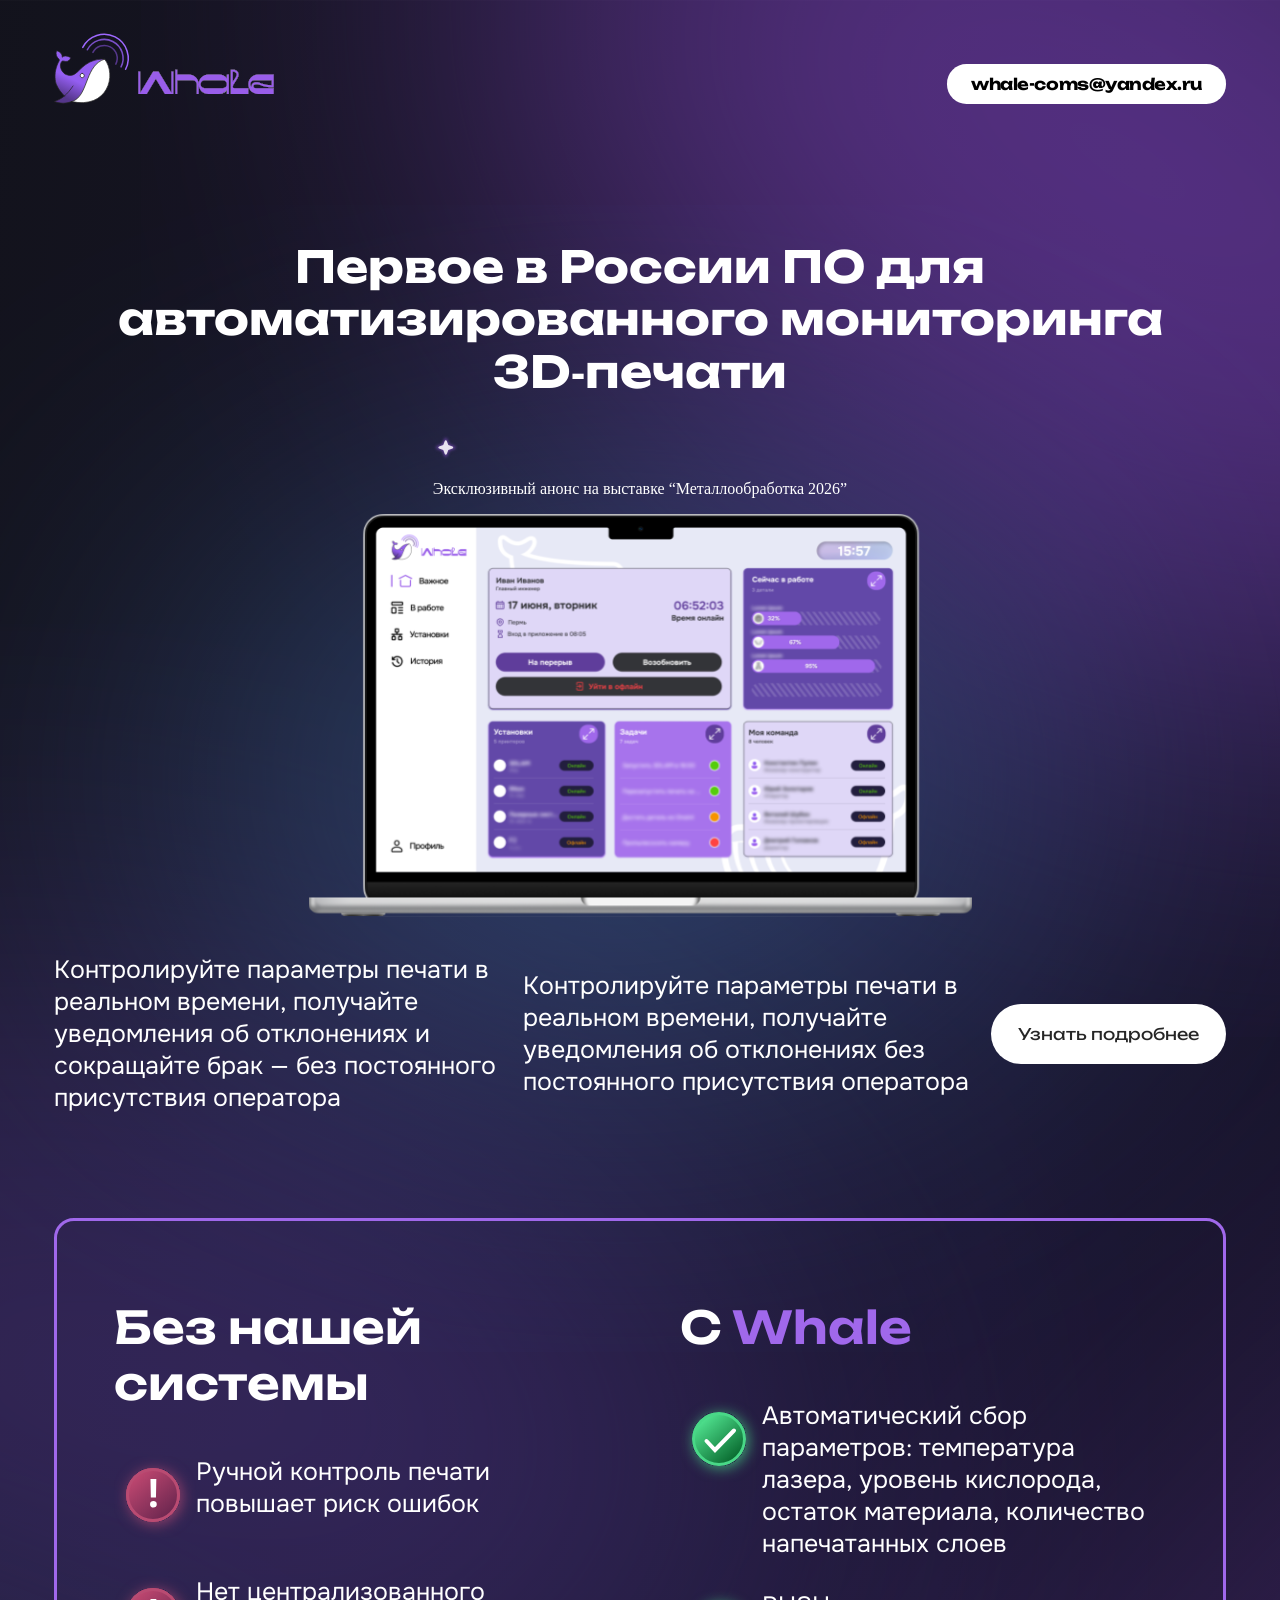
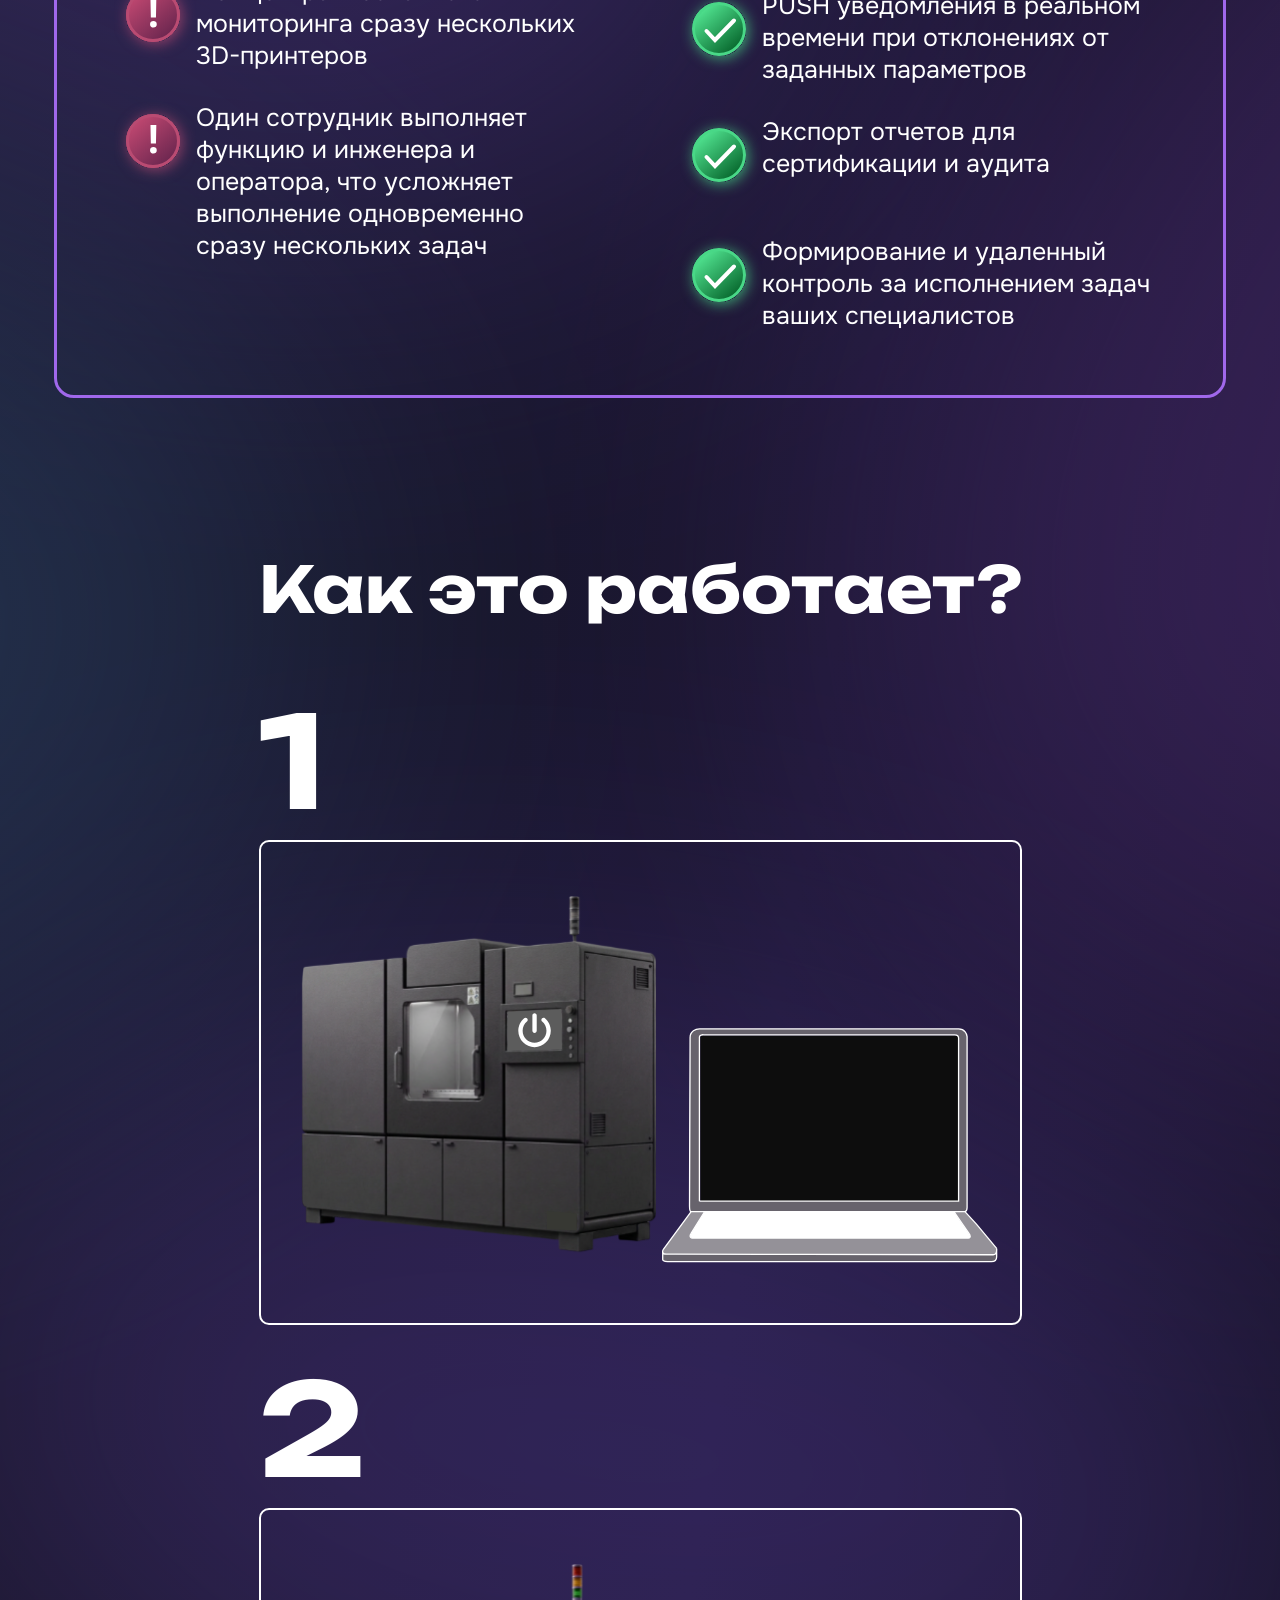
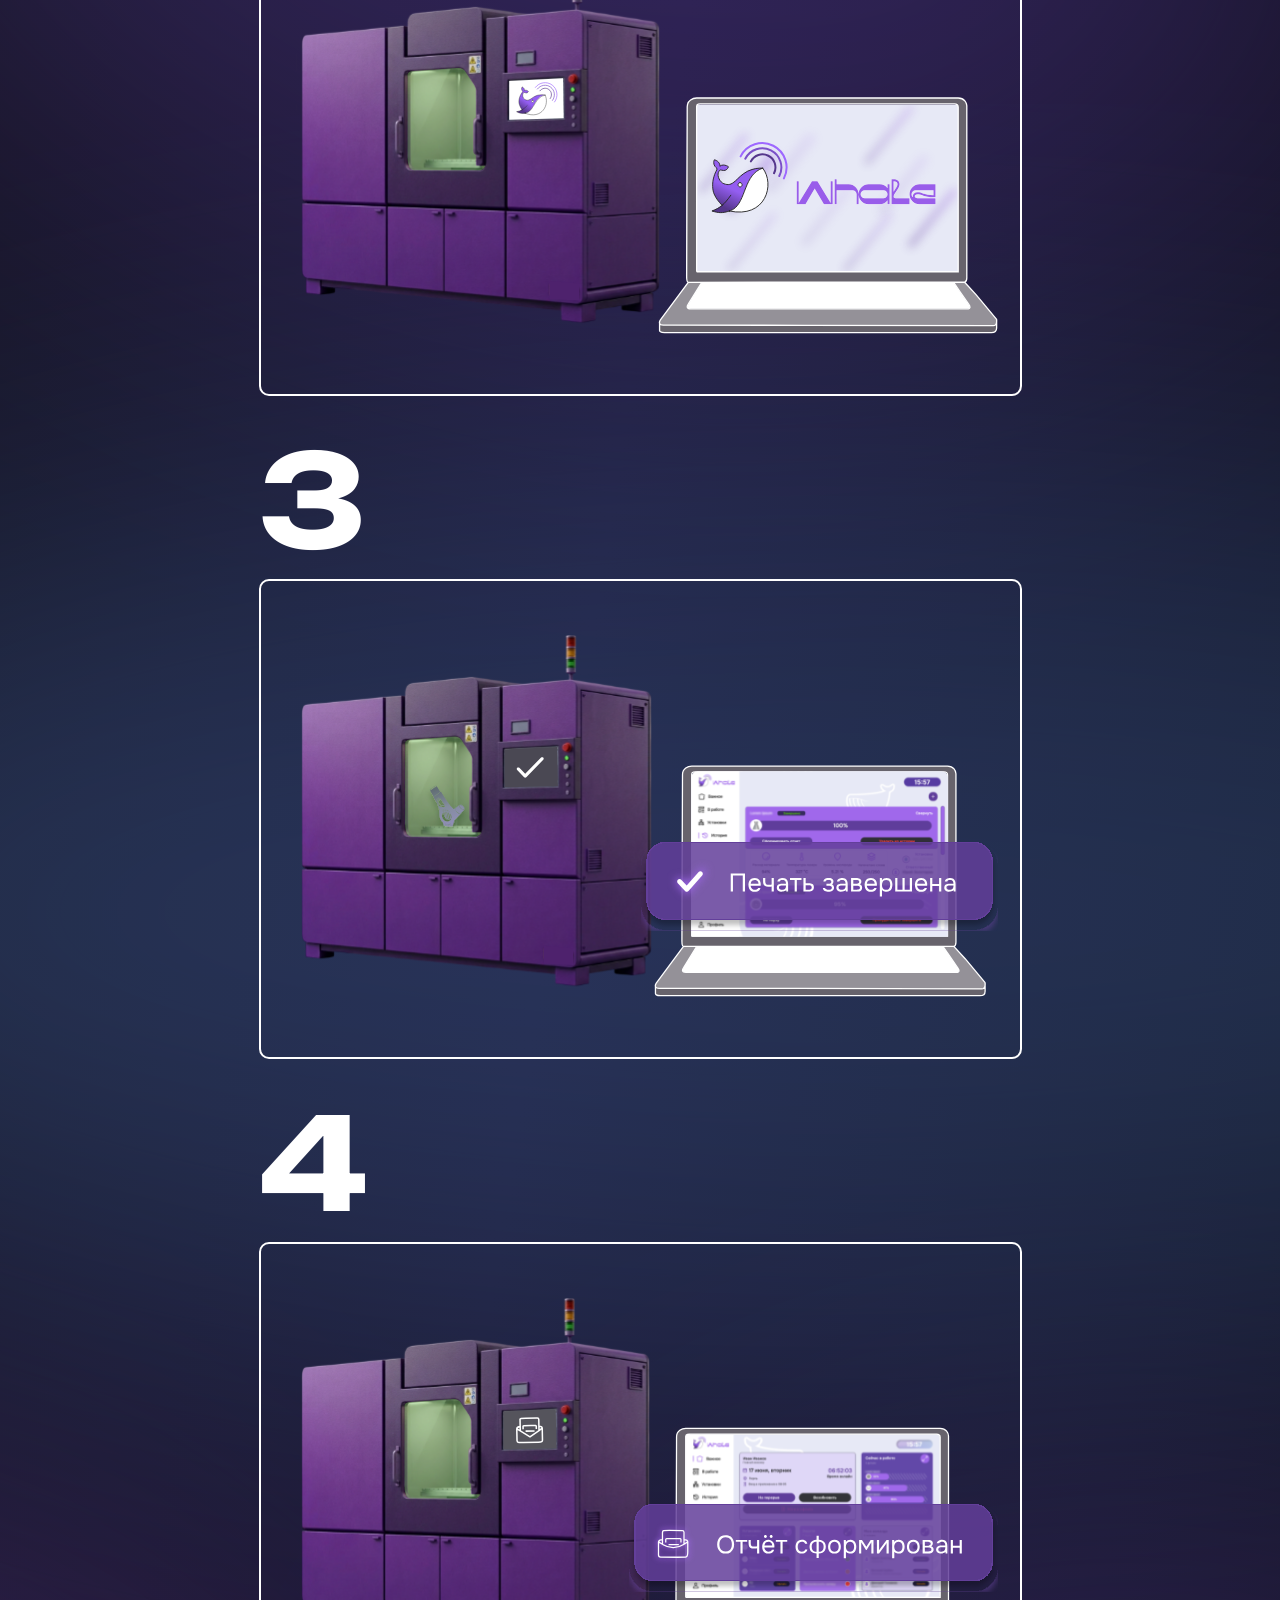
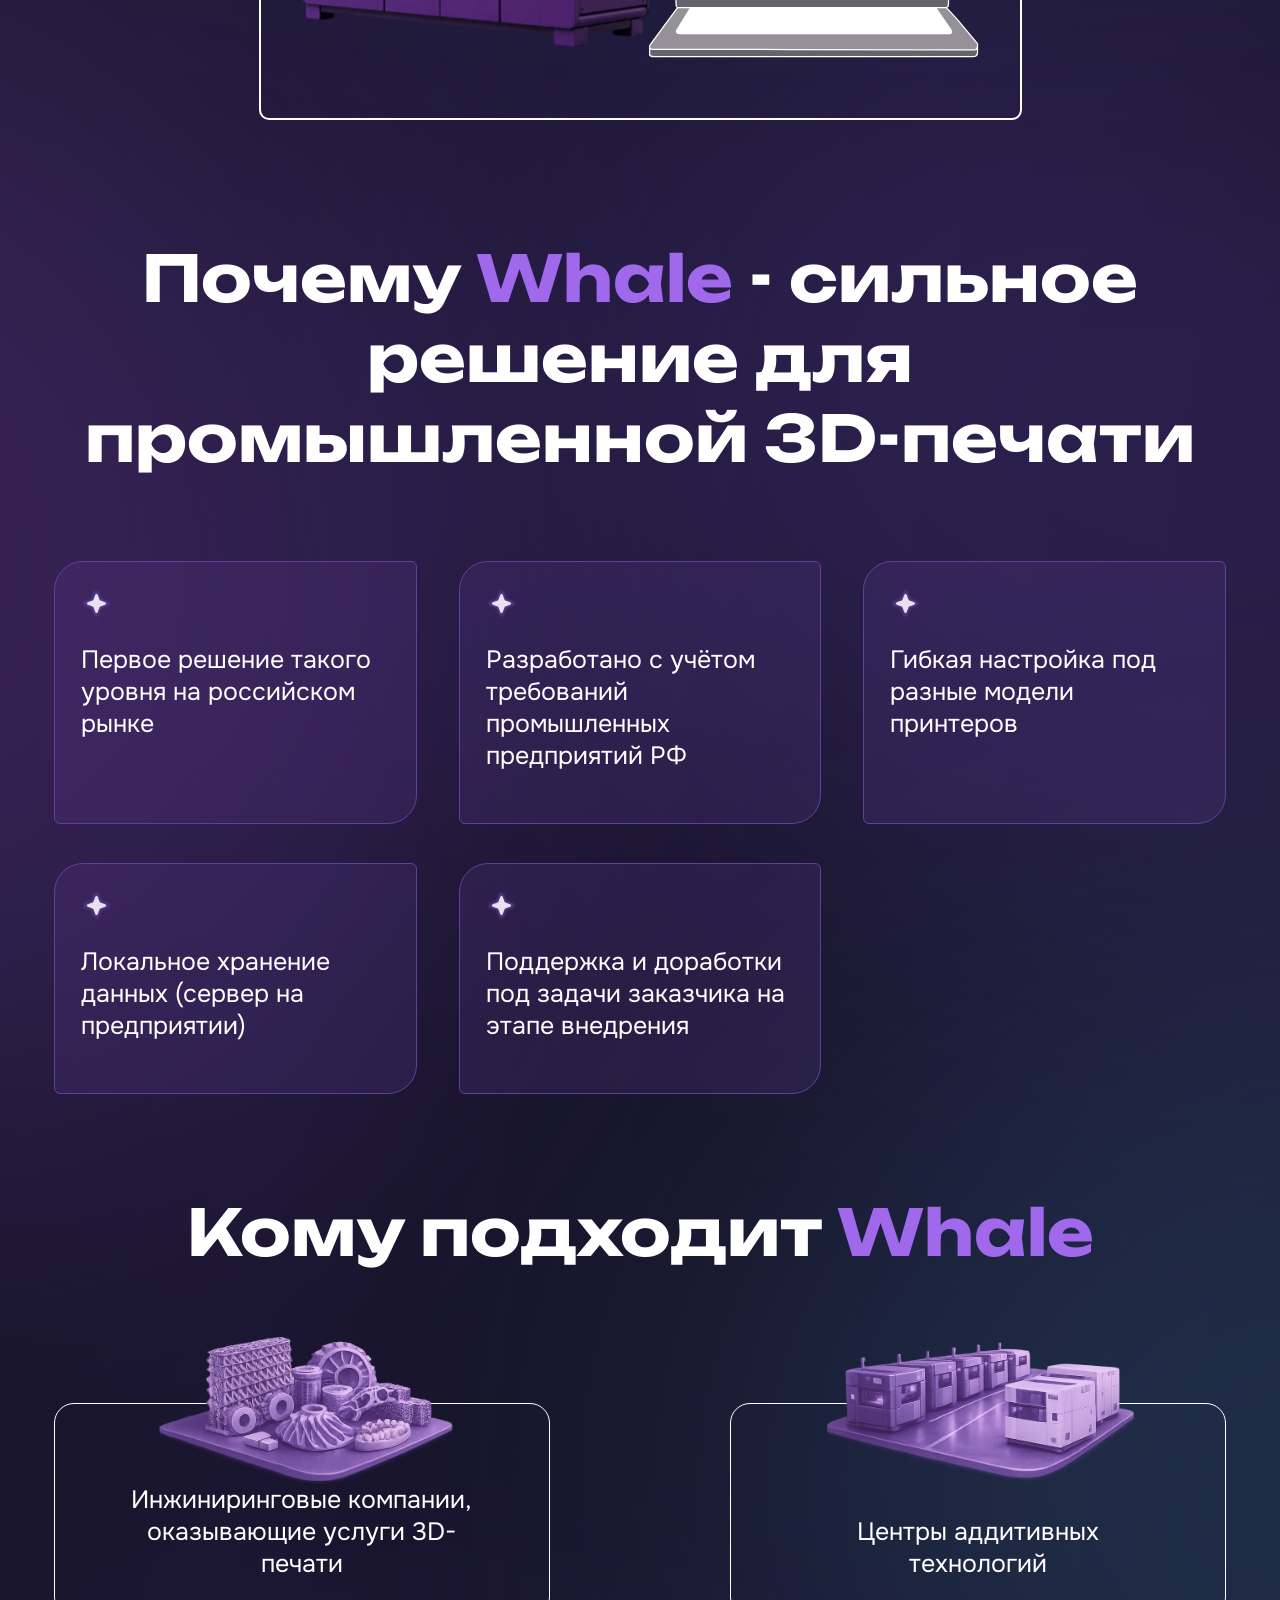
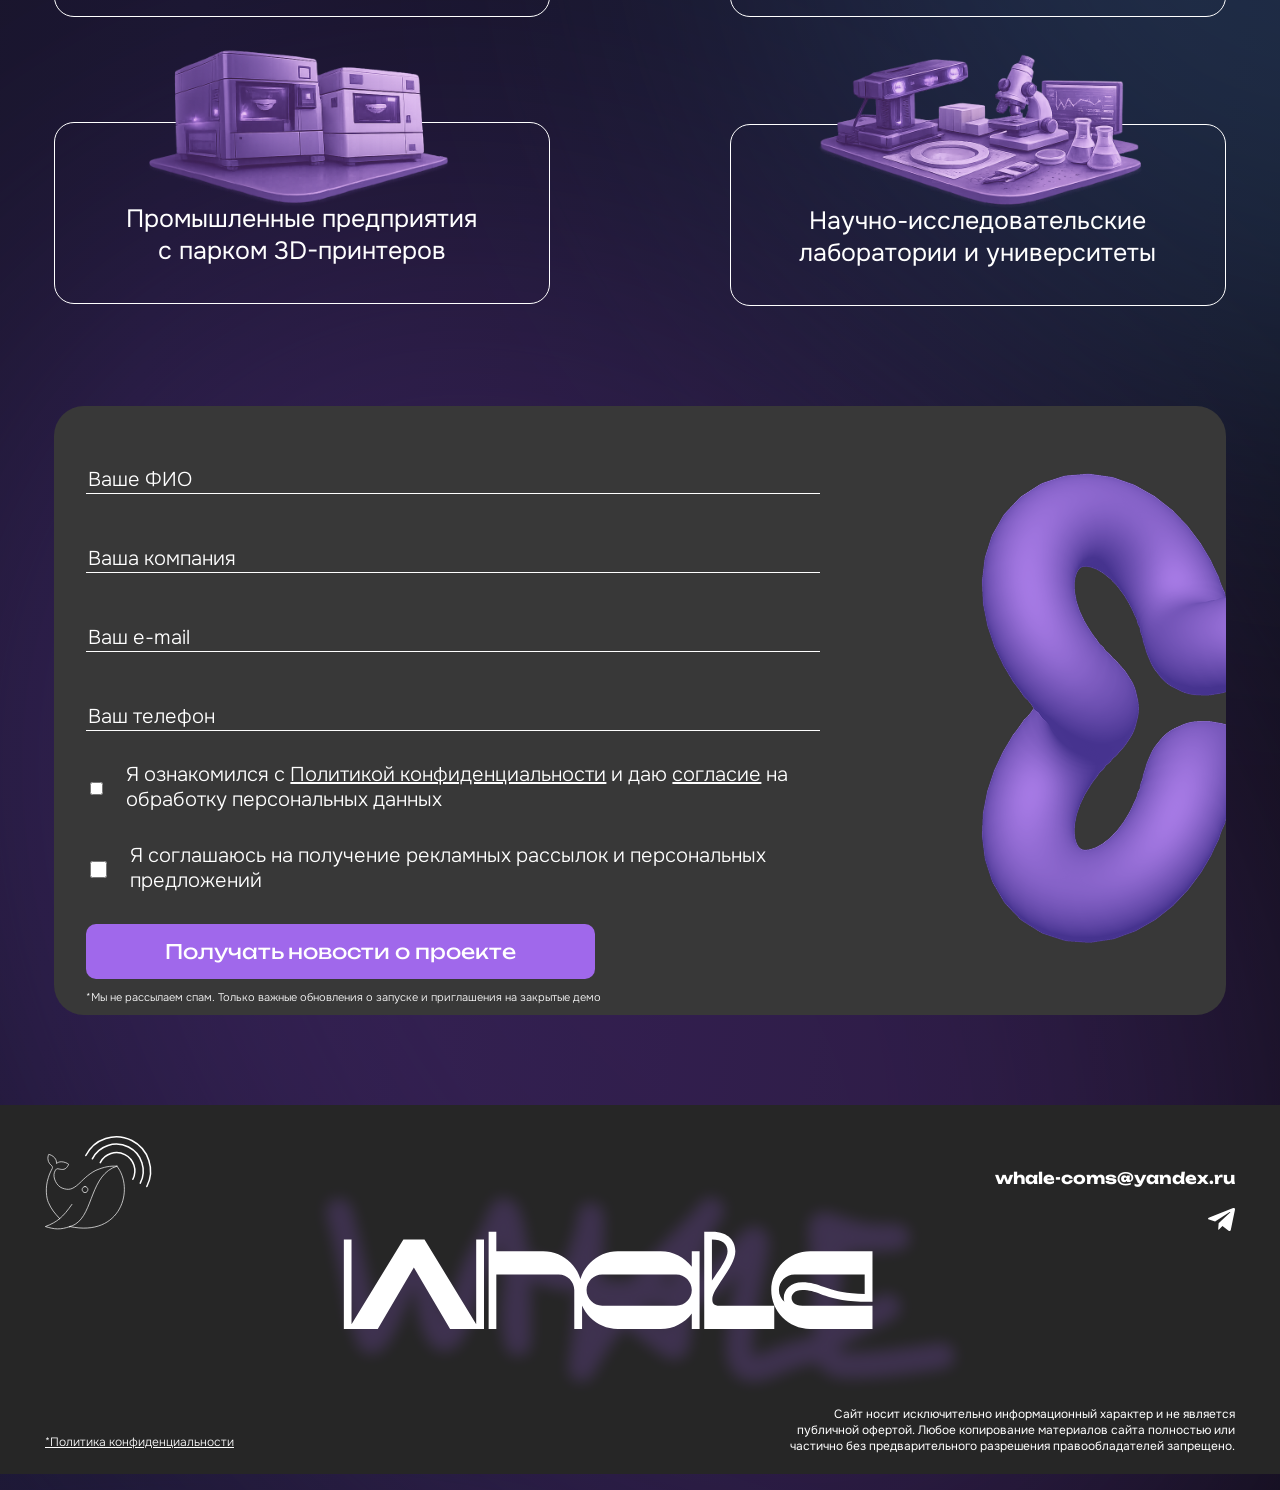
==== index.html @ 6fd1835b "UPD: rename main to index" ====
<!DOCTYPE html>
<html lang="en">
<head>
  <meta charset="UTF-8">
  <meta name="viewport" content="width=device-width, initial-scale=1.0">
  <meta name="description" content="Exported from Figma">
  <title>Whale</title>
  <link rel="stylesheet" href="/styles.css">
  <link rel="icon" href="assets/favicon.png" type="image/x-icon">

  <link rel="preconnect" href="https://fonts.googleapis.com">
  <link rel="preconnect" href="https://fonts.gstatic.com" crossorigin>
  <link href="https://fonts.googleapis.com/css2?family=Unbounded:wght@200..900&display=swap" rel="stylesheet">

  <link rel="preconnect" href="https://fonts.googleapis.com">
  <link rel="preconnect" href="https://fonts.gstatic.com" crossorigin>
  <link href="https://fonts.googleapis.com/css2?family=Onest:wght@100..900&family=Unbounded:wght@200..900&display=swap" rel="stylesheet">
</head>
<body>
  <section id="introduction">
    <div class="header">
      <img src="assets/full_logo.svg" alt="Whale">
      <h1 class="email">whale-coms@yandex.ru</h1>
    </div>
    <div id="main">
      <h1>Первое в России ПО для автоматизированного мониторинга 3D&#8209;печати</h1>
      <div class="exclusive">
        <img src="assets/star_small.svg">
        <p>Эксклюзивный анонс на выставке “Металлообработка 2026”</p>
      </div>
      <img src="assets/notebook.svg" alt="Notebook">
      <div class="buttons">
        <p class="desktop-text"> Контролируйте параметры печати в реальном времени, получайте уведомления об отклонениях и сокращайте брак — без постоянного присутствия оператора</p>
        <p class="mobile-text">Контролируйте параметры печати в реальном времени, получайте уведомления об отклонениях без постоянного присутствия оператора</p>
        <button class="special-offer" onclick="window.location.href = `#form`">Узнать подробнее</button>
      </div>
    </div>
  </section>

  <section id="comparison">
    <div> 
      <div class="minuses">
        <p>Без нашей системы</p>
        <ul class="minuses">
          <li>Ручной контроль печати повышает риск ошибок</li>
          <li>Нет централизованного мониторинга сразу нескольких 3D-принтеров</li>
          <li>Один сотрудник выполняет функцию и инженера и оператора, что усложняет выполнение одновременно сразу нескольких задач</li>
        </ul>
      </div>
      <div class="pluses">
        <p>C <span style="color: #A068EB;">Whale</span></p>
        <ul class="pluses">
          <li>Автоматический сбор параметров: температура лазера, уровень кислорода, остаток материала, количество напечатанных слоев</li>
          <li>PUSH уведомления в реальном времени при отклонениях от заданных параметров</li>
          <li>Экспорт отчетов для сертификации и аудита</li>
          <li>Формирование и удаленный контроль за исполнением задач ваших специалистов</li>
        </ul>
      </div>
    </div>
  </section>

  <section id="how-it-works">
    <h1>Как это работает?</h1>
    <div class="steps">
      <div class="step"> 
        <p>1</p>
        <img src="assets/step1.svg" alt="Step 1" class="step-img">
      </div>
      <div class="step"> 
        <p>2</p>
        <img src="assets/step2.svg" alt="Step 2" class="step-img">
      </div>
      <div class="step"> 
        <p>3</p>
        <img src="assets/step3.svg" alt="Step 3" class="step-img">
      </div>
      <div class="step"> 
        <p>4</p>
        <img src="assets/step4.svg" alt="Step 4" class="step-img">
      </div>
    </div>
  </section>

  <section id="our-pluses">
    <h1>Почему <span style="color: #A068EB;">Whale</span> - сильное решение для промышленной 3D-печати</h1>
    <div id="cards">
      <div class="card">
        <img src="assets/star.svg">
        <p>Первое решение такого уровня на российском рынке</p>
      </div>
      <div class="card">
        <img src="assets/star.svg">
        <p>Разработано с учётом требований промышленных предприятий РФ</p>
      </div>
      <div class="card">
        <img src="assets/star.svg">
        <p>Гибкая настройка под разные модели принтеров</p>
      </div>
      <div class="card">
        <img src="assets/star.svg">
        <p>Локальное хранение данных (сервер на предприятии)</p>
      </div>
      <div class="card">
        <img src="assets/star.svg">
        <p>Поддержка и доработки под задачи заказчика на этапе внедрения</p>
      </div>
    </div>
  </section>

  <section id="our-users">
    <h1>Кому подходит <span style="color: #A068EB;">Whale</span></h1>
    <div id="users"> 
      <div class="user">
        <img src="assets/engineers.svg" alt="Engineering companies">
        <p>Инжиниринговые компании, оказывающие услуги 3D-печати</p>
      </div>
      <div class="user" id="CAT">
        <img src="assets/CAT.svg" alt="Center of additive technologies">
        <p>Центры аддитивных технологий</p>
      </div>
      <div class="user">
        <img src="assets/industrial.svg" alt="Industrial companies">
        <p>Промышленные предприятия с&nbsp;парком 3D-принтеров</p>
      </div>
      <div class="user">
        <img src="assets/science.svg" alt="Science companies">
        <p>Научно-исследовательские лаборатории и университеты</p>
      </div>
    </div>
  </section>

  <section id="form">
    <form action="send_mail.php" method="POST">
      <input type="text" name="ФИО" placeholder="Ваше ФИО" required>
      <input type="text" name="Компания" placeholder="Ваша компания" required>
      <input type="email" name="Email" placeholder="Ваш e-mail" required>
      <input type="tel" name="Телефон" placeholder="Ваш телефон" required>
      <div class="consent-wrapper">
        <input type="checkbox" id="consent" name="consent" required>
        <label for="consent">Я ознакомился с <a  style="color: white;" href="privacy-policy.html" target="_blank">Политикой конфиденциальности</a> и даю <a  style="color: white;" href="privacy-policy.html" target="_blank">согласие</a> на обработку персональных данных</label>
      </div>
      <div class="consent-wrapper">
        <input type="checkbox" id="consent" name="consent" required>
        <label for="consent">Я соглашаюсь на получение рекламных рассылок и персональных предложений</label>
      </div>
      <button type="submit" class="submit">Получать новости о проекте</button>
      <p>*Мы не рассылаем спам. Только важные обновления о запуске и приглашения на закрытые демо</p>
      <input type="hidden" name="_captcha" value="false">
      <input type="hidden" name="_next" value="http://127.0.0.1:5500/main.html">
    </form>
    <img src="assets/form_img.png" alt="Form image">
  </section>
</body>
<footer>
  <img src="assets/logo.svg" alt="Logo">
  <div id="contacts">
    <p>whale-coms@yandex.ru</p>
    <img src="assets/tg_logo.svg" alt="Telegramm">
  </div>
  <a  style="color: white;" href="privacy-policy.html" target="_blank">*Политика конфиденциальности</a>
  <p>Сайт носит исключительно информационный характер и не является публичной офертой. Любое копирование материалов сайта полностью или частично без предварительного разрешения правообладателей запрещено.</p>
</footer>
<!-- Yandex.Metrika counter -->
<script type="text/javascript">
    (function(m,e,t,r,i,k,a){
        m[i]=m[i]||function(){(m[i].a=m[i].a||[]).push(arguments)};
        m[i].l=1*new Date();
        for (var j = 0; j < document.scripts.length; j++) {if (document.scripts[j].src === r) { return; }}
        k=e.createElement(t),a=e.getElementsByTagName(t)[0],k.async=1,k.src=r,a.parentNode.insertBefore(k,a)
    })(window, document,'script','https://mc.yandex.ru/metrika/tag.js?id=109029605', 'ym');

    ym(109029605, 'init', {ssr:true, webvisor:true, clickmap:true, ecommerce:"dataLayer", referrer: document.referrer, url: location.href, accurateTrackBounce:true, trackLinks:true});
</script>
<noscript><div><img src="https://mc.yandex.ru/watch/109029605" style="position:absolute; left:-9999px;" alt="" /></div></noscript>
<!-- /Yandex.Metrika counter -->
</html>
---- styles.css ----
:root {
  --primary-color: #A068EB;
  --primary-dark: #563BA2;
  --secondary-dark: #262626;
  --card-bg: rgba(99, 63, 154, 0.2);
  --card-border: #633F9A;
  --form-bg: #383838;
  --font-unbounded: 'Unbounded', sans-serif;
  --font-onest: 'Onest', sans-serif;
  --white: white;
  --black: black;
}

html {
  scroll-behavior: smooth;
  scroll-padding-top: 20%;
}

body {
  margin: 26px 54px;
  color: var(--white);
  display: flex;
  flex-direction: column;
  background: url(assets/bkg.svg) center / cover no-repeat;
}


section#introduction div.header {
  font-family: var(--font-unbounded);
  display: flex;
  justify-content: space-between;
  align-items: center;
}

section#introduction h1.email {
  align-self: flex-end;
  font-weight: 700;
  font-size: 16px;
  letter-spacing: -0.46px;
  color: var(--black);
  background-color: var(--white);
  margin: 0;
  padding: 10px 24px;
  border-radius: 19.5px;
}

section#introduction div#main {
  display: flex;
  flex-direction: column;
  justify-content: center;
  align-items: center;
  margin-top: 100px;
}

section#introduction div#main h1 {
  font-family: var(--font-unbounded);
  font-weight: 700;
  font-size: 44px;
  text-align: center;
  line-height: 120%;
  max-width: 1376px;
}


.buttons {
  display: flex;
  flex-wrap: wrap;
  gap: 20px;
  justify-content: center;
  align-items: center;
  margin-top: 37px;
}

.buttons p {
  margin: 0;
  font-family: var(--font-onest);
  font-weight: 400;
  font-size: 25px;
  flex: 1;
  max-width: 976px;
}

button.special-offer {
  border: none;
  padding: 20px 27px;
  border-radius: 46px;
  font-family: var(--font-unbounded);
  font-weight: 400;
  font-size: 16px;
  cursor: pointer;
  text-decoration: none;
  display: inline-flex;
  align-items: center;
  justify-content: center;
}

button.about,
a.about {
  background: linear-gradient(to left, var(--primary-color) 0%, var(--primary-dark) 43%, var(--primary-color) 82%, var(--primary-dark) 100%);
  color: var(--white);
  margin-right: 30px;
}

button.special-offer {
  background: var(--white);
  color: #262626;
}

section#comparison {
  margin-top: 104px;
  border: 3px solid var(--primary-color);
  border-radius: 20px;
  padding: 33px 57px;
  max-width: 1281px;
  align-self: center;
}

section#comparison div {
  display: flex;

}

section#comparison div.minuses {
  display: flex;
  flex-direction: column;
  font-family: var(--font-unbounded);
  font-weight: 600;
  font-size: 45px;
}

section#comparison div.pluses {
  display: flex;
  flex-direction: column;
  font-family: var(--font-unbounded);
  font-weight: 600;
  font-size: 45px;
  margin-left: 80px;
}

section#comparison ul.minuses {
  margin: 0;
  padding-left: 0;
  display: flex;
  flex-direction: column;
  font-family: var(--font-onest);
  font-weight: 400;
  font-size: 25px;
}

section#comparison ul.pluses {
  margin: 0;
  padding-left: 0;
  display: flex;
  flex-direction: column;
  font-family: var(--font-onest);
  font-weight: 400;
  font-size: 25px;
}

li {
  display: flex;
 list-style-type: none;
 list-style-position: outside;
 padding-left: 0;
 padding-bottom: 30px;
}

ul.pluses li:before {
  content: url(assets/plus.svg);
}

ul.minuses li:before {
  content: url(assets/minus.svg);
}

section#how-it-works {
  margin-top: 97px;
  align-self: center;
}

section#how-it-works h1,
section#our-pluses h1,
section#our-users h1 {
  font-family: var(--font-unbounded);
  font-weight: 700;
  font-size: 64px;
  text-align: center;
}

section#our-users h1 {
  margin-top: 98px;
}

section#our-pluses h1 {
  margin-top: 0;
}

section#how-it-works .steps {
  display: grid;
  grid-template-columns: repeat(2, 1fr);
  gap: 37px 49px;
  max-width: 1247px;
}

@media (max-width: 1300px) {
  section#how-it-works .steps {
    grid-template-columns: 1fr;
    gap: 25px;
  }
}

section#how-it-works .step-img {
  border: 2px solid var(--white);
  border-radius: 10px;
  padding: 53px 22px 60px 35px;
}

section#how-it-works .step {
  display: flex;
  flex-direction: column;
}

section#how-it-works p {
  font-family: var(--font-unbounded);
  font-weight: 700;
  font-size: 128px;
  margin: 0;
}

section#our-pluses {
  margin-top: 118px;
}

section#our-pluses div#cards {
  display: grid;
  grid-template-columns: repeat(3, 1fr);
  gap: 39px 42px;
  max-width: 1247px;
  margin: 83px auto 0;
}

section#our-pluses div.card {
  font-family: var(--font-onest);
  font-weight: 400;
  font-size: 25px;
  background-color: var(--card-bg);
  border: 1px solid var(--card-border);
  border-radius: 29px 6px;
  padding: 26px;
  max-width: 354px;
}

section#our-pluses div.card p {
  margin-top: 17px;
}

section#our-users div#users {
  display: grid;
  grid-template-columns: repeat(2, 1fr);
  gap: 27px 180px;
  max-width: 1247px;
  margin: 58px auto 0;
}

section#our-users div.user {
  font-family: var(--font-onest);
  font-weight: 400;
  font-size: 25px;
  display: flex;
  flex-direction: column;
  align-items: center;
}

section#our-users div.user p {
  text-align: center;
  border: 1px solid var(--white);
  border-radius: 20px;
  padding: 80px 55px 36px 54px;
  margin: 0;
}

section#our-users div.user#CAT p {
  padding: 112px 54px 36px 54px;
  align-self: stretch;
}

section#our-users div.user img {
  margin-bottom: -90px;
  position: relative;
  z-index: 1;
}

section#form {
  display: flex;
  gap: 40px;
  margin-top: 100px;
  align-items: center;
  align-self: center;
  background-color: var(--form-bg);
  border-radius: 30px;
  max-width: 1224px;
  width: 100%;
  box-sizing: border-box;
}

section#form form {
  display: flex;
  flex-direction: column;
  flex: 1;
  padding: 60px 0 0 32px;
  margin-right: 56px;
  max-width: 832px;
}

section#form form .consent-wrapper {
  display: flex;
  align-items: center;
  gap: 20px;
}

section#form form input[type="checkbox"] {
  cursor: pointer;
  accent-color: var(--primary-color);
  width: 19px;
  height: 19px;
}

section#form form input[type="checkbox"]:not(:checked) {
  accent-color: var(--form-bg);
  border-color: #ccc;
}

section#form form input::placeholder {
  color: var(--white);
  font-family: var(--font-onest);
  font-weight: 300;
  font-size: 20px;
}

section#form form label {
  cursor: pointer;
}

section#form form input[type="text"],
section#form form input[type="email"],
section#form form input[type="tel"] {
  background: transparent;
  font-family: var(--font-onest);
  font-weight: 300;
  font-size: 20px;
  color: var(--white);
  border: none;
  border-bottom: 1px solid var(--white);
  max-width: 832px;
  margin-bottom: 31px;
}

section#form form input[type="text"],
section#form form input[type="email"] {
  margin-bottom: 51px;
}

section#form form input[type="checkbox"],
section#form form label {
  background: transparent;
  font-family: var(--font-onest);
  font-weight: 300;
  font-size: 20px;
  color: var(--white);
  border: none;
  max-width: 832px;
  margin-bottom: 31px;
}

section#form form button {
  background-color: var(--primary-color);
  color: var(--white);
  border: none;
  border-radius: 10px;
  padding: 15px 45px;
  max-width: 509px;
  font-family: var(--font-unbounded);
  font-weight: 400;
  font-size: 20px;
}

section#form form p {
  color: var(--white);
  font-family: var(--font-onest);
  font-weight: 300;
  font-size: 11px;
}

footer {
  margin: 90px -54px -10px;
  background: url(assets/footer.svg) center  no-repeat;
  background-color: #262626;
  display: grid;
  grid-template-columns: auto 1fr auto;
  gap: 20px;
  padding: 10px 45px 20px;
}

footer img {
  margin-top: 10px;
  max-width: 118px;
  grid-row: 1;
  grid-column: 1;
}

footer div#contacts {
  display: flex;
  flex-direction: column;
  align-items: flex-end;
  margin-top: 53px;
  grid-row: 1;
  grid-column: 3;
}

footer div#contacts p {
  font-family: var(--font-unbounded);
  font-weight: 700;
  font-size: 16px;
  margin: 0 0 10px;
}

footer a {
  font-family: var(--font-onest);
  font-weight: 300;
  font-size: 12px;
  margin-top: 183px;
  grid-row: 2;
  grid-column: 1;
}

footer p {
  font-family: var(--font-onest);
  font-weight: 400;
  font-size: 12px;
  max-width: 452px;
  margin: 155px 0 0;
  grid-row: 2;
  grid-column: 3;
  text-align: right;
}

/* Адаптивность для планшетов (768px - 1024px) */
@media (max-width: 1024px) {
  body {
    margin: 20px 30px;
  }

  section#introduction div#main h1 {
    font-size: 36px;
  }

  section#comparison {
    padding: 25px 30px;
  }

  section#comparison div.minuses,
  section#comparison div.pluses {
    font-size: 36px;
  }

  section#comparison ul.minuses,
  section#comparison ul.pluses {
    font-size: 18px;
  }

  section#how-it-works h1,
  section#our-pluses h1,
  section#our-users h1 {
    font-size: 48px;
  }

  section#how-it-works p {
    font-size: 80px;
  }

  section#our-pluses div#cards {
    grid-template-columns: repeat(2, 1fr);
    gap: 25px;
  }

  section#our-users div#users {
    grid-template-columns: 1fr;
    gap: 25px;
  }

  section#form {
    flex-direction: column;
    padding: 30px;
  }

  section#form form {
    padding: 0;
    margin-right: 0;
    width: 100%;
    max-width: 100%;
  }

  section#form img {
    width: 100%;
    max-width: 300px;
  }
}

/* Адаптивность для мобильных устройств (до 768px) */
@media (max-width: 768px) {
  body {
    margin: 10px 25px;
  }

  section#introduction h1.email {
    visibility: hidden;
  }

  section#introduction div.header img {
    max-width: 131px;
  }

  section#introduction div#main {
    margin-top: 62px;
  }

  section#introduction div#main h1 {
    font-size: 20px;
  }

  section#introduction div#main img {
    max-width: 100%;
    width: 100%;
    height: auto;
  }

  .buttons {
    flex-direction: column;
    gap: 18px;
  }

  .buttons p {
    font-size: 14px;
    text-align: center;
    max-width: 100%;
  }

  button.special-offer {
    width: 100%;
    max-width: 170px;
    font-size: 10px;
  }

  section#comparison {
    margin-top: 50px;
    border: 2px solid var(--primary-color);
    border-radius: 15px;
    padding: 20px 15px;
    max-width: 100%;
  }

  section#comparison div {
    flex-direction: column;
    gap: 25px;
  }

  section#comparison div.minuses,
  section#comparison div.pluses {
    font-size: 24px;
  }

  section#comparison div.pluses {
    margin-left: 0;
  }

  section#comparison ul.minuses,
  section#comparison ul.pluses {
    font-size: 14px;
  }

  li {
    padding-bottom: 15px;
  }

  section#how-it-works {
    margin-top: 50px;
  }

  section#how-it-works h1,
  section#our-pluses h1,
  section#our-users h1 {
    font-size: 25px;
    margin-bottom: 20px;
  }

  ul.pluses li:before {
    content: url(assets/plus_small.svg);
    margin-top: -5px;
  }

  ul.minuses li:before {
    content: url(assets/minus_small.svg);
    margin-top: -5px;
  }

  section#our-users h1 {
    margin-top: 50px;
  }

  section#how-it-works .steps {
    margin: 0 4px;
    grid-template-columns: 1fr;
    max-width: 100%;
  }

  section#how-it-works .step-img {
    border: 2px solid var(--white);
    border-radius: 10px;
    padding: 20px 10px;
    max-width: 100%;
  }

  section#how-it-works p {
    font-size: 48px;
  }

  section#our-pluses {
    margin-top: 65px;
  }

  section#our-pluses div#cards {
    display: grid;
    grid-template-columns: 1fr;
    gap: 25px;
    max-width: 100%;
    margin: 30px auto 0;
  }

  section#our-pluses div.card {
    font-size: 16px;
    padding: 20px;
    margin: 0 45px;
    max-width: 100%;
    border-radius: 25px 6px;
  }

  section#our-pluses div.card img{
   content: url(/assets/star_small.svg);
  }

  section#our-users div#users {
    display: grid;
    grid-template-columns: 1fr;
    gap: 20px;
    max-width: 100%;
    margin: 30px auto 0;
  }

  section#our-users div.user {
    font-size: 16px;
  }

  section#our-users div.user p {
    border-radius: 15px;
    padding: 80px 35px 30px 35px;
    font-size: 20px;
  }

  section#our-users div.user#CAT p {
    padding: 90px 66px 38px 66px;
  }

  section#our-users div.user img {
    margin-bottom: -70px;
    max-width: 230px;
  }

  section#form {
    flex-direction: column;
    gap: 20px;
    margin-top: 50px;
    padding: 51px 27px;
    border-radius: 20px;
    max-width: 100%;
  }

  section#form form {
    flex: 1;
    padding: 0;
    margin-right: 0;
    max-width: 100%;
  }

  section#form form input::placeholder {
    font-size: 10px;
  }

  section#form form input[type="text"],
  section#form form input[type="email"],
  section#form form input[type="tel"] {
    font-size: 10px;
    max-width: 100%;
    margin-bottom: 50px;
  }

  section#form form input[type="checkbox"],
  section#form form label {
    font-size: 10px;
    max-width: 100%;
  }

  section#form form button {
    max-width: 100%;
    padding: 15px 60px;
    font-size: 10px;
  }

  section#form form p {
    font-size: 7px;
  }

  section#form img {
    display: none;
  }

  footer {
    margin: 50px -25px -25px;
    padding: 10px 25px;
    grid-template-columns: 1fr;
    gap: 15px;
    background: url(assets/footer_small.svg) center no-repeat;
    background-color: #262626;
  }

  footer img {
    max-width: 60px;
    max-height: 60px;
    grid-column: 1;
  }

  footer div#contacts {
    align-items: flex-end;
    margin-top: 10px;
    grid-column: 2;
  }

  footer div#contacts p{
    font-size: 8px;
  }

  footer div#contacts img{
    content: url(assets/tg_logo_small.svg);
  }

  footer a {
    margin-top: 20px;
    grid-column: 1;
    font-size: 6px;
  }

  footer p {
    font-size: 6px;
    max-width: 228px;
    margin-top: 20px;
    grid-column: 2;
    text-align: right;
  }
}
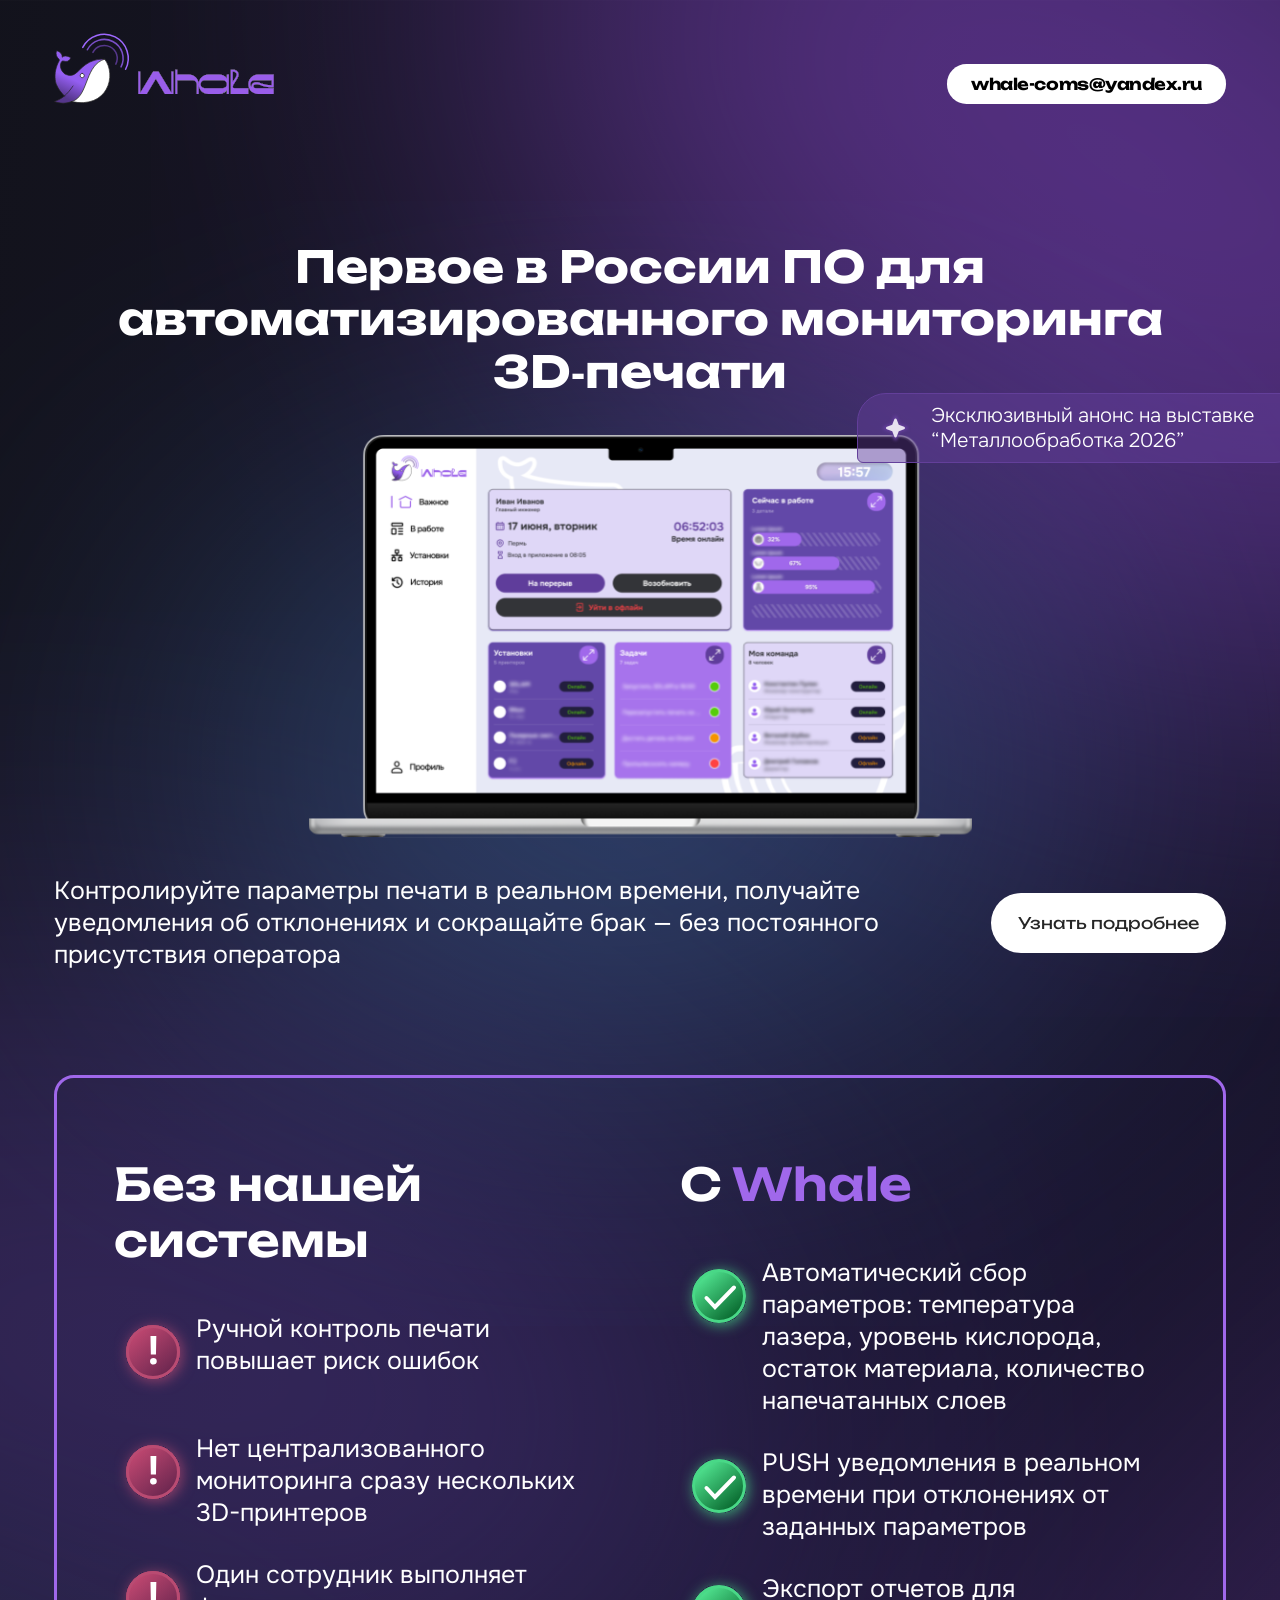
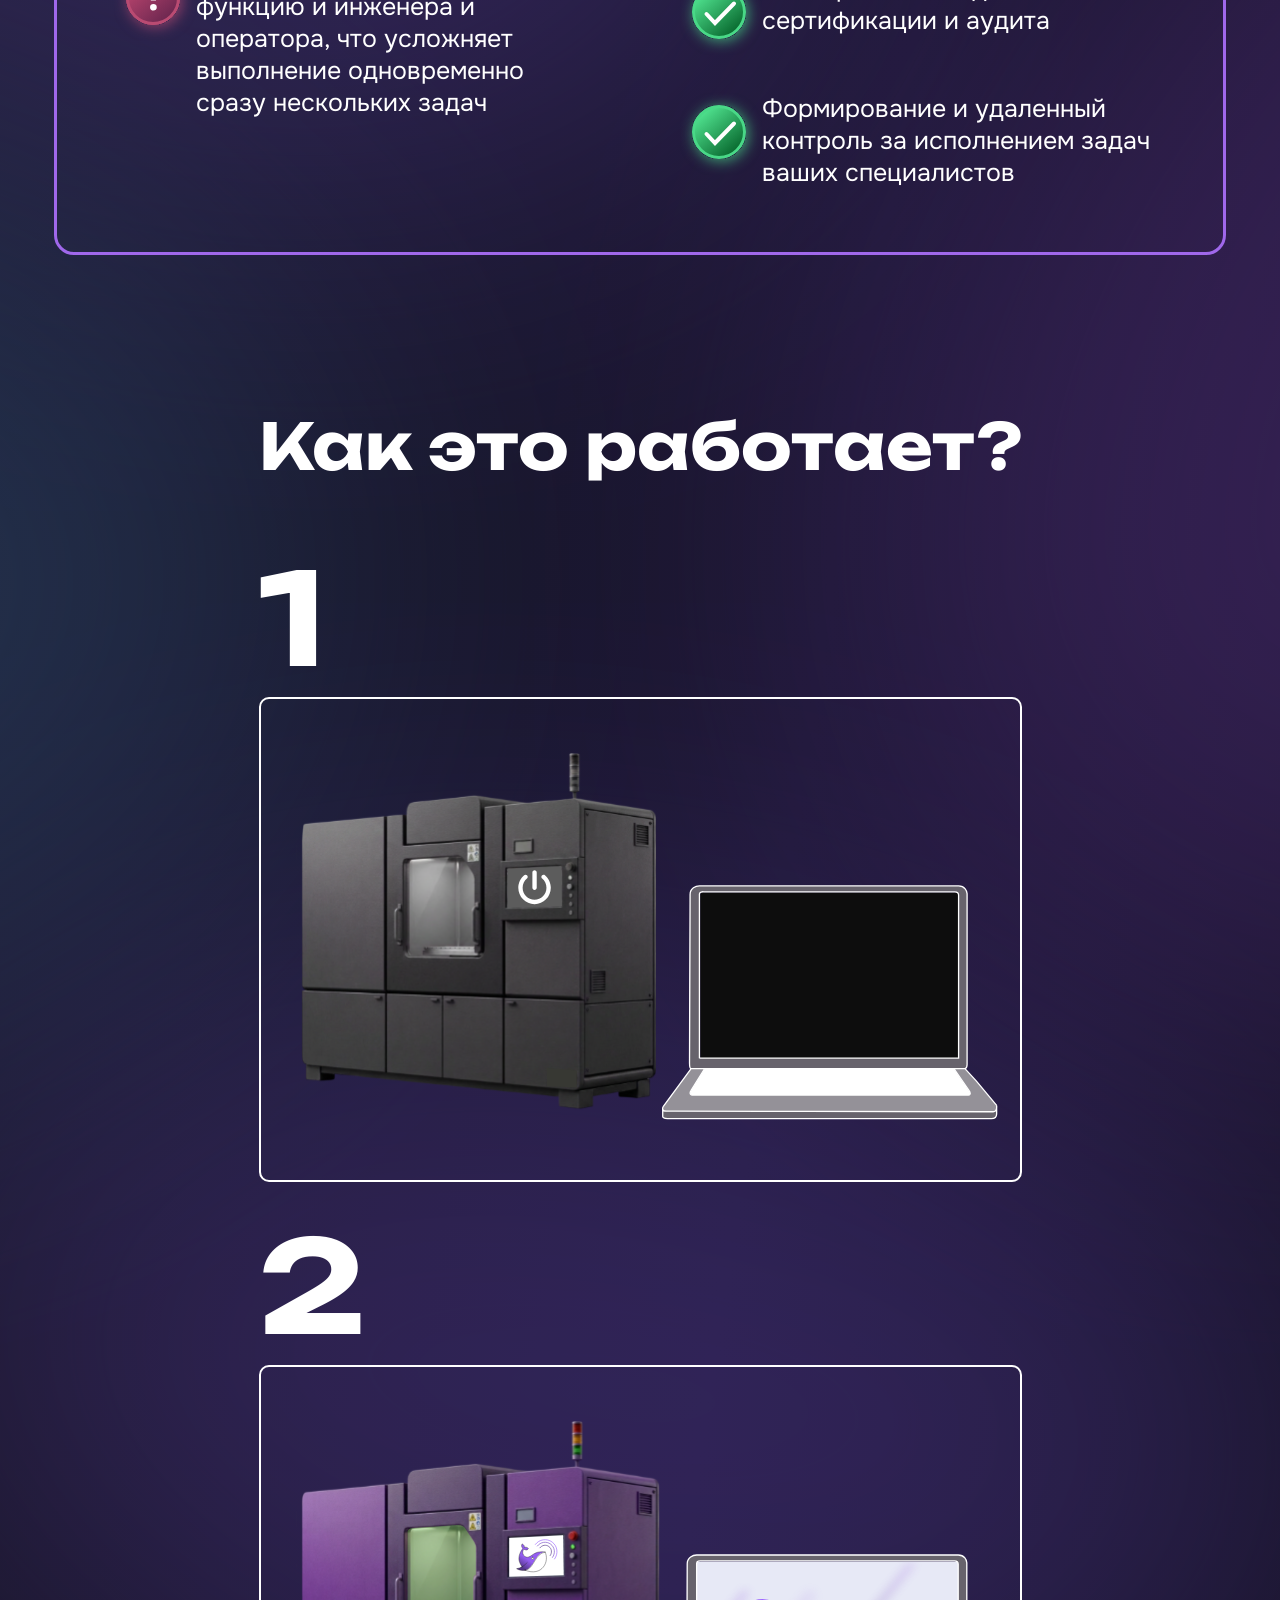
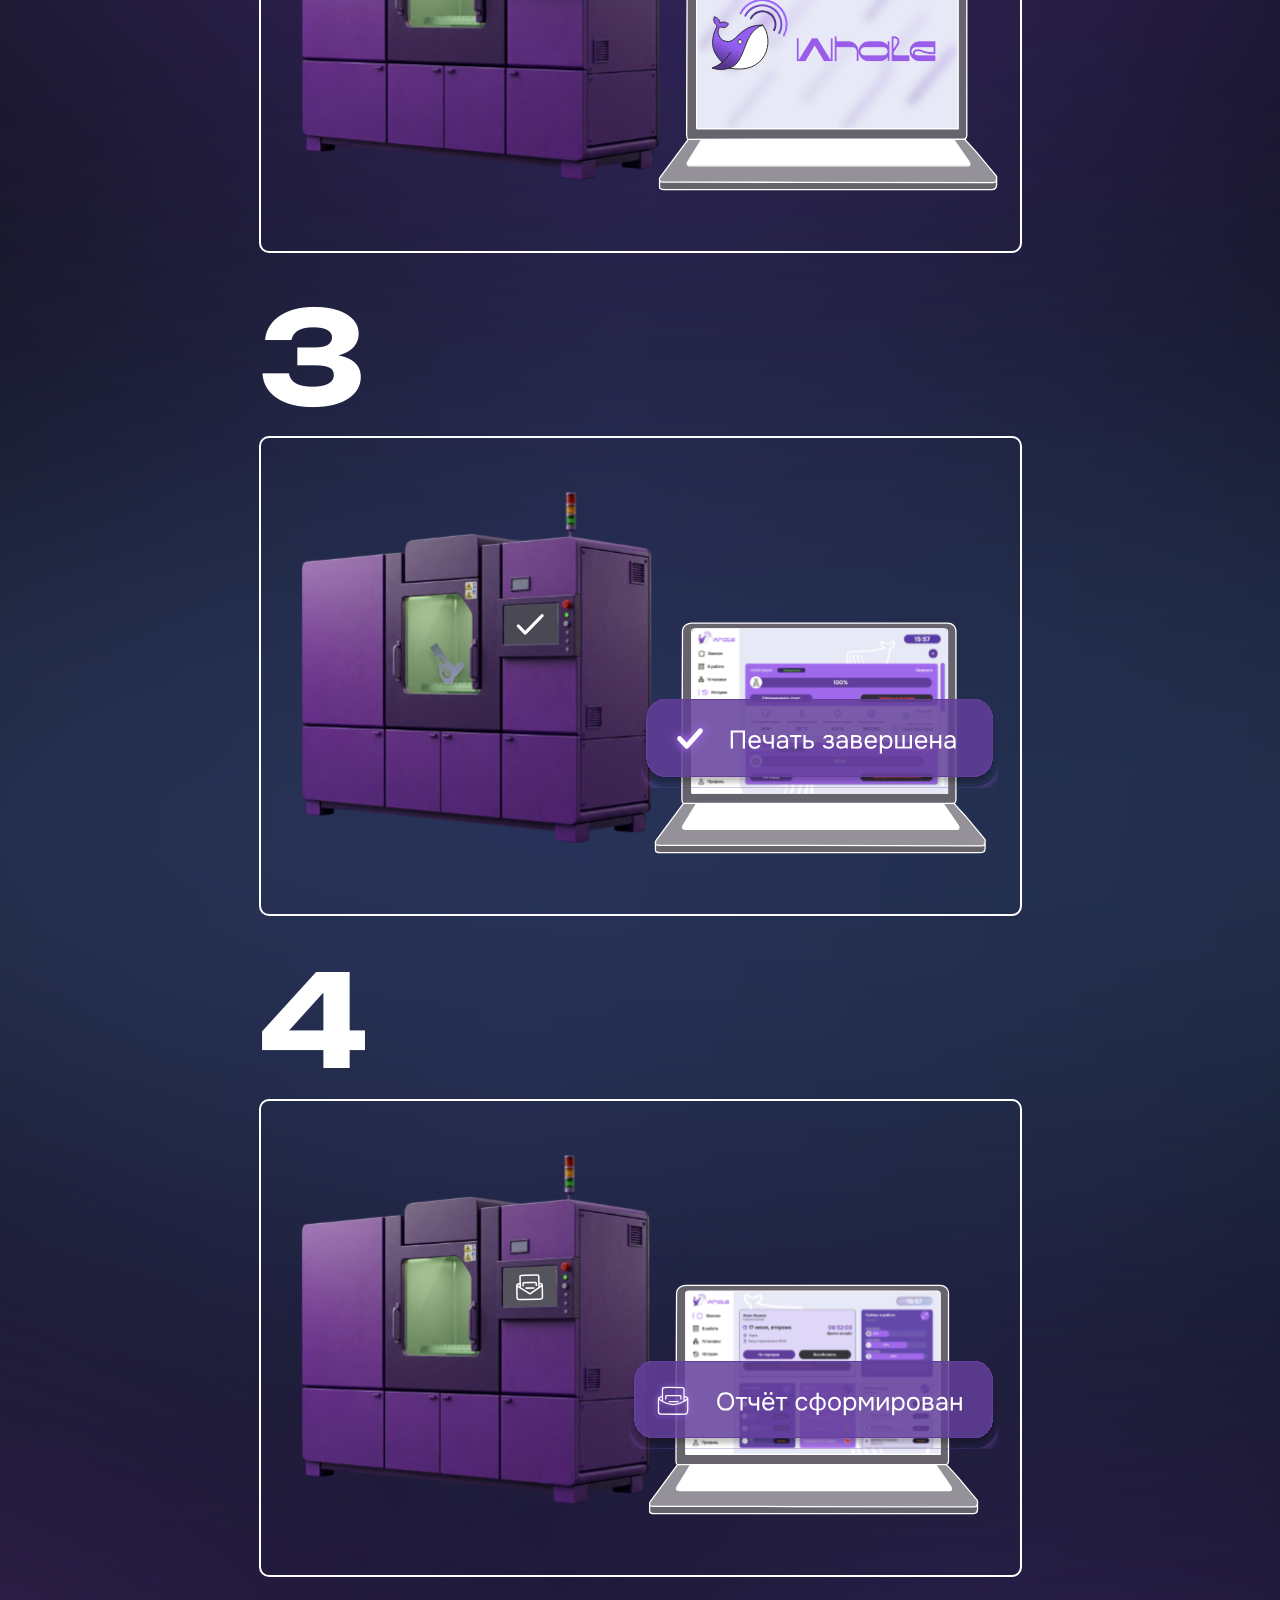
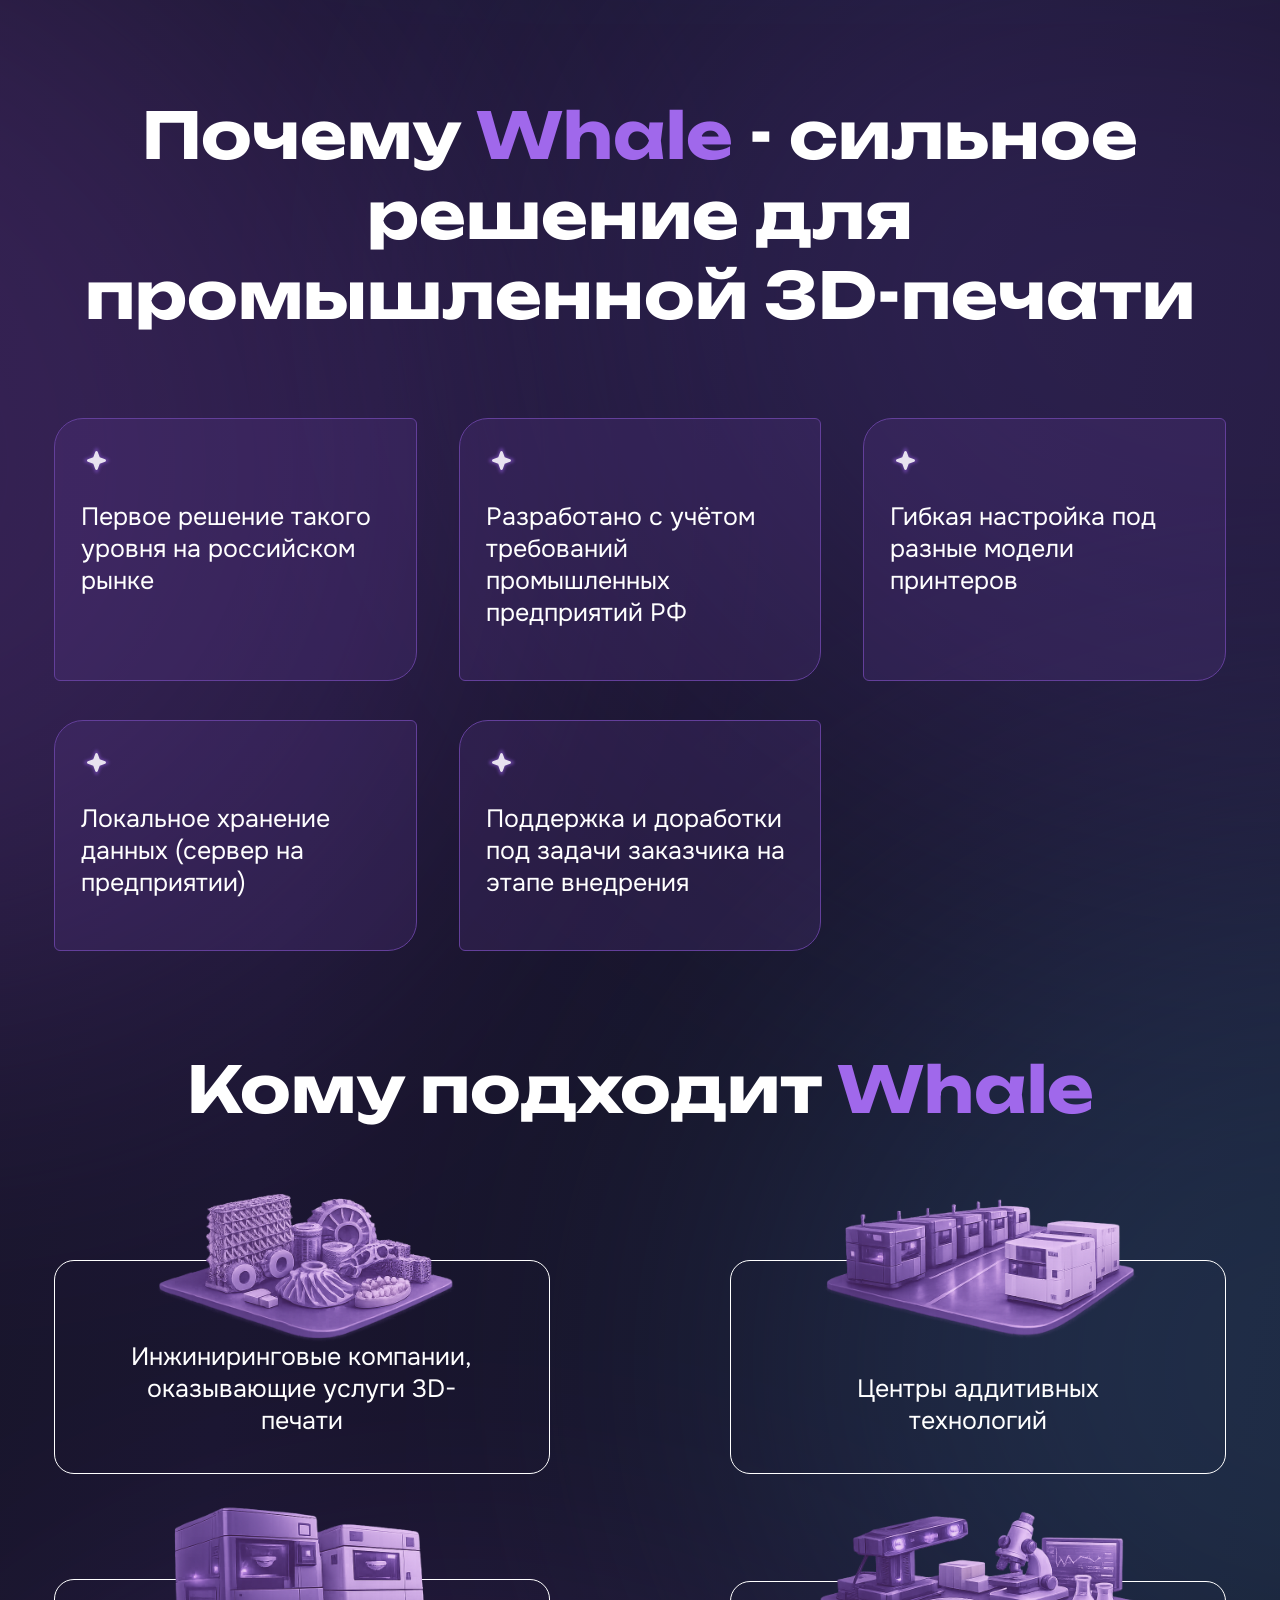
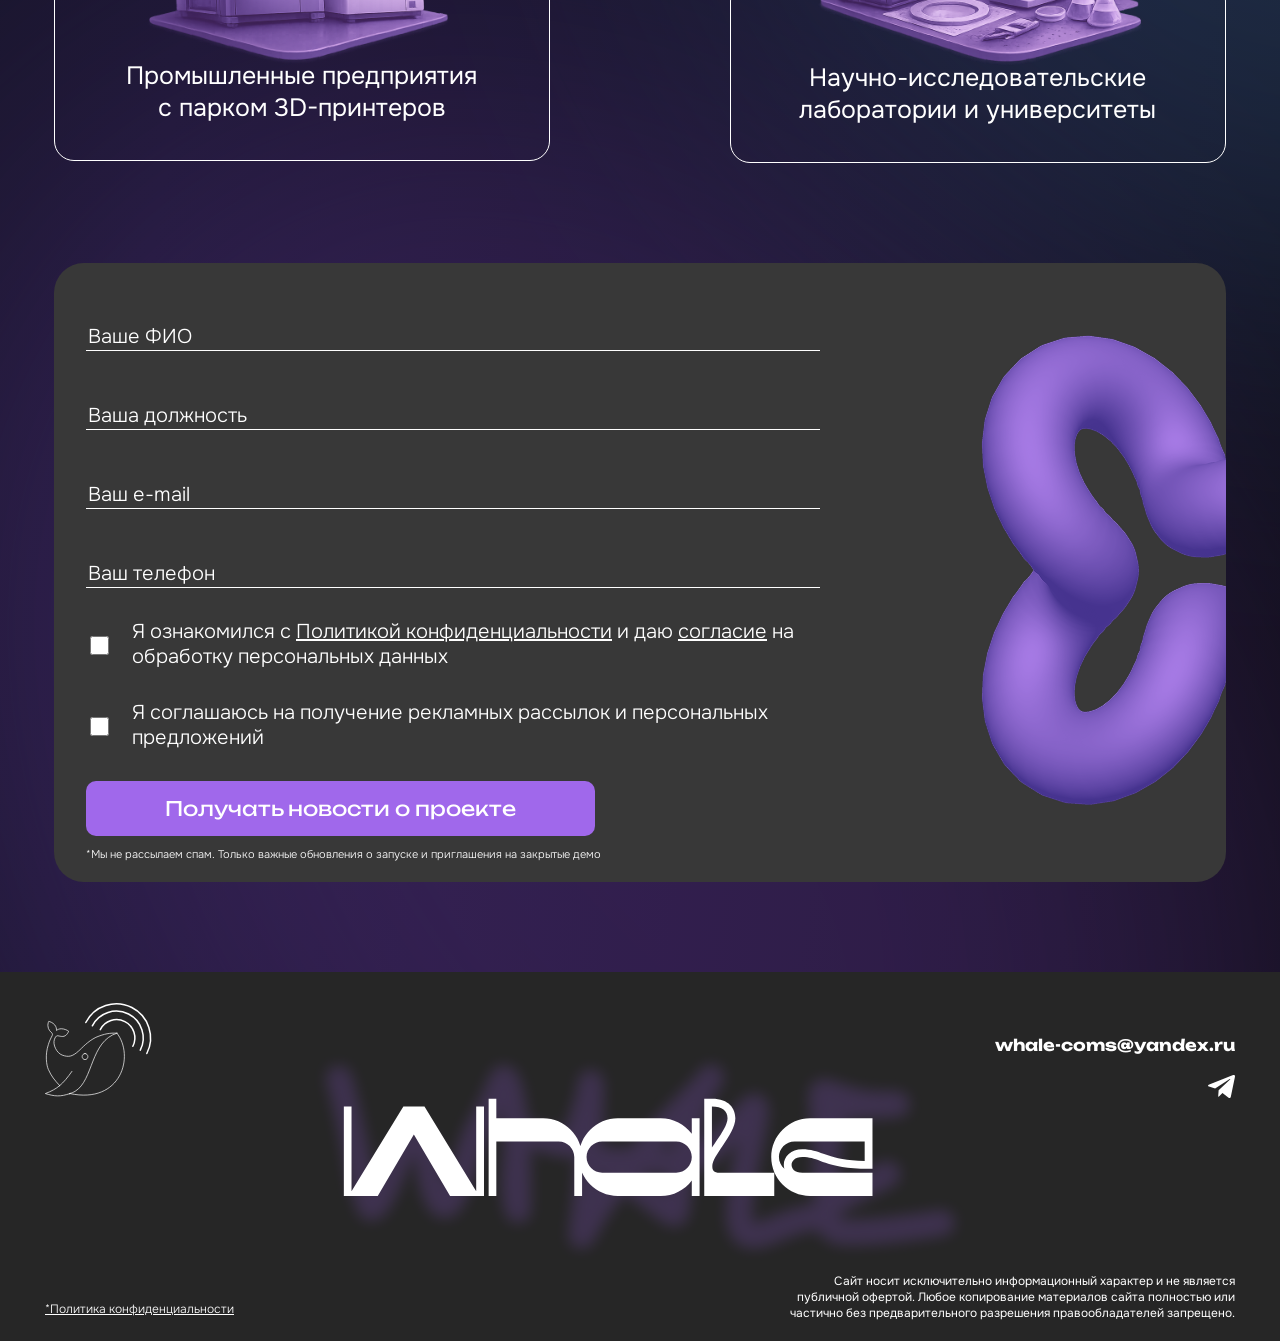
==== commit 9c0e37ba: "DEL: useless code" ====
--- a/index.html
+++ b/index.html
@@ -133,21 +133,19 @@
   <section id="form">
     <form action="send_mail.php" method="POST">
       <input type="text" name="ФИО" placeholder="Ваше ФИО" required>
-      <input type="text" name="Компания" placeholder="Ваша компания" required>
+      <input type="text" name="Компания" placeholder="Ваша должность" required>
       <input type="email" name="Email" placeholder="Ваш e-mail" required>
       <input type="tel" name="Телефон" placeholder="Ваш телефон" required>
       <div class="consent-wrapper">
-        <input type="checkbox" id="consent" name="consent" required>
-        <label for="consent">Я ознакомился с <a  style="color: white;" href="privacy-policy.html" target="_blank">Политикой конфиденциальности</a> и даю <a  style="color: white;" href="privacy-policy.html" target="_blank">согласие</a> на обработку персональных данных</label>
+        <input type="checkbox" id="consent1" name="consent" required>
+        <label for="consent1">Я ознакомился с <a  style="color: white;" href="privacy-policy.html" target="_blank">Политикой конфиденциальности</a> и даю <a  style="color: white;" href="privacy-policy.html" target="_blank">согласие</a> на обработку персональных данных</label>
       </div>
       <div class="consent-wrapper">
-        <input type="checkbox" id="consent" name="consent" required>
-        <label for="consent">Я соглашаюсь на получение рекламных рассылок и персональных предложений</label>
+        <input type="checkbox" id="consent2" name="consent" required>
+        <label for="consent2">Я соглашаюсь на получение рекламных рассылок и персональных предложений</label>
       </div>
       <button type="submit" class="submit">Получать новости о проекте</button>
       <p>*Мы не рассылаем спам. Только важные обновления о запуске и приглашения на закрытые демо</p>
-      <input type="hidden" name="_captcha" value="false">
-      <input type="hidden" name="_next" value="http://127.0.0.1:5500/main.html">
     </form>
     <img src="assets/form_img.png" alt="Form image">
   </section>
--- a/styles.css
+++ b/styles.css
@@ -52,6 +52,31 @@
   margin-top: 100px;
 }
 
+section#introduction div#main div.exclusive{
+  position: absolute;
+  display: flex;
+  font-family: var(--font-onest);
+  font-weight: 300;
+  font-size: 20px;
+  border: 1px solid var(--card-border);
+  background-color: #633F9A74;
+  border-radius: 29px 6px 29px 6px;
+  padding: 9px 22px;
+  margin-top: -320px;
+  margin-right: -880px;
+  max-width: 425px;
+}
+
+section#introduction div#main div.exclusive p{
+  margin: 0;
+  max-width: 350px;
+}
+
+section#introduction div#main div.exclusive img{
+  content: url(assets/star.svg);
+  margin-right: 20px;
+}
+
 section#introduction div#main h1 {
   font-family: var(--font-unbounded);
   font-weight: 700;
@@ -71,13 +96,20 @@
   margin-top: 37px;
 }
 
-.buttons p {
+.buttons p.desktop-text{
+  display: block;
   margin: 0;
   font-family: var(--font-onest);
   font-weight: 400;
   font-size: 25px;
   flex: 1;
   max-width: 976px;
+  visibility: visible;
+}
+
+.buttons p.mobile-text{
+  display: none;
+  visibility: hidden;
 }
 
 button.special-offer {
@@ -307,7 +339,7 @@
   display: flex;
   flex-direction: column;
   flex: 1;
-  padding: 60px 0 0 32px;
+  padding: 60px 0 10px 32px;
   margin-right: 56px;
   max-width: 832px;
 }
@@ -319,6 +351,7 @@
 }
 
 section#form form input[type="checkbox"] {
+  flex-shrink: 0;
   cursor: pointer;
   accent-color: var(--primary-color);
   width: 19px;
@@ -392,7 +425,7 @@
 }
 
 footer {
-  margin: 90px -54px -10px;
+  margin: 90px -54px -30px;
   background: url(assets/footer.svg) center  no-repeat;
   background-color: #262626;
   display: grid;
@@ -501,8 +534,7 @@
   }
 
   section#form img {
-    width: 100%;
-    max-width: 300px;
+    display: none;
   }
 }
 
@@ -513,7 +545,8 @@
   }
 
   section#introduction h1.email {
-    visibility: hidden;
+    font-size: 6px;
+    padding: 5px 10px;
   }
 
   section#introduction div.header img {
@@ -528,9 +561,37 @@
     font-size: 20px;
   }
 
+  section#introduction div#main div.exclusive{
+    position: absolute;
+    display: flex;
+    font-family: var(--font-onest);
+    font-weight: 300;
+    font-size: 10px;
+    border: 1px solid var(--card-border);
+    background-color: #633F9A74;
+    border-radius: 20px 4px;
+    padding: 6px;
+    margin-top: -290px;
+    margin-right: -180px;
+    max-width: 215px;
+  }
+
+  section#introduction div#main div.exclusive p{
+    margin: 0;
+    max-width: 170px;
+  }
+
+  section#introduction div#main div.exclusive img{
+    content: url(assets/star_small.svg);
+    max-width: 20px;
+    margin-right: 6px;
+    margin-top: 0;
+  }
+
   section#introduction div#main img {
     max-width: 100%;
     width: 100%;
+    margin-top: 46px;
     height: auto;
   }
 
@@ -544,6 +605,18 @@
     text-align: center;
     max-width: 100%;
   }
+
+  .buttons p.desktop-text{
+    display: none;
+    visibility: hidden;
+  }
+
+.buttons p.mobile-text{
+  display: block;
+  font-family: var(--font-onest);
+  visibility: visible;
+  max-width: 340px;
+}
 
   button.special-offer {
     width: 100%;
@@ -609,7 +682,8 @@
 
   section#how-it-works .steps {
     margin: 0 4px;
-    grid-template-columns: 1fr;
+    grid-template-columns: repeat(2, 1fr);
+    gap: 7px 17px;
     max-width: 100%;
   }
 
@@ -629,23 +703,34 @@
   }
 
   section#our-pluses div#cards {
-    display: grid;
-    grid-template-columns: 1fr;
+    display: block;
+    border: 1px solid var(--card-border);
+    background-color: var(--card-bg);
+    border-radius: 25px 6px 25px 6px;
     gap: 25px;
     max-width: 100%;
+    padding-top: 20px;
     margin: 30px auto 0;
   }
 
   section#our-pluses div.card {
+    display: inline-flex;
+    background-color: transparent;
+    gap: 19px;
     font-size: 16px;
-    padding: 20px;
-    margin: 0 45px;
-    max-width: 100%;
-    border-radius: 25px 6px;
+    padding: 0 20px 20px 20px;
+    margin: 0;
+    max-width: 100%;
+    border: none;
+    border-radius: 0;
   }
 
   section#our-pluses div.card img{
    content: url(/assets/star_small.svg);
+  }
+
+  section#our-pluses div.card p{
+   margin: 0;
   }
 
   section#our-users div#users {
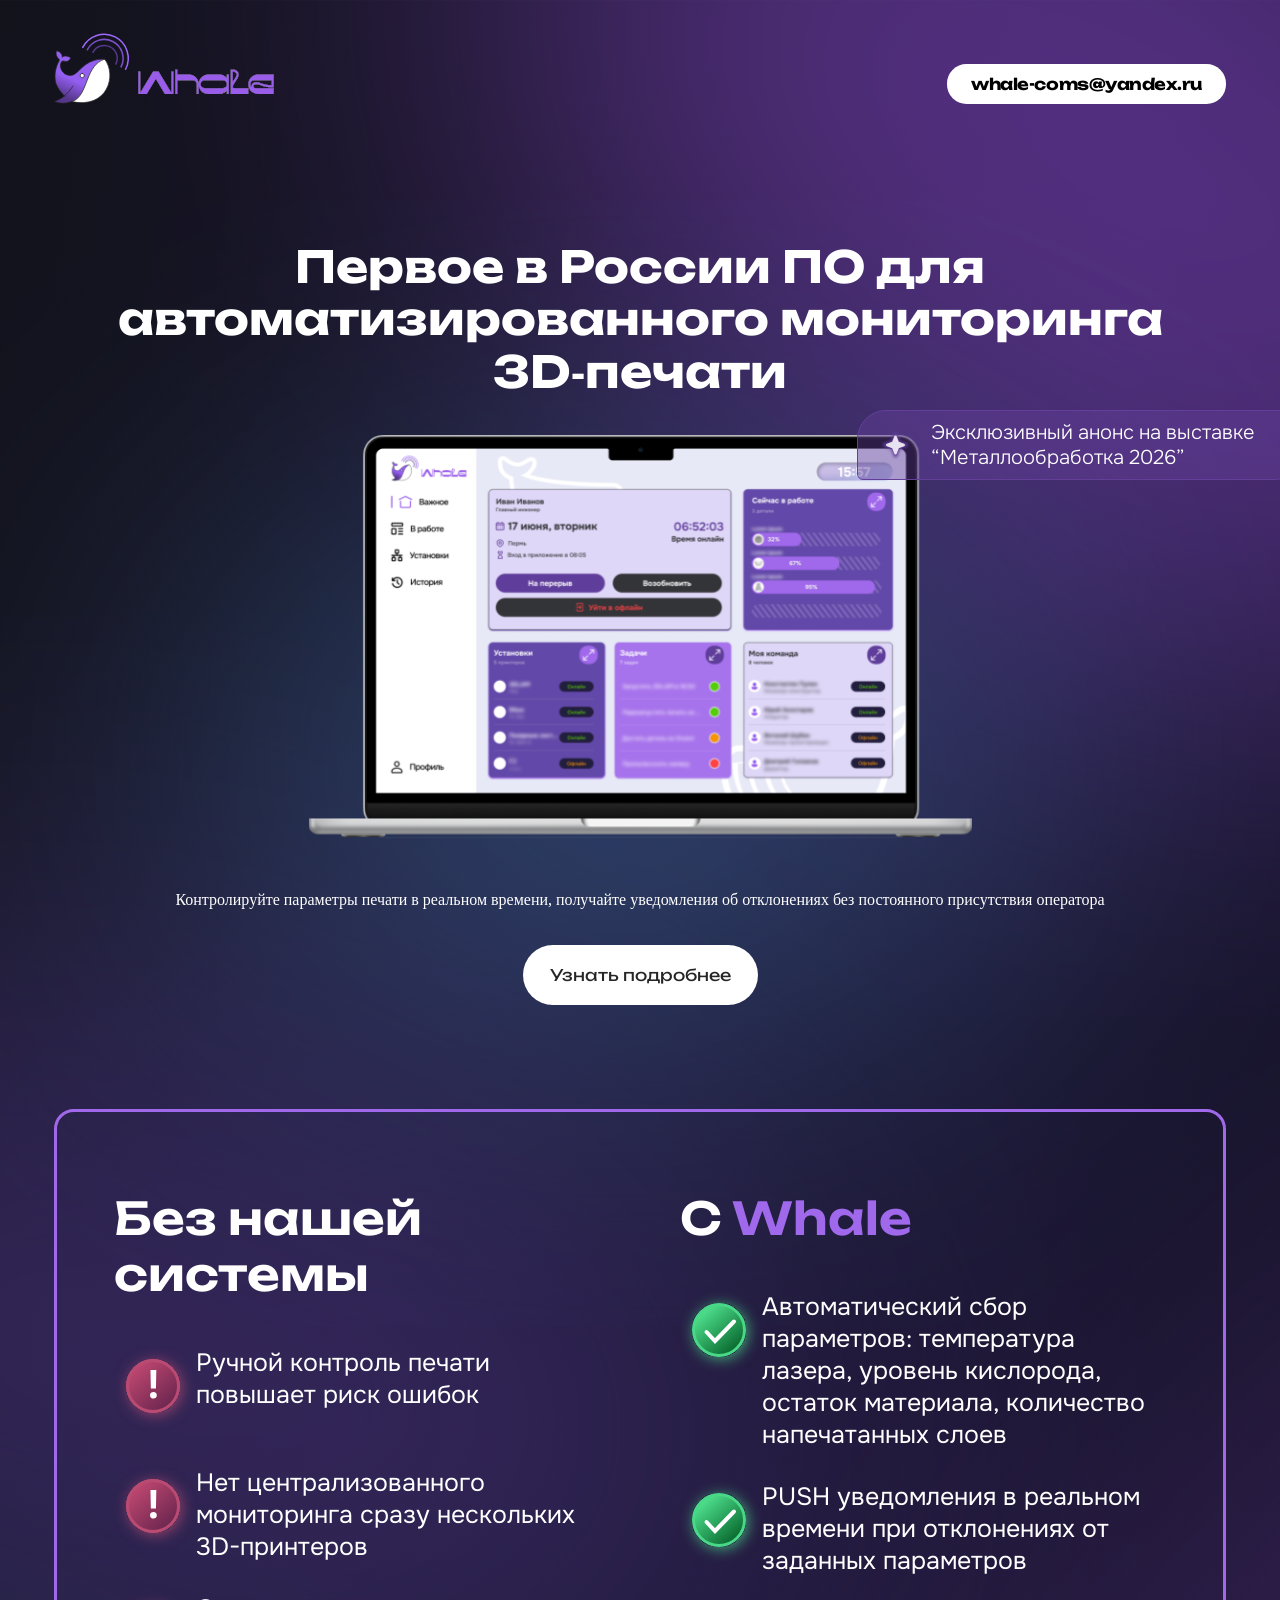
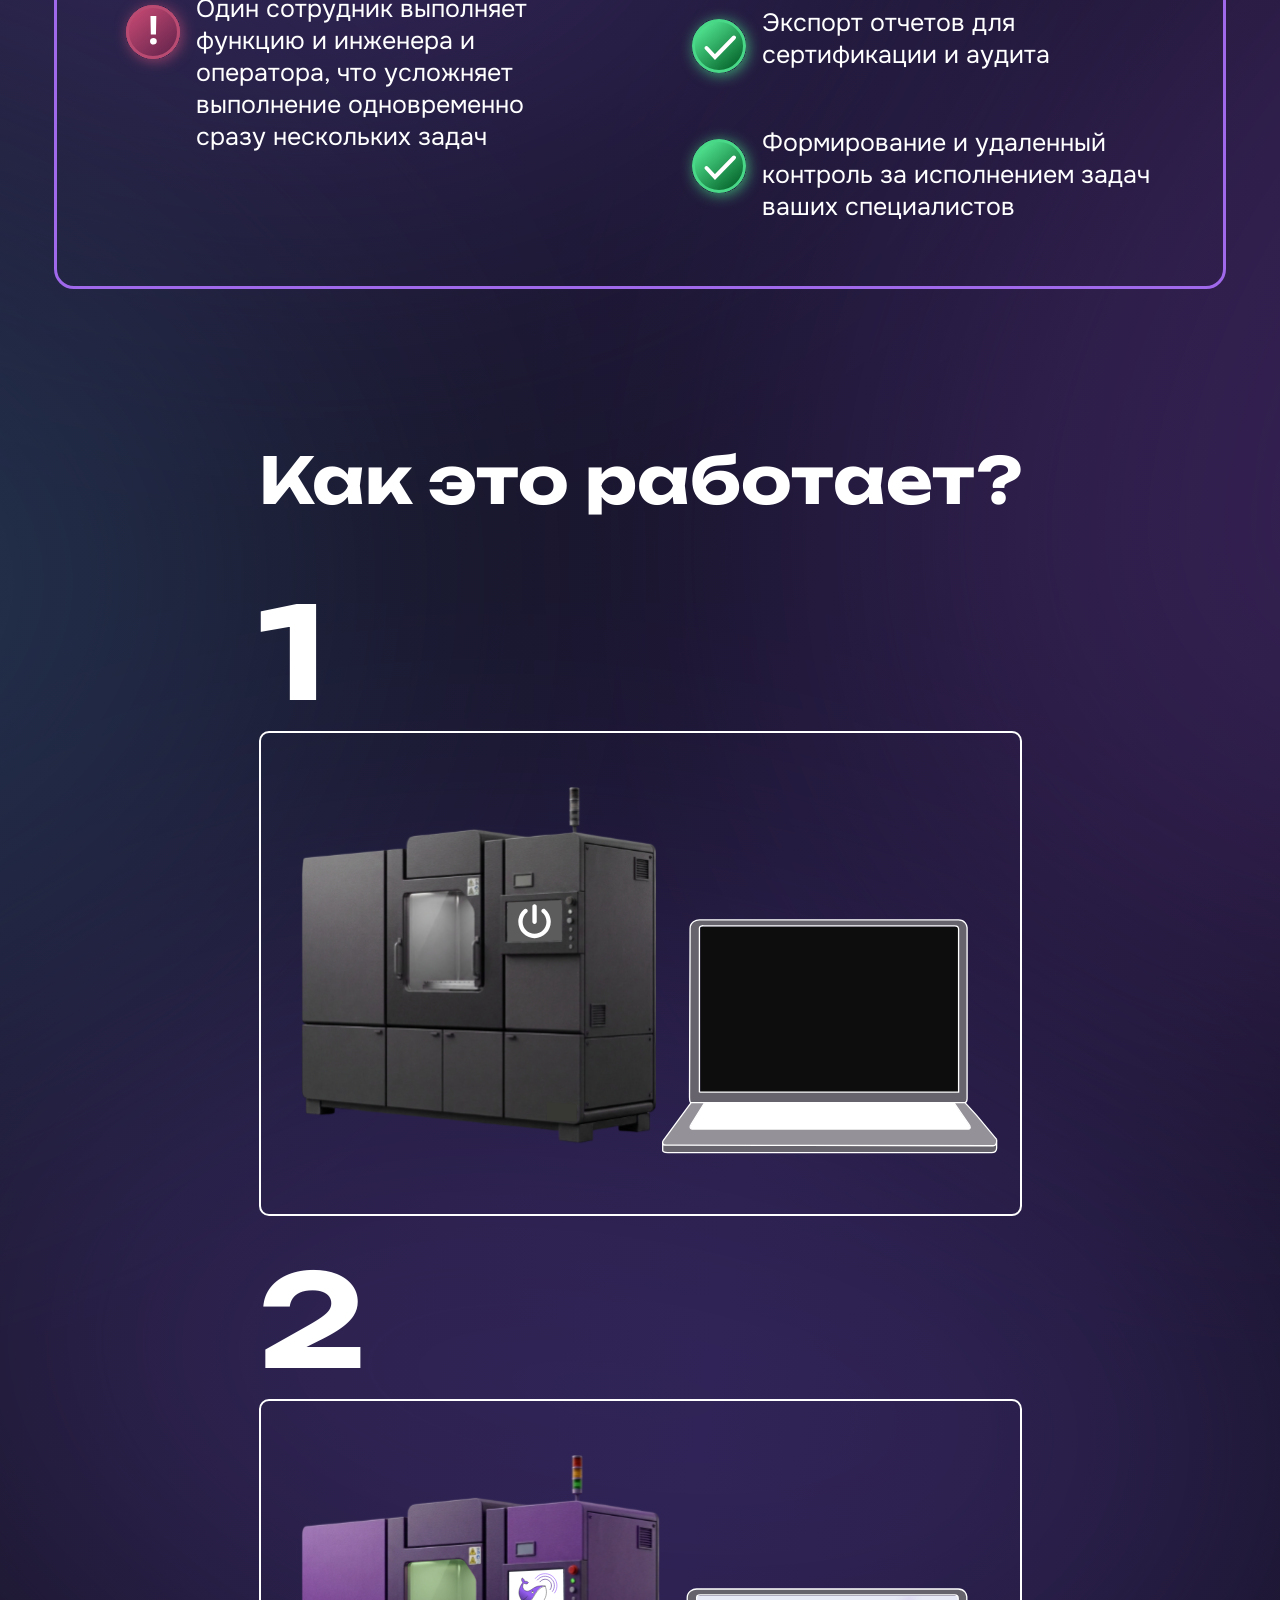
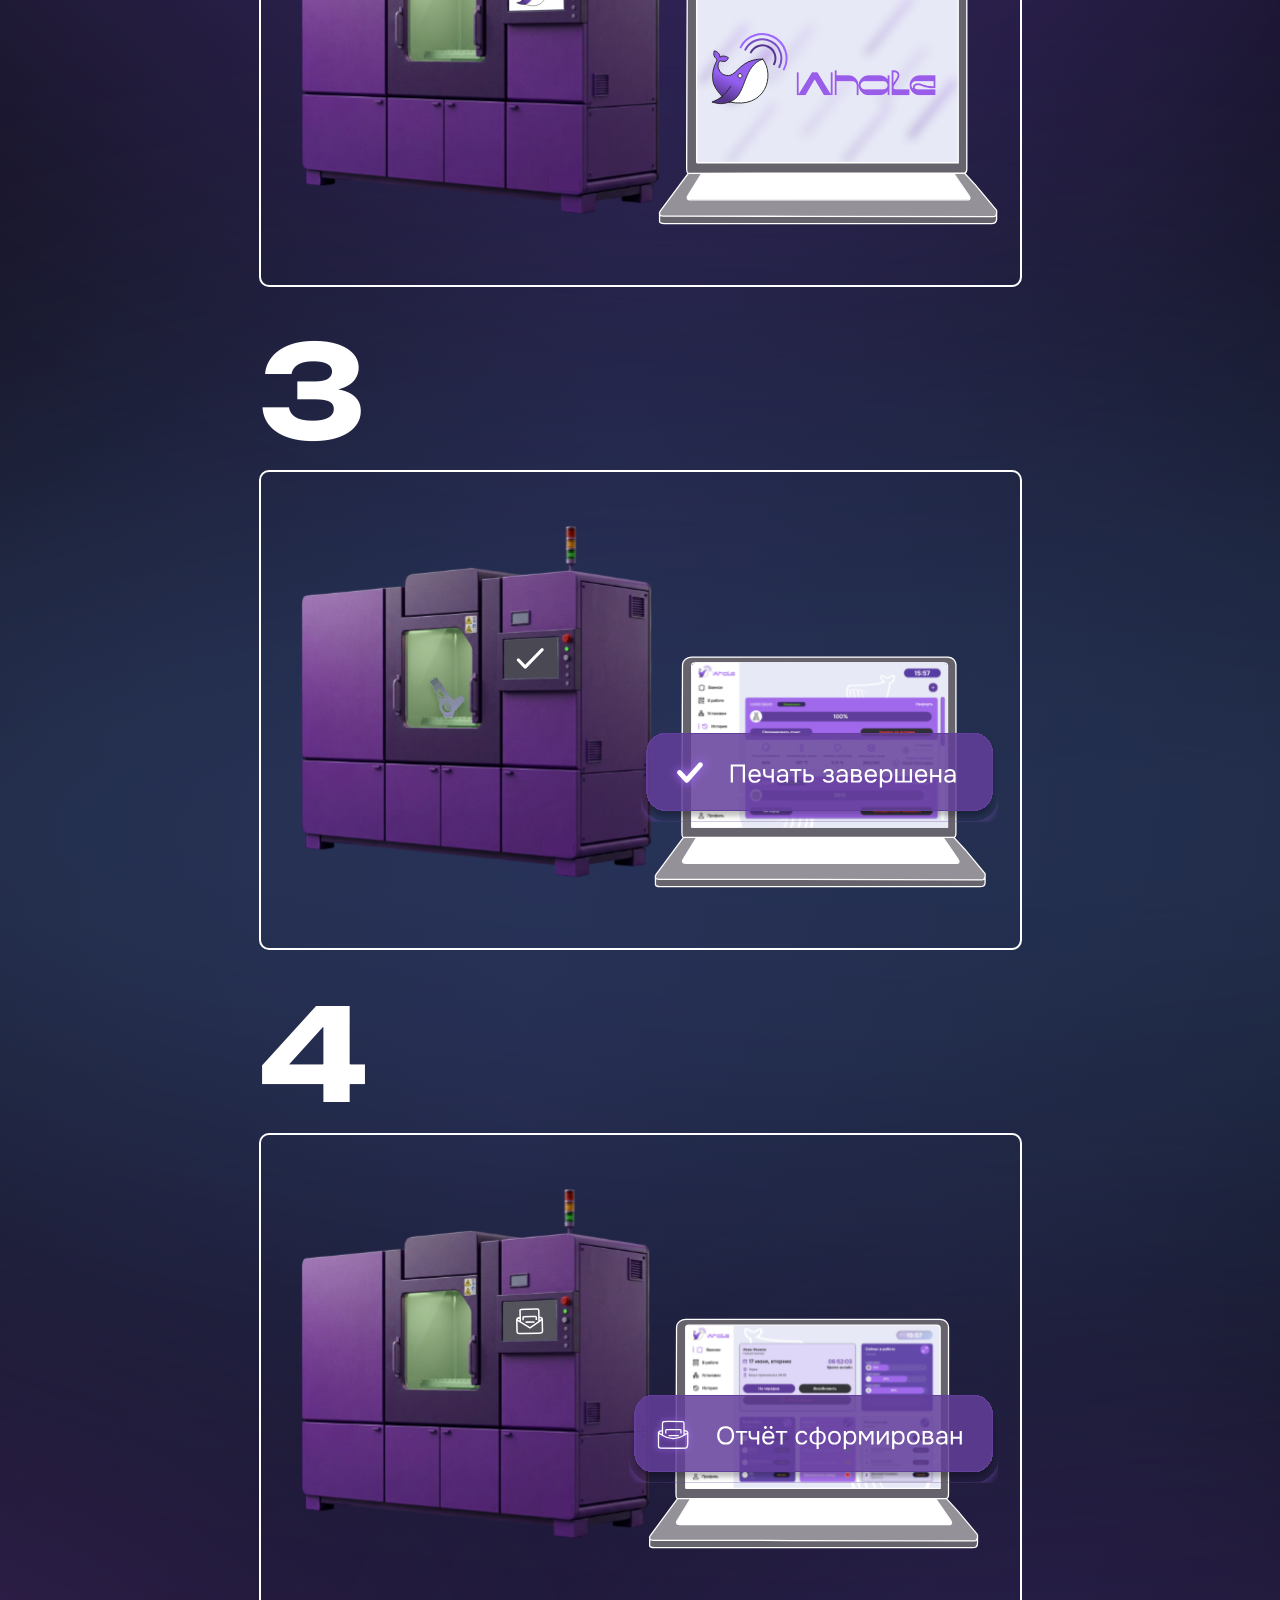
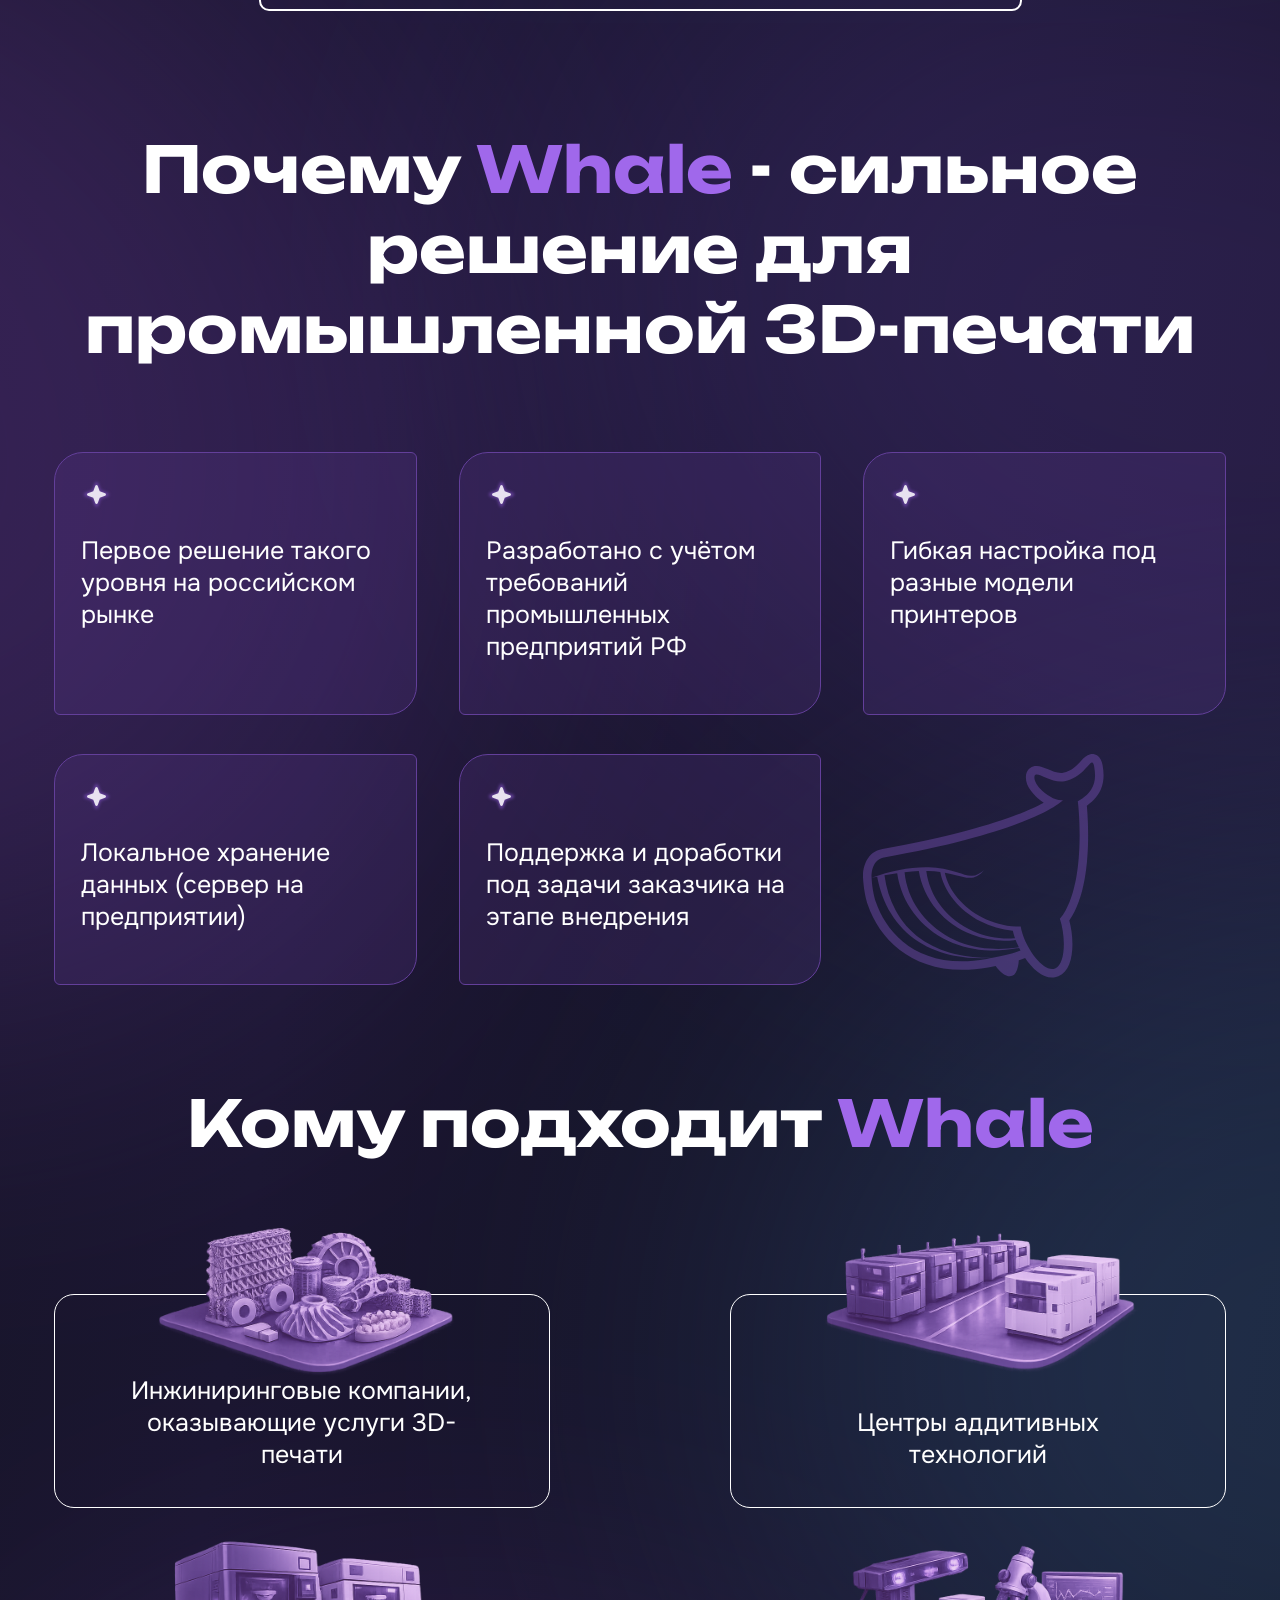
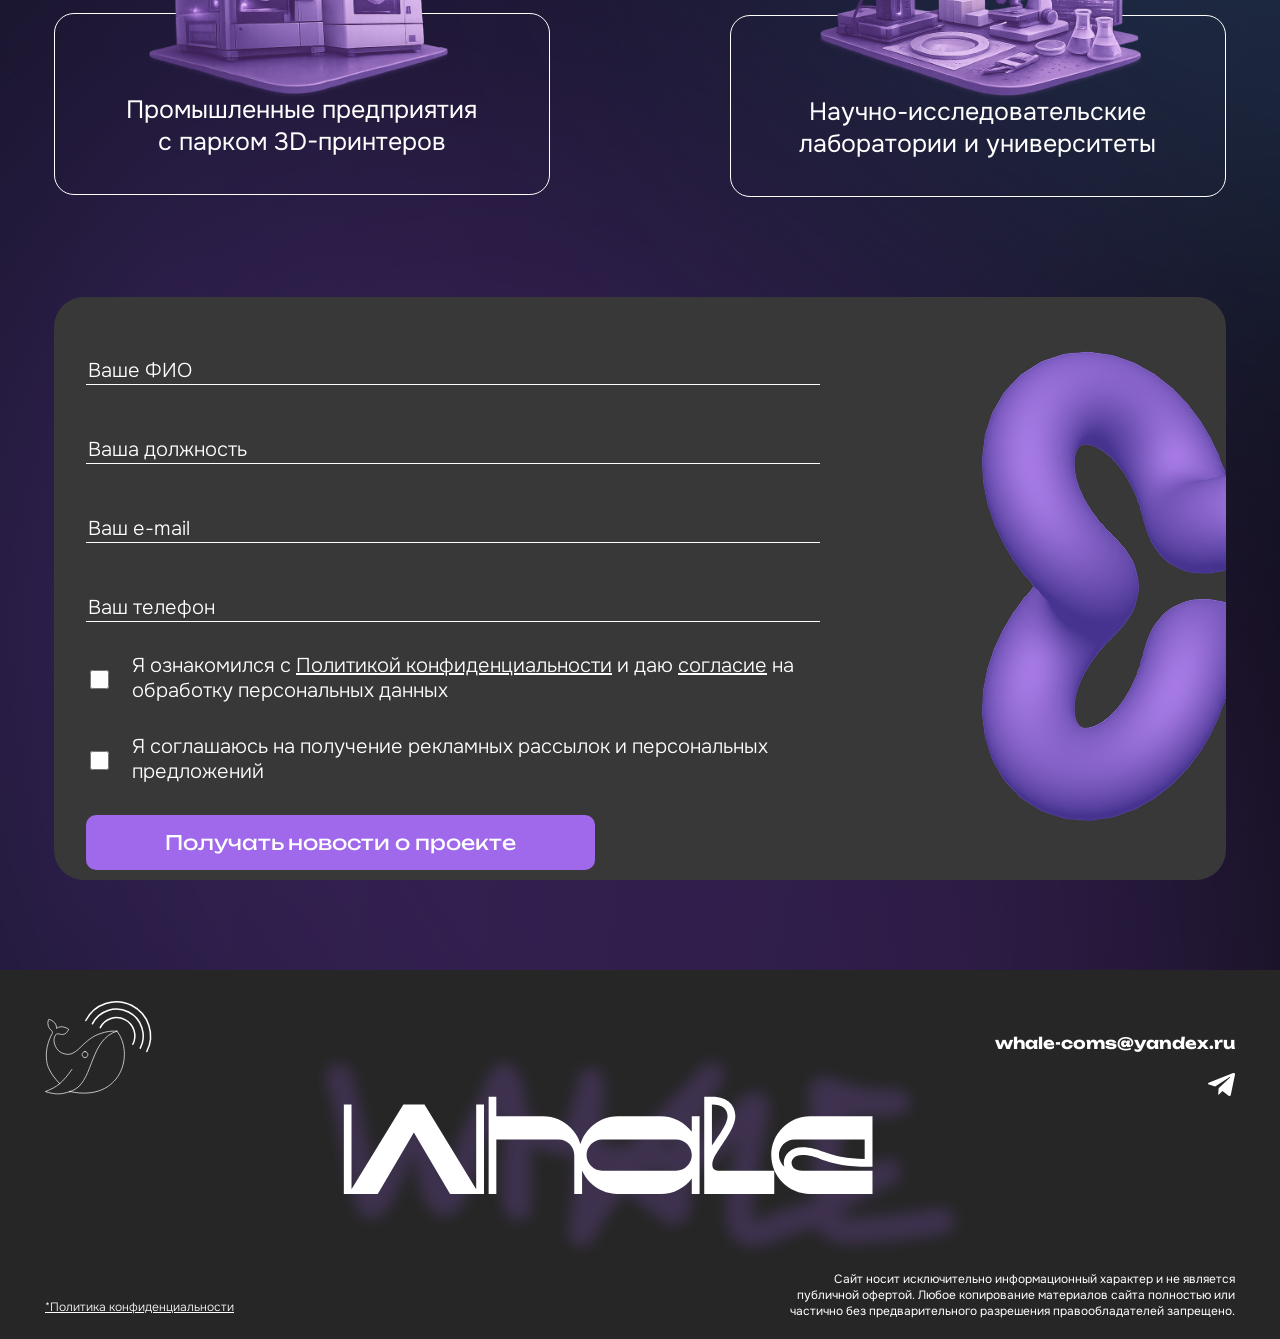
==== commit a08abfd3: "UPD: links for agreement and privacy" ====
--- a/index.html
+++ b/index.html
@@ -31,8 +31,7 @@
       </div>
       <img src="assets/notebook.svg" alt="Notebook">
       <div class="buttons">
-        <p class="desktop-text"> Контролируйте параметры печати в реальном времени, получайте уведомления об отклонениях и сокращайте брак — без постоянного присутствия оператора</p>
-        <p class="mobile-text">Контролируйте параметры печати в реальном времени, получайте уведомления об отклонениях без постоянного присутствия оператора</p>
+        <p>Контролируйте параметры печати в реальном времени, получайте уведомления об отклонениях без постоянного присутствия оператора</p>
         <button class="special-offer" onclick="window.location.href = `#form`">Узнать подробнее</button>
       </div>
     </div>
@@ -105,6 +104,9 @@
         <img src="assets/star.svg">
         <p>Поддержка и доработки под задачи заказчика на этапе внедрения</p>
       </div>
+      <div class="card_whale">
+        <img src="assets/card_whale.svg">
+      </div>
     </div>
   </section>
 
@@ -138,14 +140,13 @@
       <input type="tel" name="Телефон" placeholder="Ваш телефон" required>
       <div class="consent-wrapper">
         <input type="checkbox" id="consent1" name="consent" required>
-        <label for="consent1">Я ознакомился с <a  style="color: white;" href="privacy-policy.html" target="_blank">Политикой конфиденциальности</a> и даю <a  style="color: white;" href="privacy-policy.html" target="_blank">согласие</a> на обработку персональных данных</label>
+        <label for="consent1">Я ознакомился с <a  style="color: white;" href="privacy-policy.html" target="_blank">Политикой конфиденциальности</a> и даю <a  style="color: white;" href="agreement.html" target="_blank">согласие</a> на обработку персональных данных</label>
       </div>
       <div class="consent-wrapper">
         <input type="checkbox" id="consent2" name="consent" required>
         <label for="consent2">Я соглашаюсь на получение рекламных рассылок и персональных предложений</label>
       </div>
       <button type="submit" class="submit">Получать новости о проекте</button>
-      <p>*Мы не рассылаем спам. Только важные обновления о запуске и приглашения на закрытые демо</p>
     </form>
     <img src="assets/form_img.png" alt="Form image">
   </section>
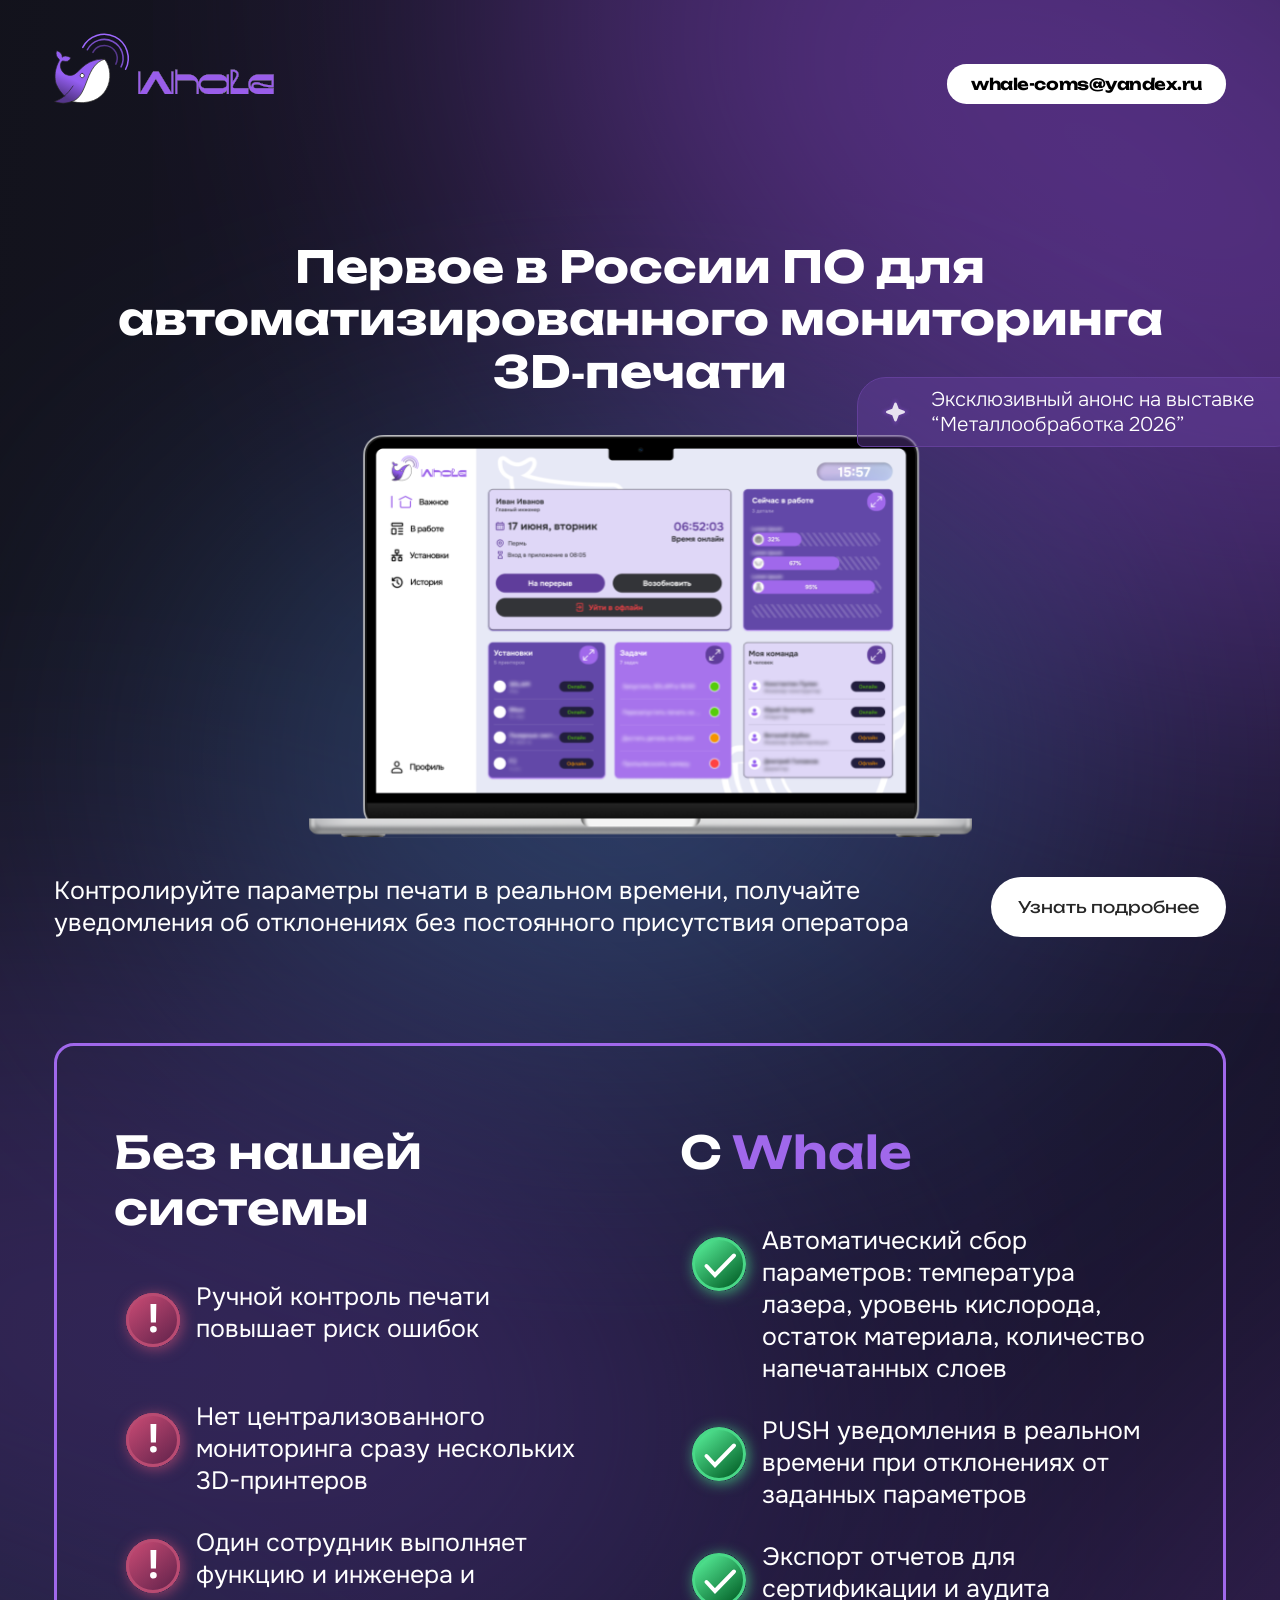
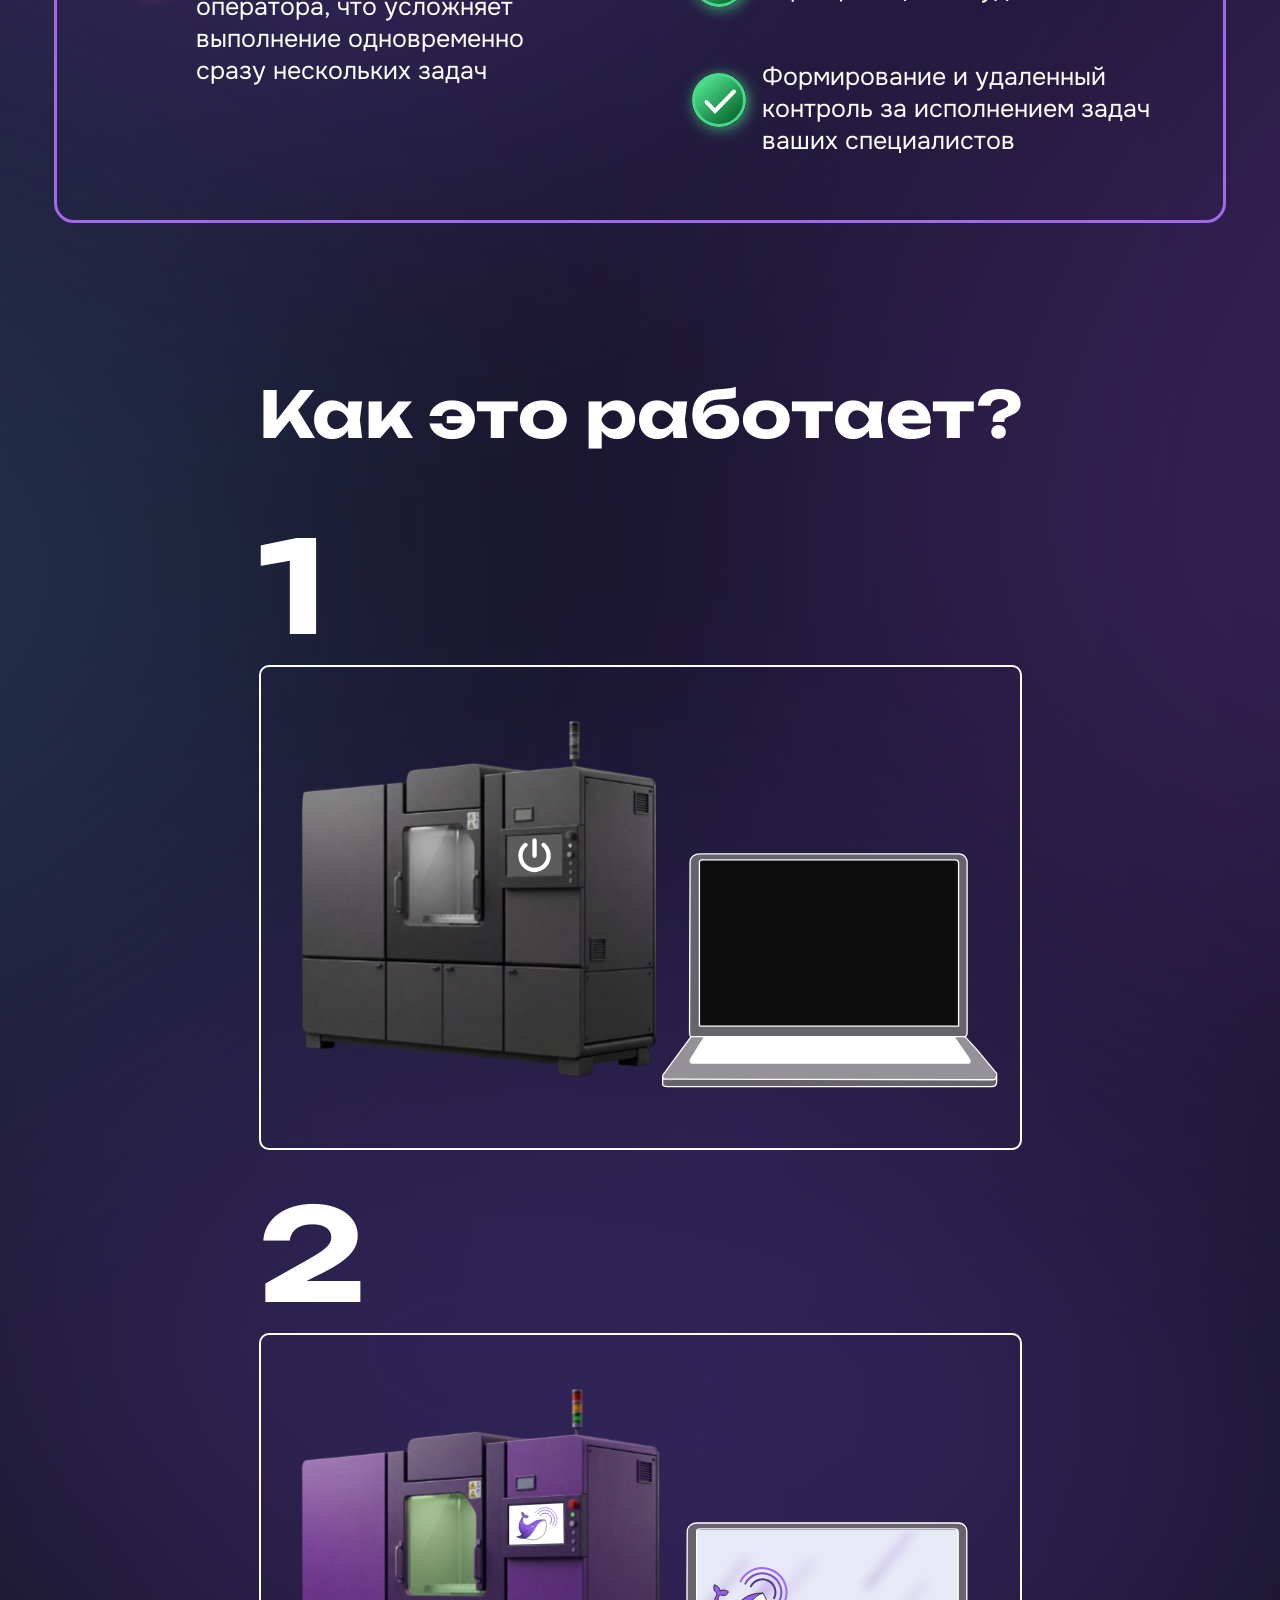
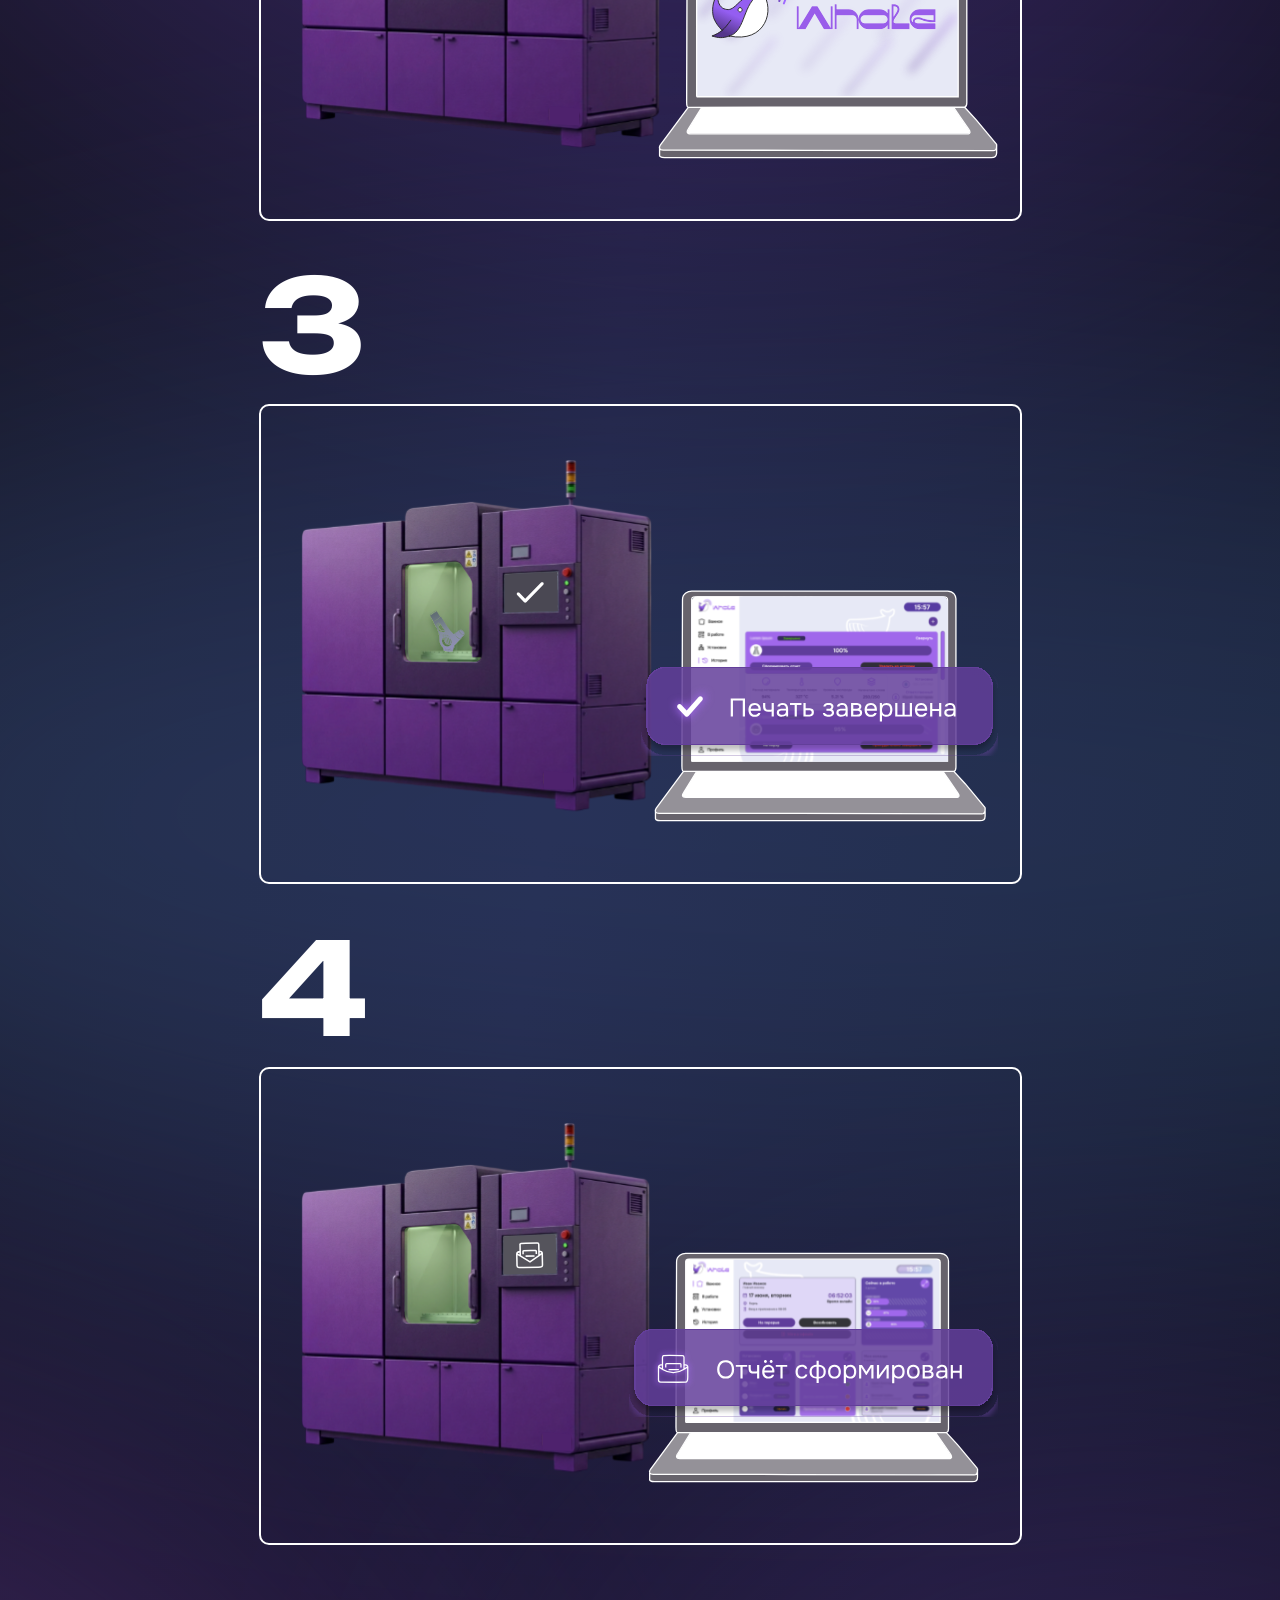
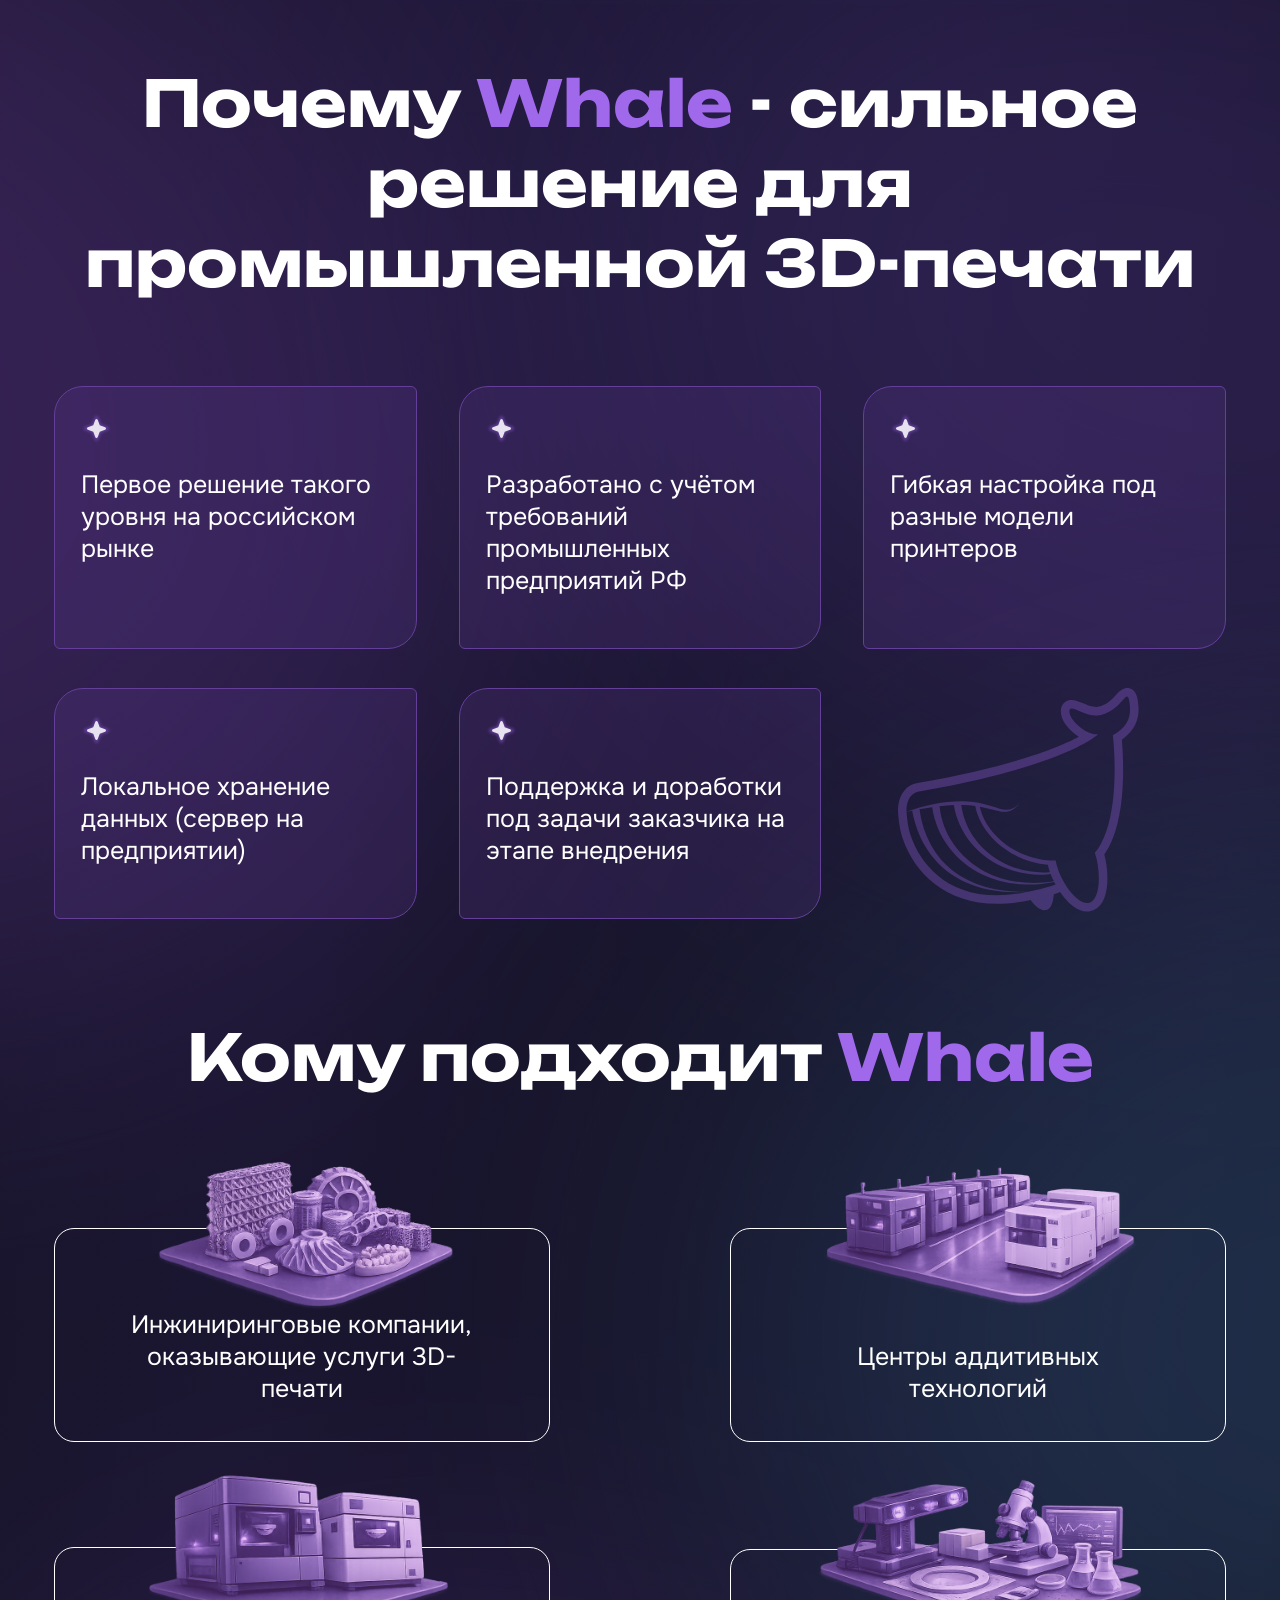
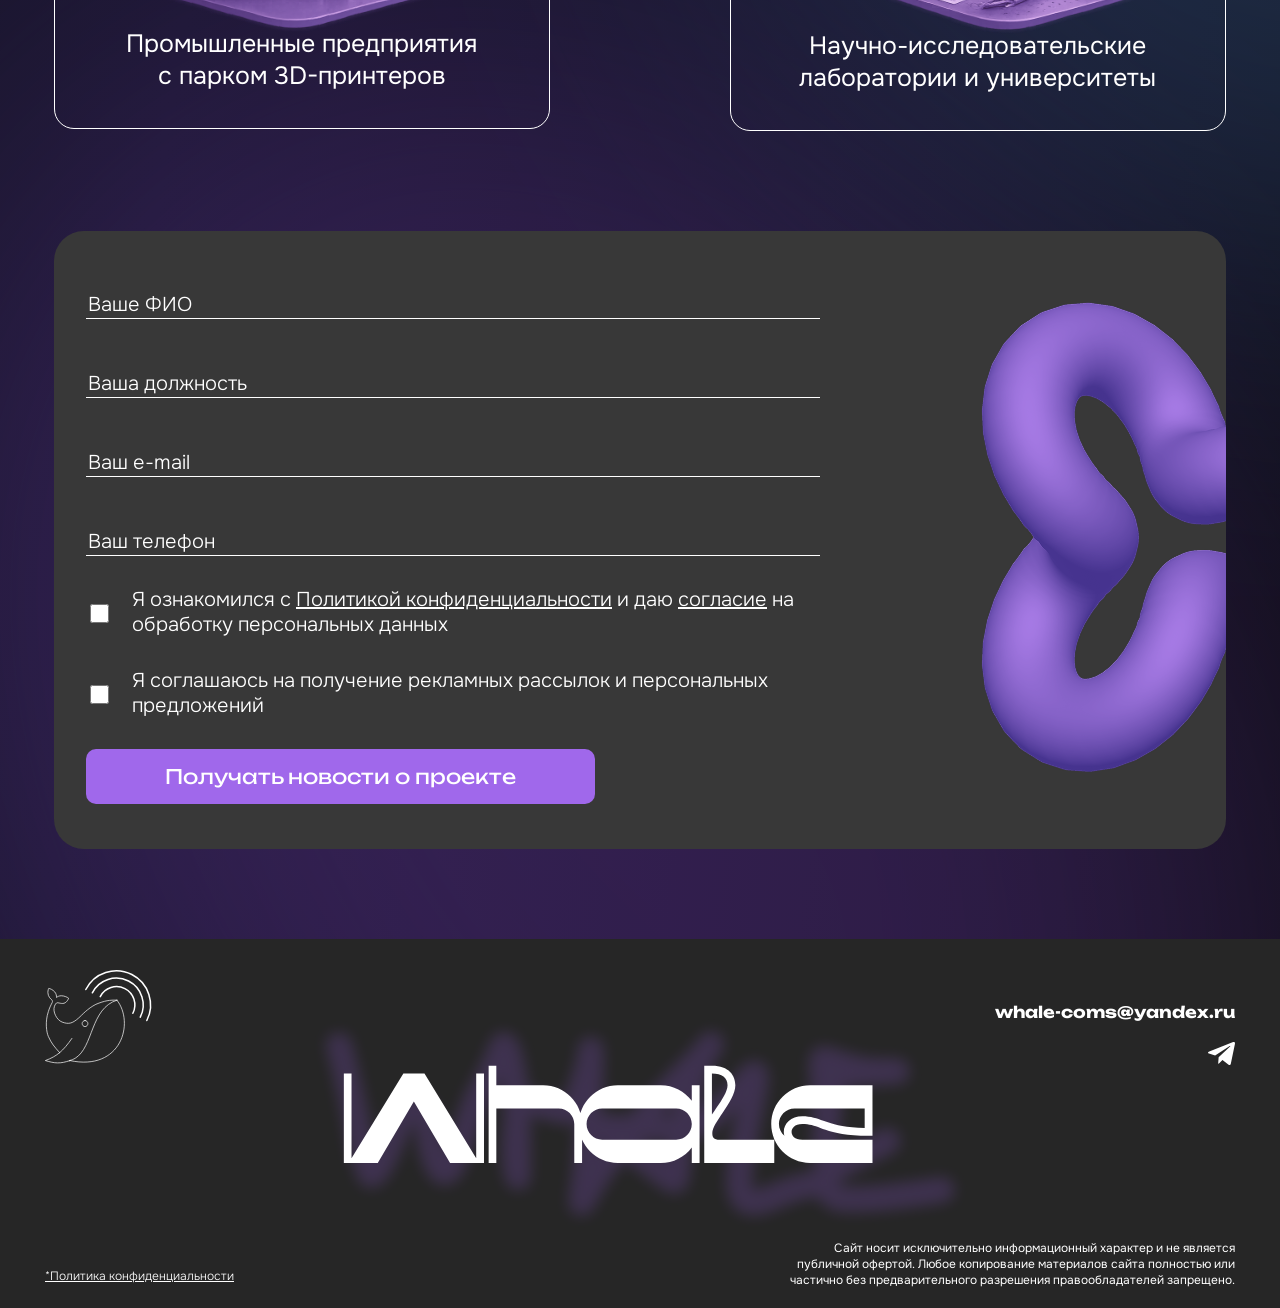
==== commit 88d2988f: "DEL: blank for links" ====
--- a/index.html
+++ b/index.html
@@ -140,7 +140,7 @@
       <input type="tel" name="Телефон" placeholder="Ваш телефон" required>
       <div class="consent-wrapper">
         <input type="checkbox" id="consent1" name="consent" required>
-        <label for="consent1">Я ознакомился с <a  style="color: white;" href="privacy-policy.html" target="_blank">Политикой конфиденциальности</a> и даю <a  style="color: white;" href="agreement.html" target="_blank">согласие</a> на обработку персональных данных</label>
+        <label for="consent1">Я ознакомился с <a  style="color: white;" href="privacy-policy.html">Политикой конфиденциальности</a> и даю <a  style="color: white;" href="agreement.html">согласие</a> на обработку персональных данных</label>
       </div>
       <div class="consent-wrapper">
         <input type="checkbox" id="consent2" name="consent" required>
@@ -157,7 +157,7 @@
     <p>whale-coms@yandex.ru</p>
     <img src="assets/tg_logo.svg" alt="Telegramm">
   </div>
-  <a  style="color: white;" href="privacy-policy.html" target="_blank">*Политика конфиденциальности</a>
+  <a  style="color: white;" href="privacy-policy.html">*Политика конфиденциальности</a>
   <p>Сайт носит исключительно информационный характер и не является публичной офертой. Любое копирование материалов сайта полностью или частично без предварительного разрешения правообладателей запрещено.</p>
 </footer>
 <!-- Yandex.Metrika counter -->
--- a/styles.css
+++ b/styles.css
@@ -96,7 +96,7 @@
   margin-top: 37px;
 }
 
-.buttons p.desktop-text{
+.buttons p{
   display: block;
   margin: 0;
   font-family: var(--font-onest);
@@ -105,11 +105,6 @@
   flex: 1;
   max-width: 976px;
   visibility: visible;
-}
-
-.buttons p.mobile-text{
-  display: none;
-  visibility: hidden;
 }
 
 button.special-offer {
@@ -282,6 +277,12 @@
   max-width: 354px;
 }
 
+section#our-pluses div.card_whale {
+  visibility: visible;
+  display: block;
+  margin-left: 35px;
+}
+
 section#our-pluses div.card p {
   margin-top: 17px;
 }
@@ -339,7 +340,7 @@
   display: flex;
   flex-direction: column;
   flex: 1;
-  padding: 60px 0 10px 32px;
+  padding: 60px 0 45px 32px;
   margin-right: 56px;
   max-width: 832px;
 }
@@ -415,13 +416,6 @@
   font-family: var(--font-unbounded);
   font-weight: 400;
   font-size: 20px;
-}
-
-section#form form p {
-  color: var(--white);
-  font-family: var(--font-onest);
-  font-weight: 300;
-  font-size: 11px;
 }
 
 footer {
@@ -604,19 +598,10 @@
     font-size: 14px;
     text-align: center;
     max-width: 100%;
-  }
-
-  .buttons p.desktop-text{
-    display: none;
-    visibility: hidden;
-  }
-
-.buttons p.mobile-text{
-  display: block;
-  font-family: var(--font-onest);
-  visibility: visible;
-  max-width: 340px;
-}
+    display: block;
+    font-family: var(--font-onest);
+    max-width: 340px;
+  }
 
   button.special-offer {
     width: 100%;
@@ -725,6 +710,10 @@
     border-radius: 0;
   }
 
+  section#our-pluses div.card_whale {
+    display: none;
+  }
+
   section#our-pluses div.card img{
    content: url(/assets/star_small.svg);
   }
@@ -798,10 +787,6 @@
     max-width: 100%;
     padding: 15px 60px;
     font-size: 10px;
-  }
-
-  section#form form p {
-    font-size: 7px;
   }
 
   section#form img {
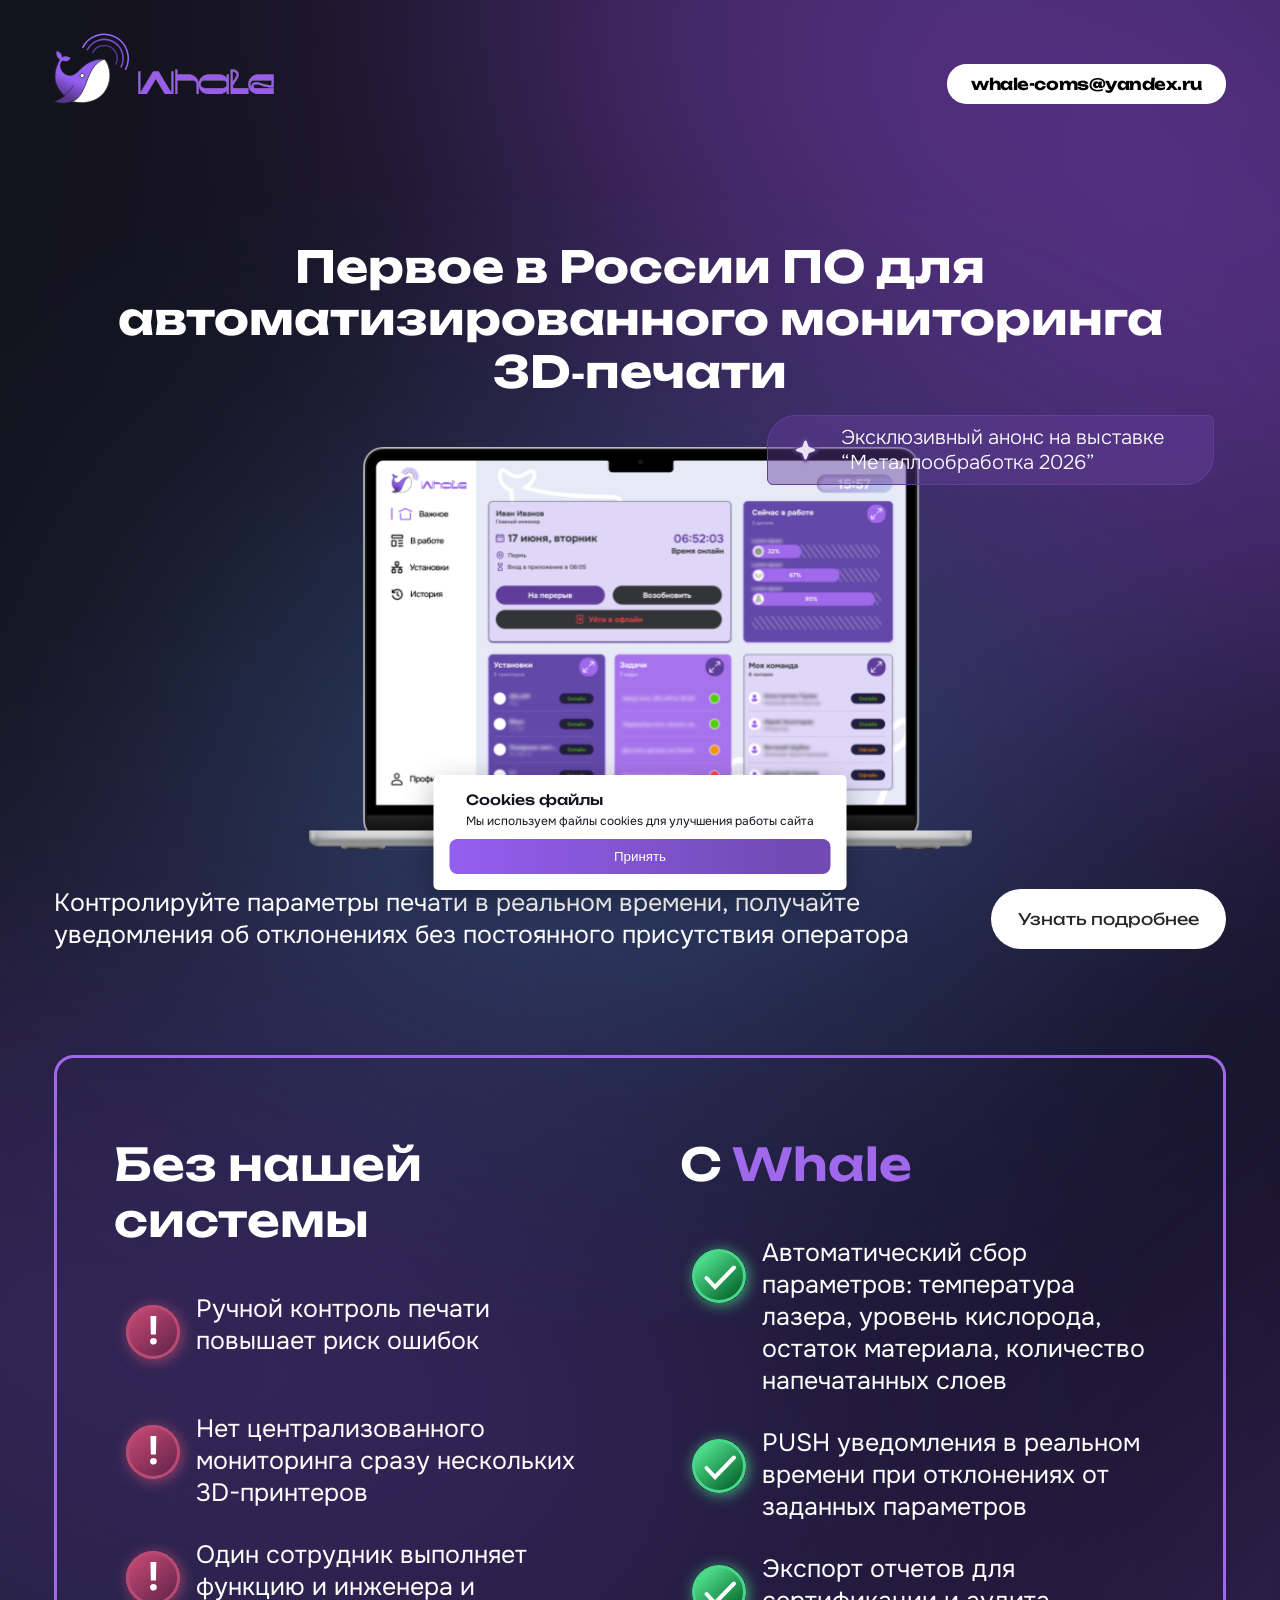
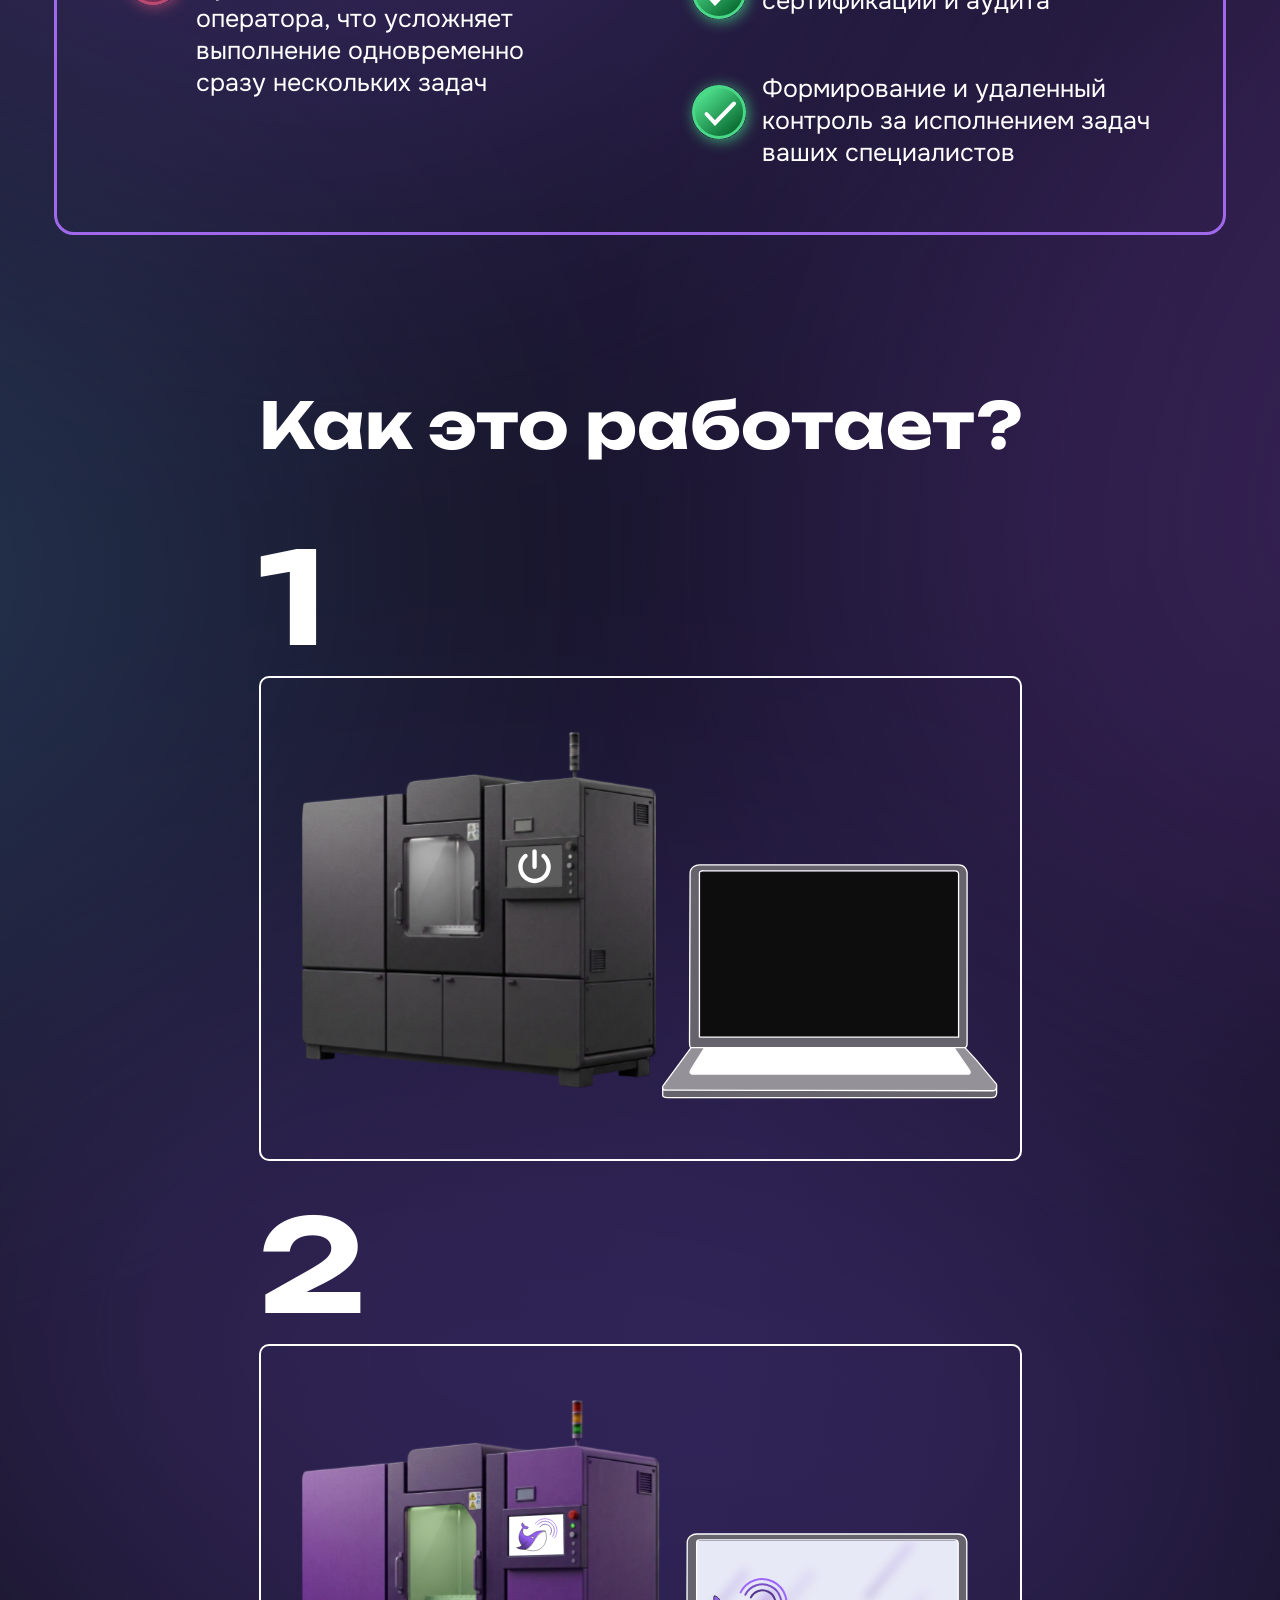
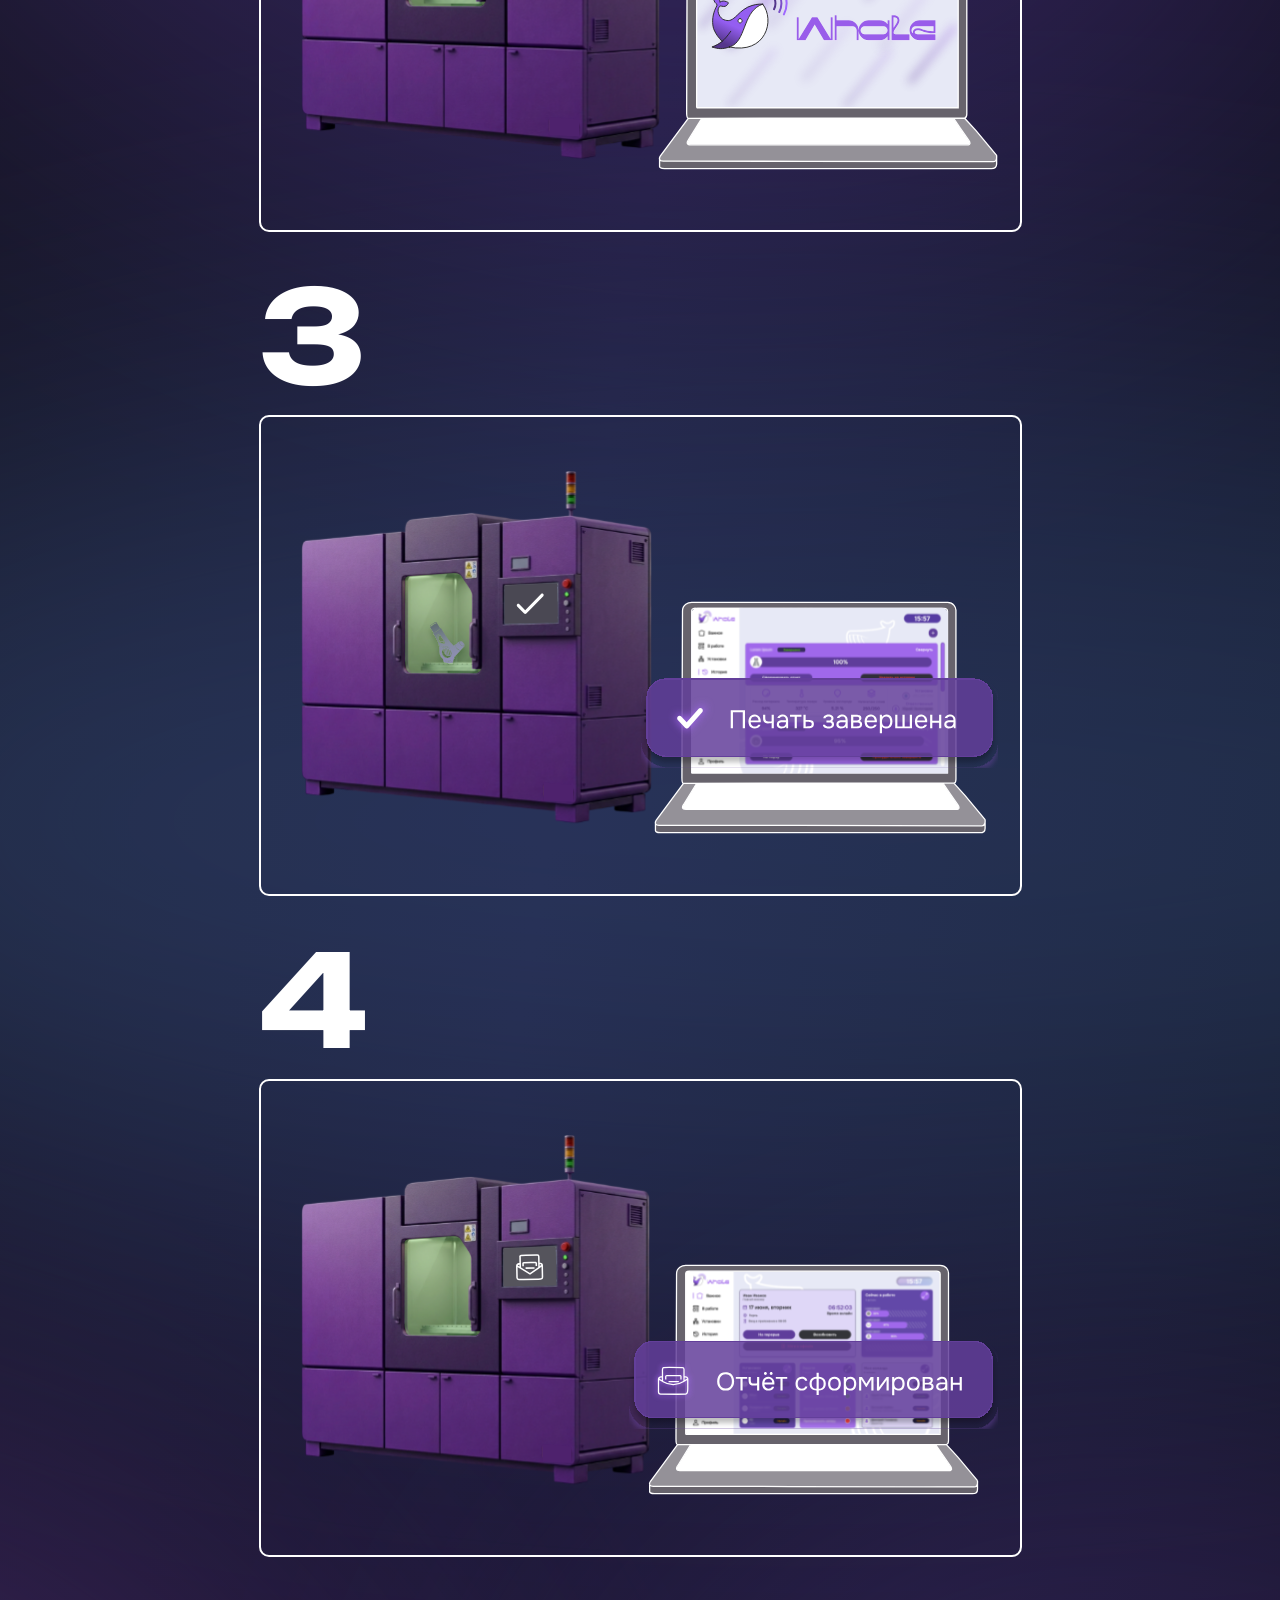
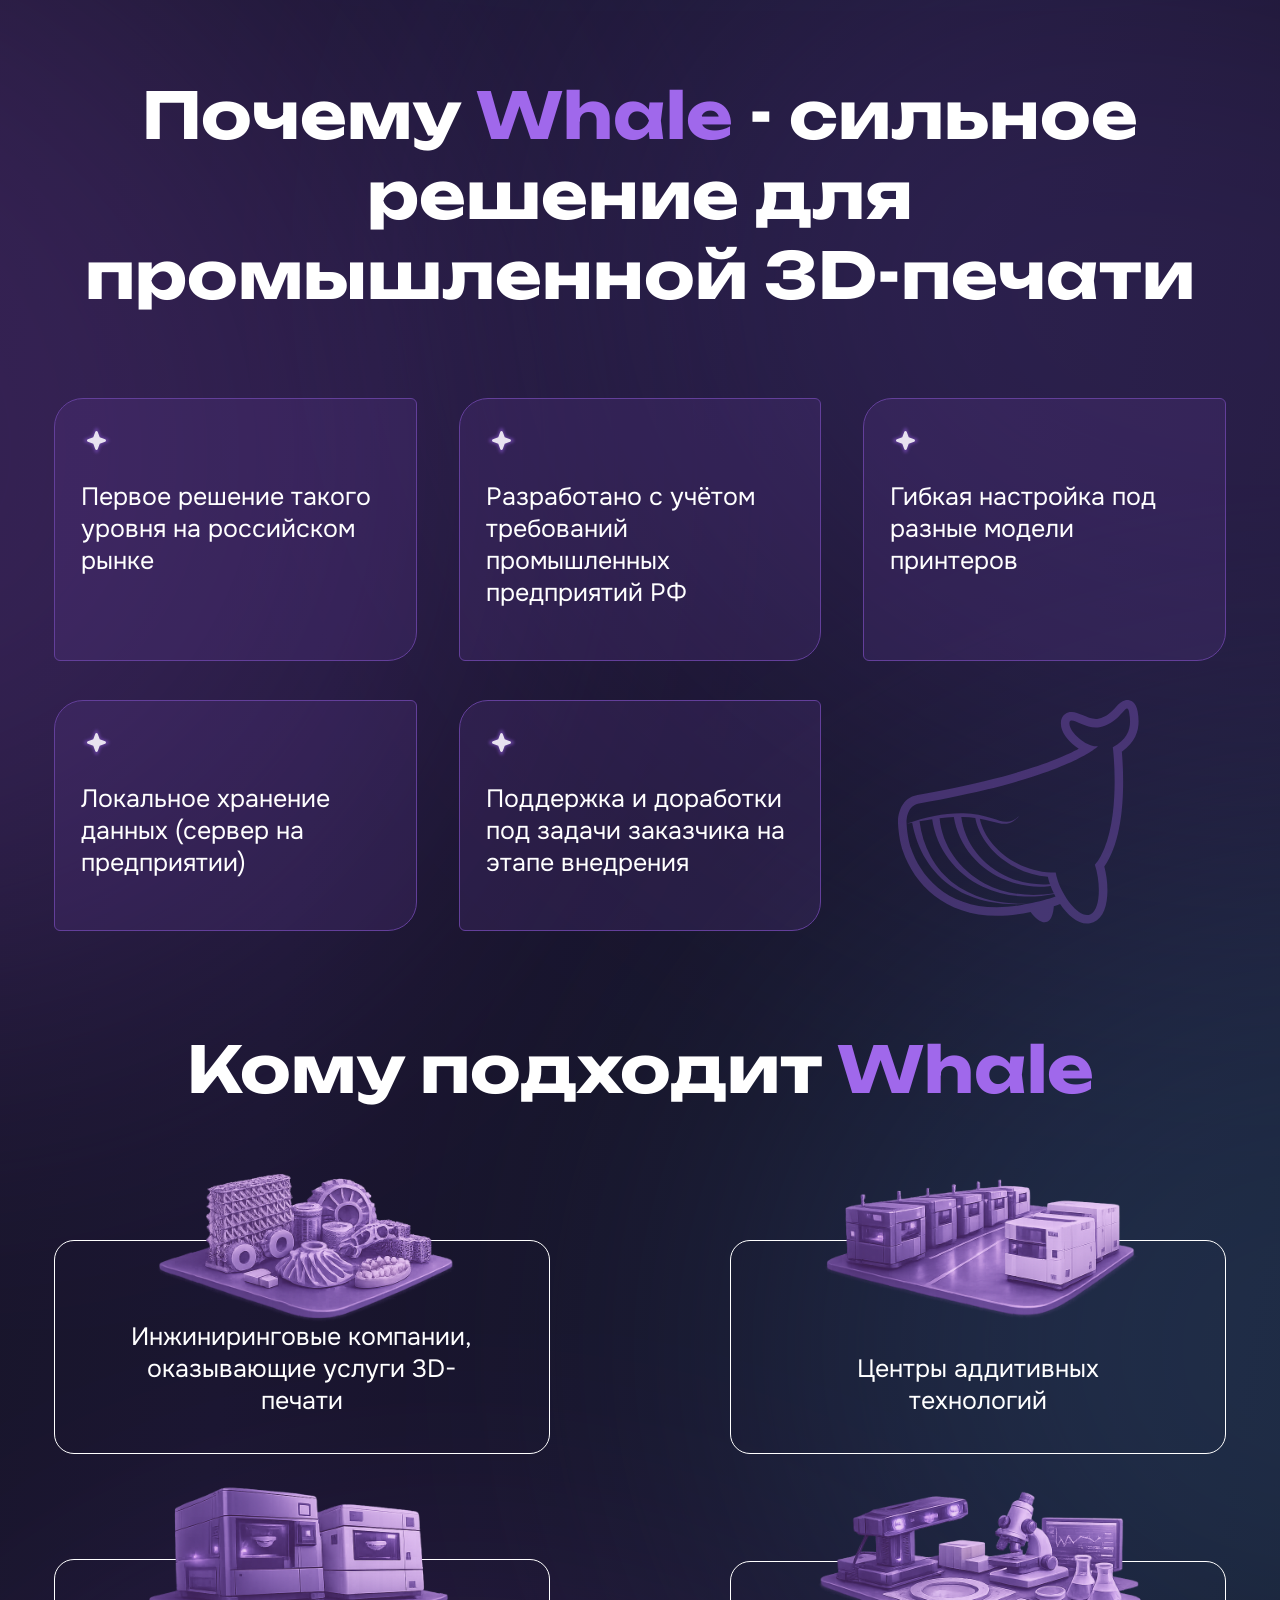
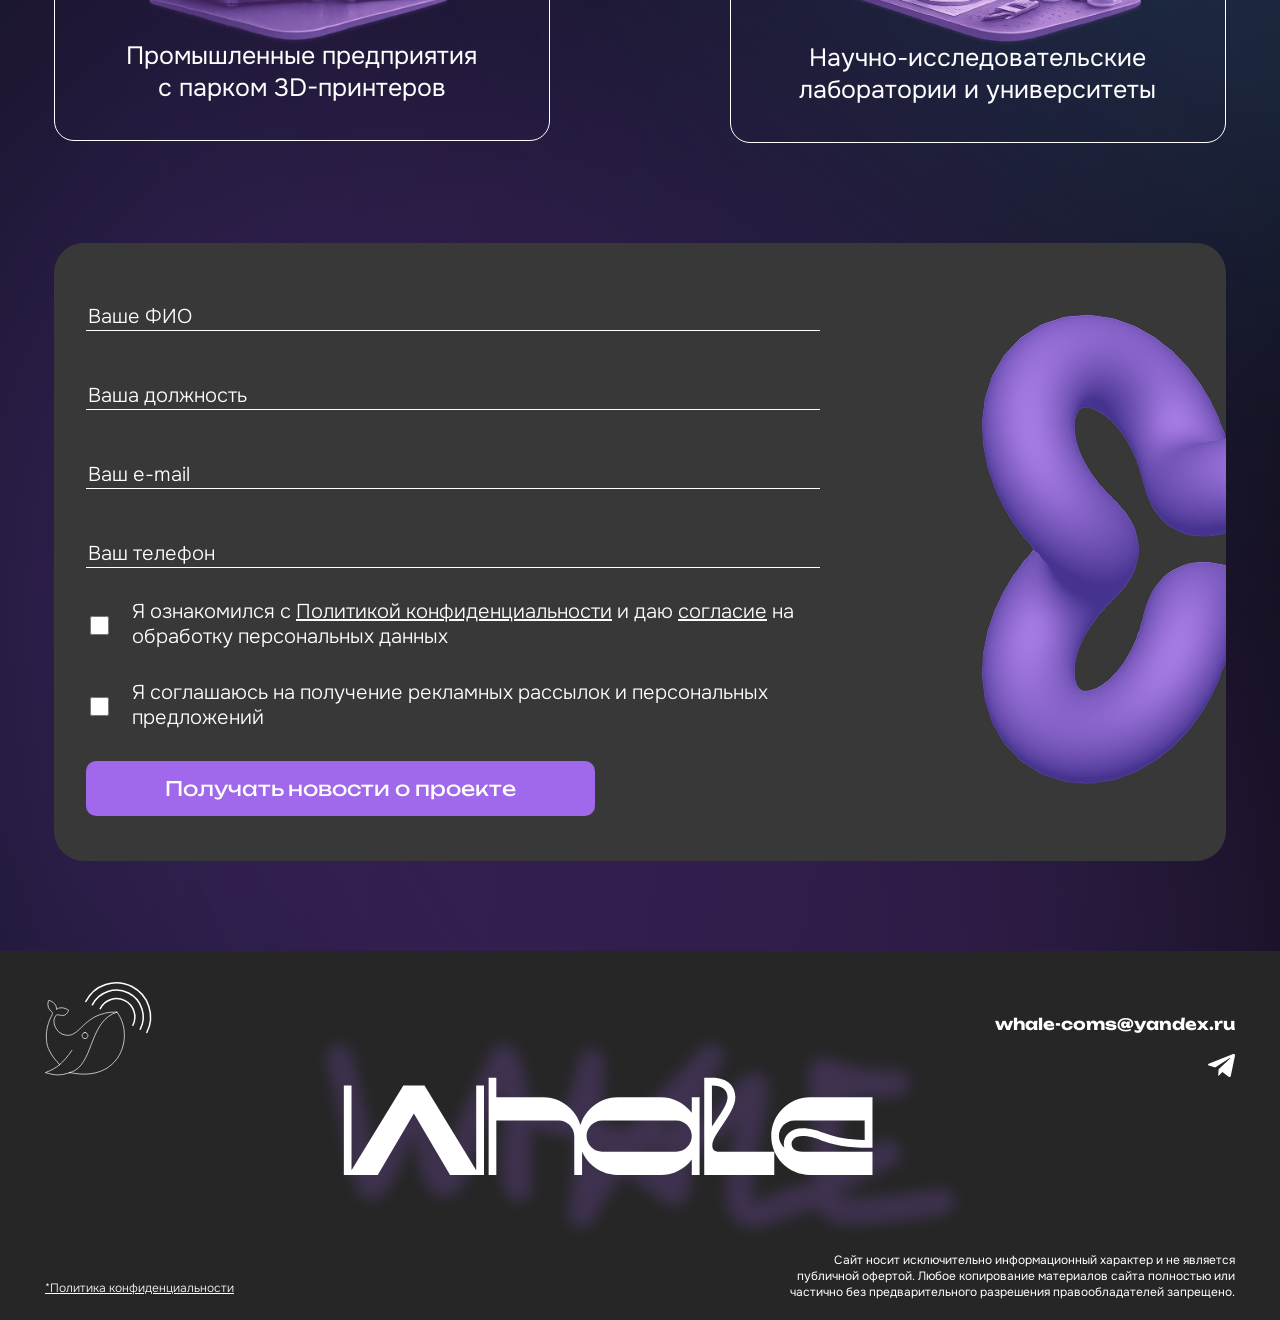
==== commit af185bbf: "ADD: cookies popup" ====
--- a/index.html
+++ b/index.html
@@ -64,19 +64,19 @@
     <div class="steps">
       <div class="step"> 
         <p>1</p>
-        <img src="assets/step1.svg" alt="Step 1" class="step-img">
+        <img src="assets/step1.svg" alt="Step 1" class="step-img" id="step1">
       </div>
       <div class="step"> 
         <p>2</p>
-        <img src="assets/step2.svg" alt="Step 2" class="step-img">
+        <img src="assets/step2.svg" alt="Step 2" class="step-img" id="step2">
       </div>
       <div class="step"> 
         <p>3</p>
-        <img src="assets/step3.svg" alt="Step 3" class="step-img">
+        <img src="assets/step3.svg" alt="Step 3" class="step-img" id="step3">
       </div>
       <div class="step"> 
         <p>4</p>
-        <img src="assets/step4.svg" alt="Step 4" class="step-img">
+        <img src="assets/step4.svg" alt="Step 4" class="step-img" id="step4">
       </div>
     </div>
   </section>
@@ -131,25 +131,40 @@
       </div>
     </div>
   </section>
-
   <section id="form">
     <form action="send_mail.php" method="POST">
-      <input type="text" name="ФИО" placeholder="Ваше ФИО" required>
-      <input type="text" name="Компания" placeholder="Ваша должность" required>
-      <input type="email" name="Email" placeholder="Ваш e-mail" required>
-      <input type="tel" name="Телефон" placeholder="Ваш телефон" required>
+      <input type="text" name="name" placeholder="Ваше ФИО" required>
+      <input type="text" name="position" placeholder="Ваша должность" required>
+      <input type="email" name="email" placeholder="Ваш e-mail" pattern="^[^@\s]+@[^@\s]+\.[^@\s]+$" required>
+      <input type="tel" name="phone" placeholder="Ваш телефон" required>
       <div class="consent-wrapper">
         <input type="checkbox" id="consent1" name="consent" required>
-        <label for="consent1">Я ознакомился с <a  style="color: white;" href="privacy-policy.html">Политикой конфиденциальности</a> и даю <a  style="color: white;" href="agreement.html">согласие</a> на обработку персональных данных</label>
+        <label for="consent1">Я ознакомился с <a  style="color: white;" href="/privacy">Политикой конфиденциальности</a> и даю <a  style="color: white;" href="/agreement">согласие</a> на обработку персональных данных</label>
       </div>
       <div class="consent-wrapper">
-        <input type="checkbox" id="consent2" name="consent" required>
+        <input type="checkbox" id="consent2" name="consent">
         <label for="consent2">Я соглашаюсь на получение рекламных рассылок и персональных предложений</label>
       </div>
       <button type="submit" class="submit">Получать новости о проекте</button>
     </form>
     <img src="assets/form_img.png" alt="Form image">
   </section>
+  <div id="popup" class="popup hidden">
+    <div class="popup-content">
+      <h2>Форма отправлена</h2>
+      <p>Спасибо за обращение, с Вами свяжутся в ближайшее время</p>
+      <button onclick="closePopup()">Вернуться на сайт</button>
+    </div>
+  </div>
+  <div id="cookie-popup" class="cookie-popup hidden">
+  <div class="cookie-content">
+    <div>
+      <h2>Cookies файлы</h2>
+      <p>Мы используем файлы cookies для улучшения работы сайта</p>
+    </div>
+    <button id="accept-cookies">Принять</button>
+  </div>
+</div>
 </body>
 <footer>
   <img src="assets/logo.svg" alt="Logo">
@@ -157,7 +172,7 @@
     <p>whale-coms@yandex.ru</p>
     <img src="assets/tg_logo.svg" alt="Telegramm">
   </div>
-  <a  style="color: white;" href="privacy-policy.html">*Политика конфиденциальности</a>
+  <a  style="color: white;" href="/privacy">*Политика конфиденциальности</a>
   <p>Сайт носит исключительно информационный характер и не является публичной офертой. Любое копирование материалов сайта полностью или частично без предварительного разрешения правообладателей запрещено.</p>
 </footer>
 <!-- Yandex.Metrika counter -->
@@ -173,4 +188,78 @@
 </script>
 <noscript><div><img src="https://mc.yandex.ru/watch/109029605" style="position:absolute; left:-9999px;" alt="" /></div></noscript>
 <!-- /Yandex.Metrika counter -->
+ <script>
+  const phoneInput = document.querySelector('input[name="phone"]');
+
+  phoneInput.addEventListener('input', onPhoneInput);
+  phoneInput.addEventListener('keydown', onPhoneKeyDown);
+
+  function getDigits(value) {
+    return value.replace(/\D/g, '');
+  }
+
+  function formatPhone(digits) {
+    let result = '+7';
+
+    if (digits.length > 1) result += ' (' + digits.slice(1, 4);
+    if (digits.length >= 4) result += ') ' + digits.slice(4, 7);
+    if (digits.length >= 7) result += '-' + digits.slice(7, 9);
+    if (digits.length >= 9) result += '-' + digits.slice(9, 11);
+
+    return result;
+  }
+
+  function onPhoneInput(e) {
+    let digits = getDigits(phoneInput.value);
+
+    if (!digits.startsWith('7')) {
+      digits = '7' + digits;
+    }
+
+    digits = digits.slice(0, 11);
+
+    const formatted = formatPhone(digits);
+    phoneInput.value = formatted;
+  }
+
+  function onPhoneKeyDown(e) {
+    // даём нормально работать Backspace
+    if (e.key === 'Backspace') {
+      let digits = getDigits(phoneInput.value);
+
+      if (digits.length <= 1) {
+        phoneInput.value = '';
+        return;
+      }
+
+      digits = digits.slice(0, -1);
+      phoneInput.value = formatPhone(digits);
+
+      e.preventDefault(); // предотвращаем стандартное удаление
+    }
+  }
+</script>
+<script>
+  function closePopup() {
+    document.getElementById('popup').classList.add('hidden');
+  }
+
+  const params = new URLSearchParams(window.location.search);
+
+  if (params.get('success') === '1') {
+    document.getElementById('popup').classList.remove('hidden');
+  }
+</script>
+<script>
+  const cookiePopup = document.getElementById('cookie-popup');
+  const acceptBtn = document.getElementById('accept-cookies');
+  if (!localStorage.getItem('cookiesAccepted')) {
+    cookiePopup.classList.remove('hidden');
+  }
+
+  acceptBtn.addEventListener('click', function () {
+    localStorage.setItem('cookiesAccepted', 'true');
+    cookiePopup.classList.add('hidden');
+  });
+</script>
 </html>
--- a/styles.css
+++ b/styles.css
@@ -52,18 +52,23 @@
   margin-top: 100px;
 }
 
-section#introduction div#main div.exclusive{
+section#introduction div#main div.exclusive {
   position: absolute;
+  top: 415px;
+  right: 66px;
+
   display: flex;
   font-family: var(--font-onest);
   font-weight: 300;
   font-size: 20px;
+
   border: 1px solid var(--card-border);
   background-color: #633F9A74;
   border-radius: 29px 6px 29px 6px;
+
   padding: 9px 22px;
-  margin-top: -320px;
-  margin-right: -880px;
+
+  margin: 0; /* ВАЖНО убрать */
   max-width: 425px;
 }
 
@@ -84,6 +89,7 @@
   text-align: center;
   line-height: 120%;
   max-width: 1376px;
+  margin-bottom: 48px;
 }
 
 
@@ -471,6 +477,110 @@
   text-align: right;
 }
 
+.popup {
+  position: fixed;
+  top: 0;
+  left: 0;
+  width: 100%;
+  height: 100%;
+  background: rgba(0, 0, 0, 0.6);
+  display: flex;
+  align-items: center;
+  justify-content: center;
+  z-index: 9999;
+}
+
+.popup.hidden {
+  display: none;
+}
+
+.popup-content {
+  background: var(--white);
+  margin: 0 100px;
+  padding: 95px 60px;
+  border-radius: 24px;
+  color: #14131D;
+}
+
+.popup-content h2{
+  font-family: var(--font-unbounded);
+  font-size: 45px;
+  font-weight: 400;
+  line-height: 130%;
+  margin-top: 0;
+  margin-bottom: 40px;
+}
+
+.popup-content p{
+  font-family: var(--font-onest);
+  font-size: 45px;
+  font-weight: 400;
+  line-height: 130%;
+  margin-top: 0;
+  margin-bottom: 40px;
+}
+
+.popup-content button {
+  padding: 35px 380px;
+  background: linear-gradient(to right, #945EF1 0%, #714AB3 90%);
+  border: none;
+  border-radius: 35px;
+  color: white;
+  cursor: pointer;
+  font-family: var(--font-onest);
+  font-size: 40px;
+  font-weight: 500;
+  width: 100%;
+}
+
+.cookie-popup {
+  position: fixed;
+  bottom: 10px;
+  left: 50%;
+  transform: translateX(-50%);
+  width: 381px;
+  background: white;
+  color: #14131D;
+  border-radius: 5px;
+  padding: 16px;
+  z-index: 9999;
+  box-shadow: 0 10px 30px rgba(0,0,0,0.3);
+}
+
+.cookie-popup.hidden {
+  display: none;
+}
+
+.cookie-content {
+  display: flex;
+  flex-direction: column;
+  align-items: center;
+  gap: 10px;
+}
+
+.cookie-content h2 {
+  margin: 0;
+  font-family: var(--font-unbounded);
+  font-weight: 500;
+  font-size: 14px;
+}
+
+.cookie-content p {
+  margin: 5px 0 0;
+  font-family: var(--font-onest);
+  font-size: 12px;
+}
+
+.cookie-content button {
+  background: linear-gradient(to right, #945EF1 0%, #714AB3 90%);
+  border: none;
+  padding: 10px 16px;
+  border-radius: 8px;
+  color: white;
+  cursor: pointer;
+  width: 100%;
+}
+
 /* Адаптивность для планшетов (768px - 1024px) */
 @media (max-width: 1024px) {
   body {
@@ -479,6 +589,11 @@
 
   section#introduction div#main h1 {
     font-size: 36px;
+  }
+
+    section#introduction div#main div.exclusive{
+      top: 360px;
+      right: 22px;
   }
 
   section#comparison {
@@ -565,8 +680,8 @@
     background-color: #633F9A74;
     border-radius: 20px 4px;
     padding: 6px;
-    margin-top: -290px;
-    margin-right: -180px;
+    top: 220px;
+    right: 22px;
     max-width: 215px;
   }
 
@@ -583,10 +698,7 @@
   }
 
   section#introduction div#main img {
-    max-width: 100%;
-    width: 100%;
-    margin-top: 46px;
-    height: auto;
+    content: url(assets/notebook_small.svg);
   }
 
   .buttons {
@@ -677,6 +789,19 @@
     border-radius: 10px;
     padding: 20px 10px;
     max-width: 100%;
+  }
+
+  section#how-it-works img#step1{
+    content: url(assets/step1_small.svg);
+  }
+  section#how-it-works img#step2{
+    content: url(assets/step2_small.svg);
+  }
+  section#how-it-works img#step3{
+    content: url(assets/step3_small.svg);
+  }
+  section#how-it-works img#step4{
+    content: url(assets/step4_small.svg);
   }
 
   section#how-it-works p {
@@ -835,4 +960,28 @@
     grid-column: 2;
     text-align: right;
   }
-}
+
+.popup-content {
+  background: var(--white);
+  margin: 0 15px;
+  padding: 28px 17px;
+  border-radius: 5px;
+  color: #14131D;
+}
+
+.popup-content h2{
+  font-size: 14px;
+  margin-bottom: 13px;
+}
+
+.popup-content p{
+  font-size: 14px;
+  margin-bottom: 27px;
+}
+
+.popup-content button {
+  padding: 10px 110px;
+  border-radius: 8px;
+  font-size: 12px;
+}
+}
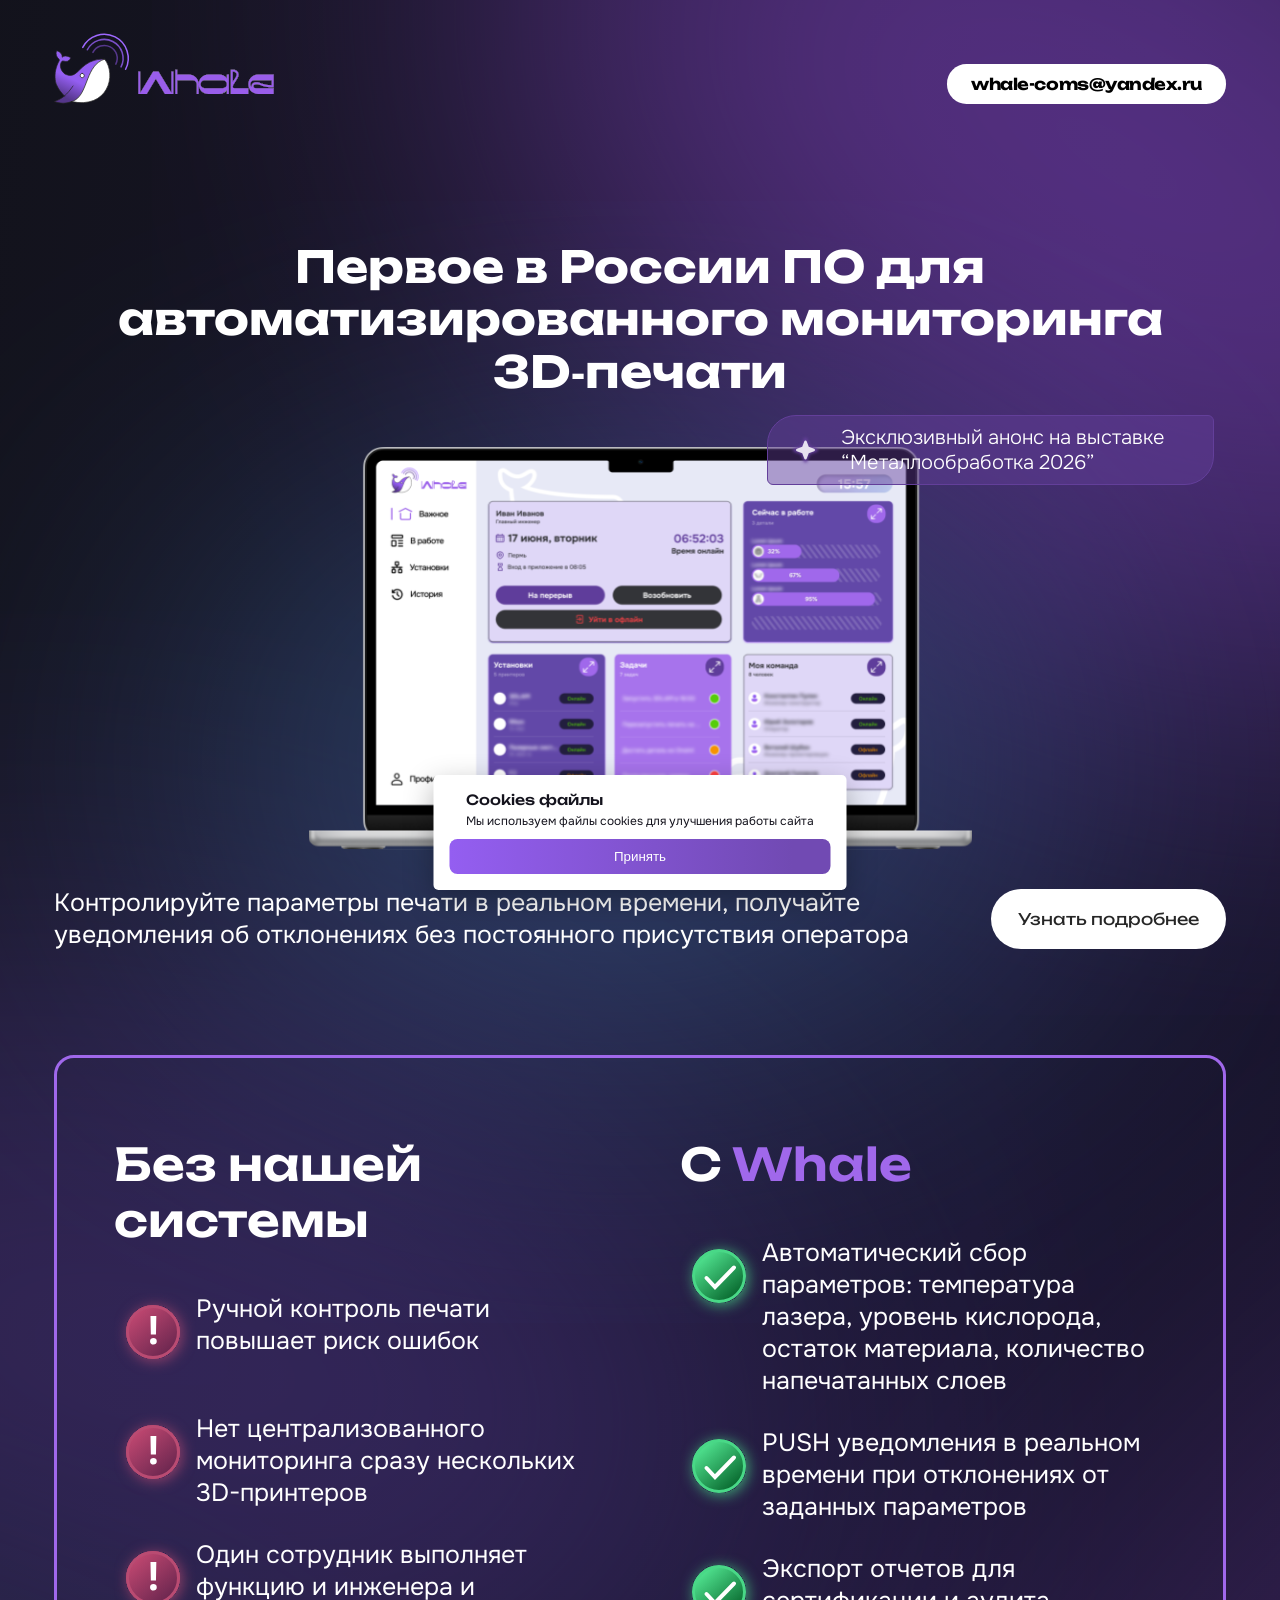
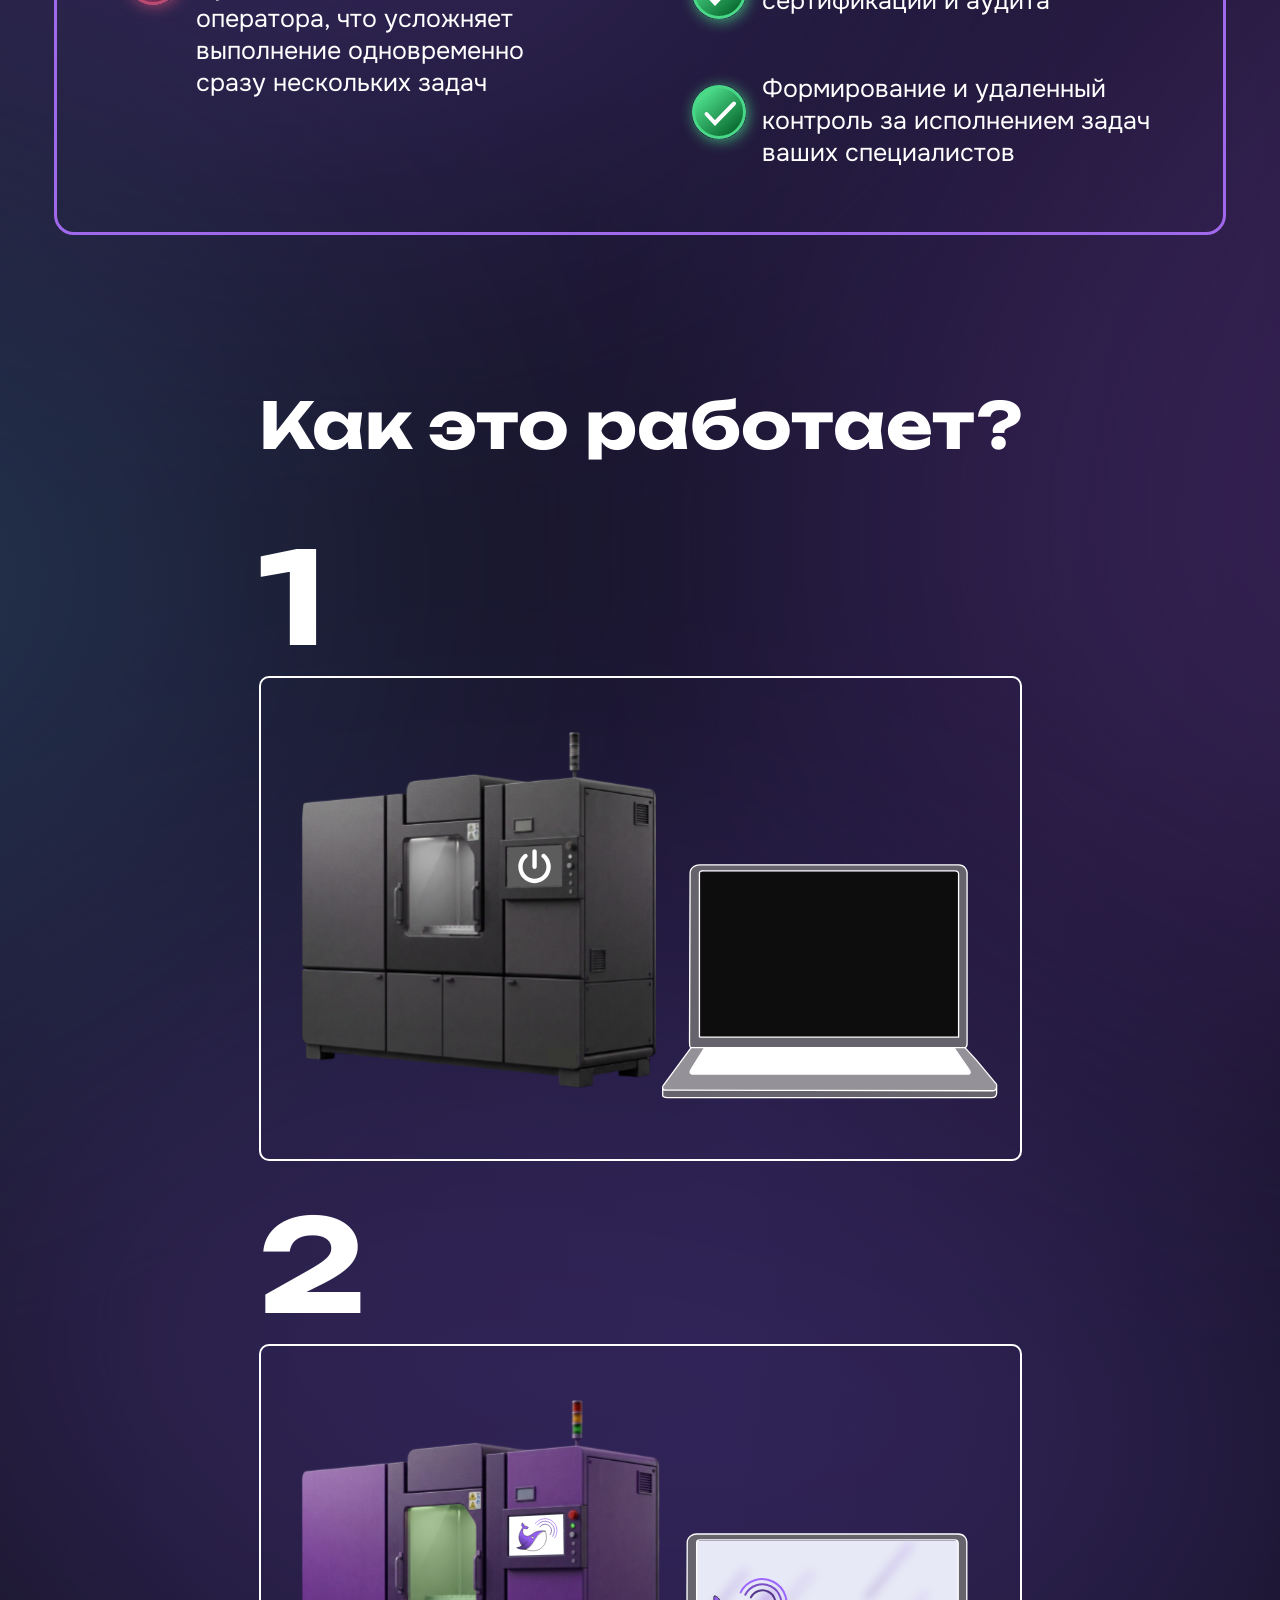
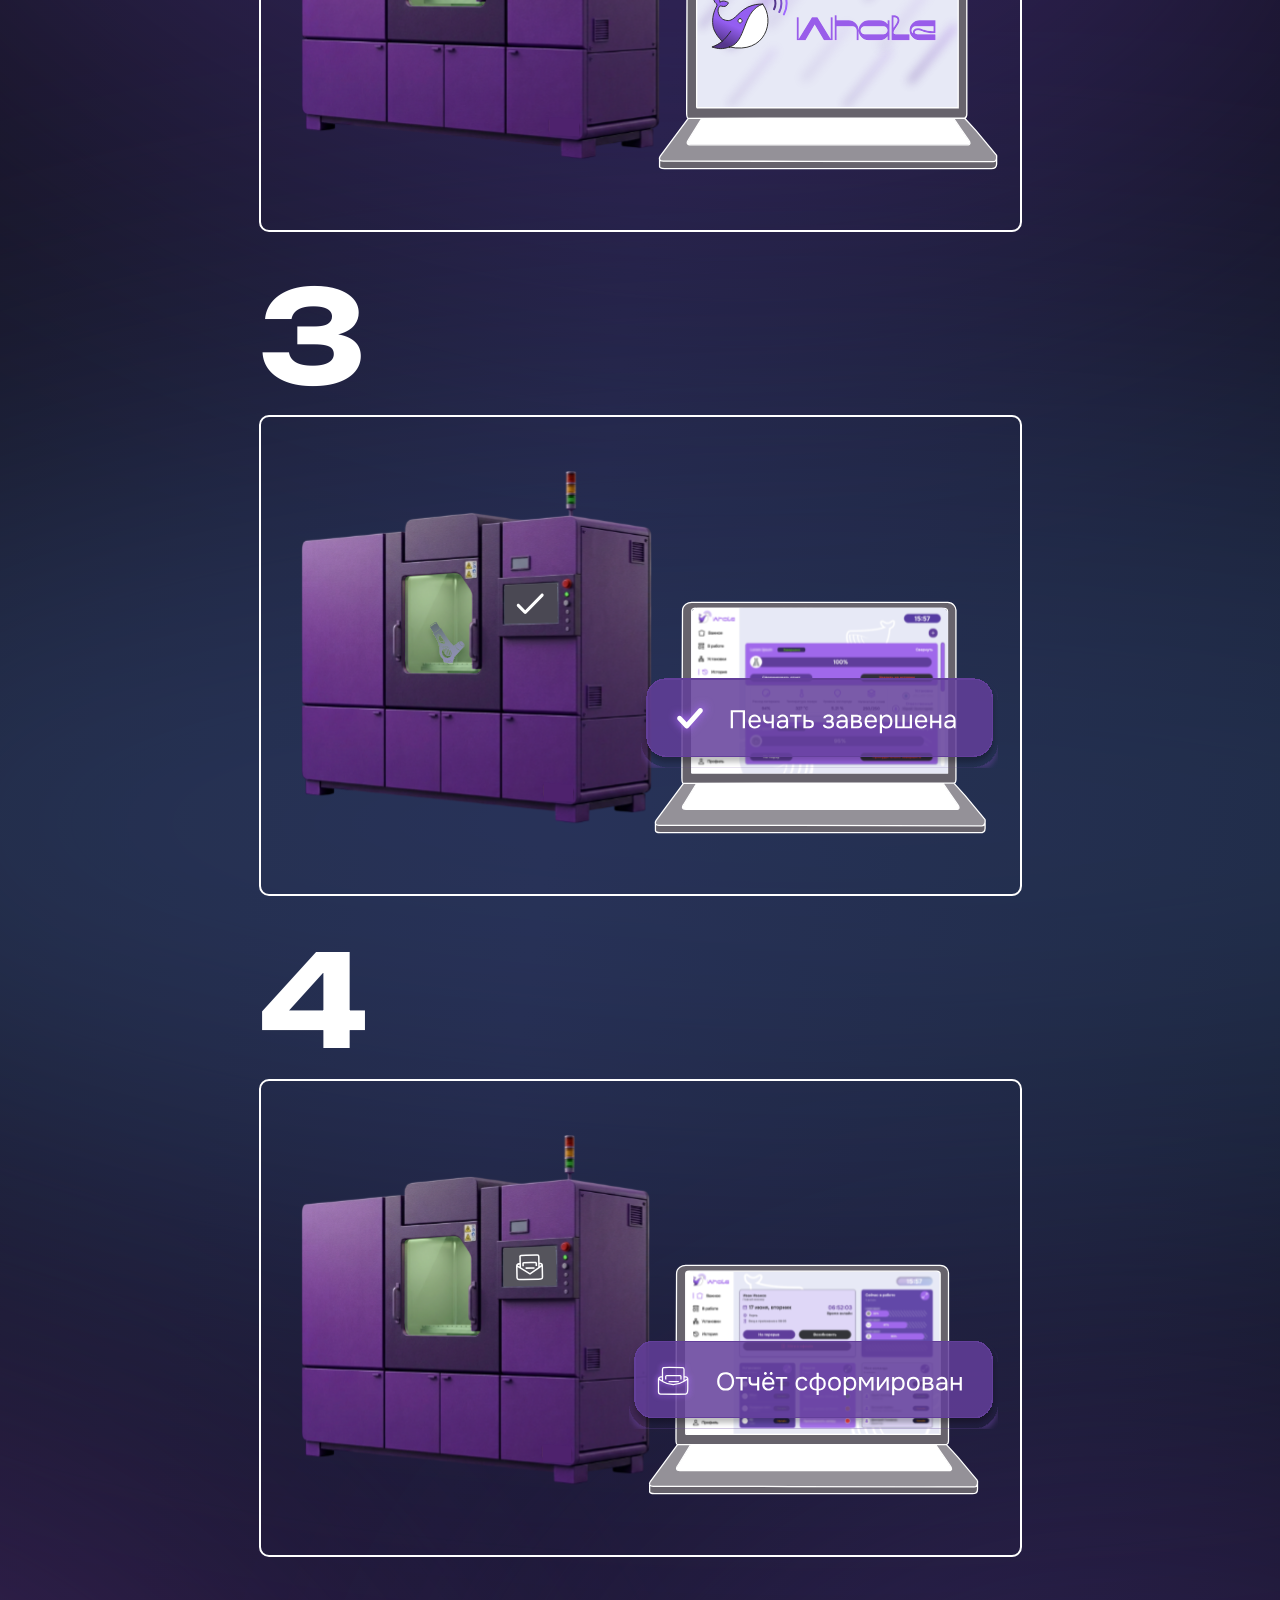
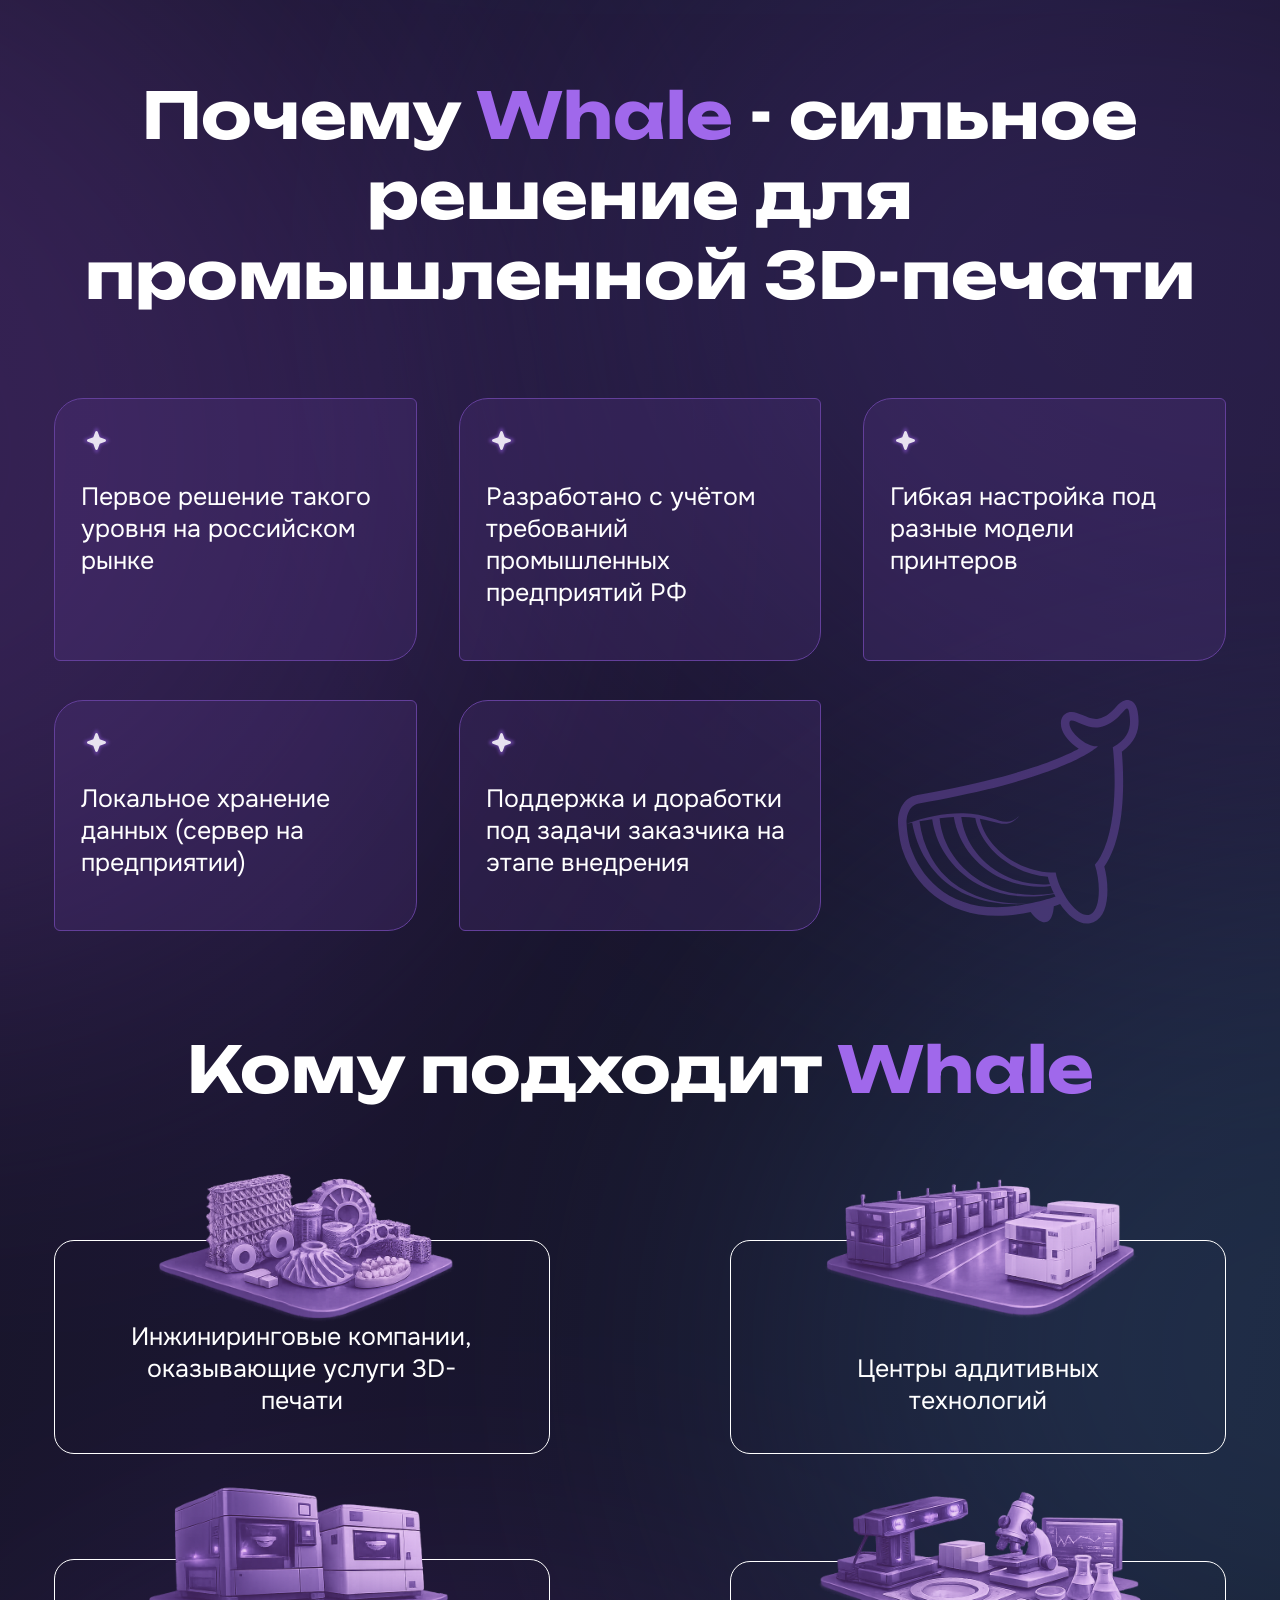
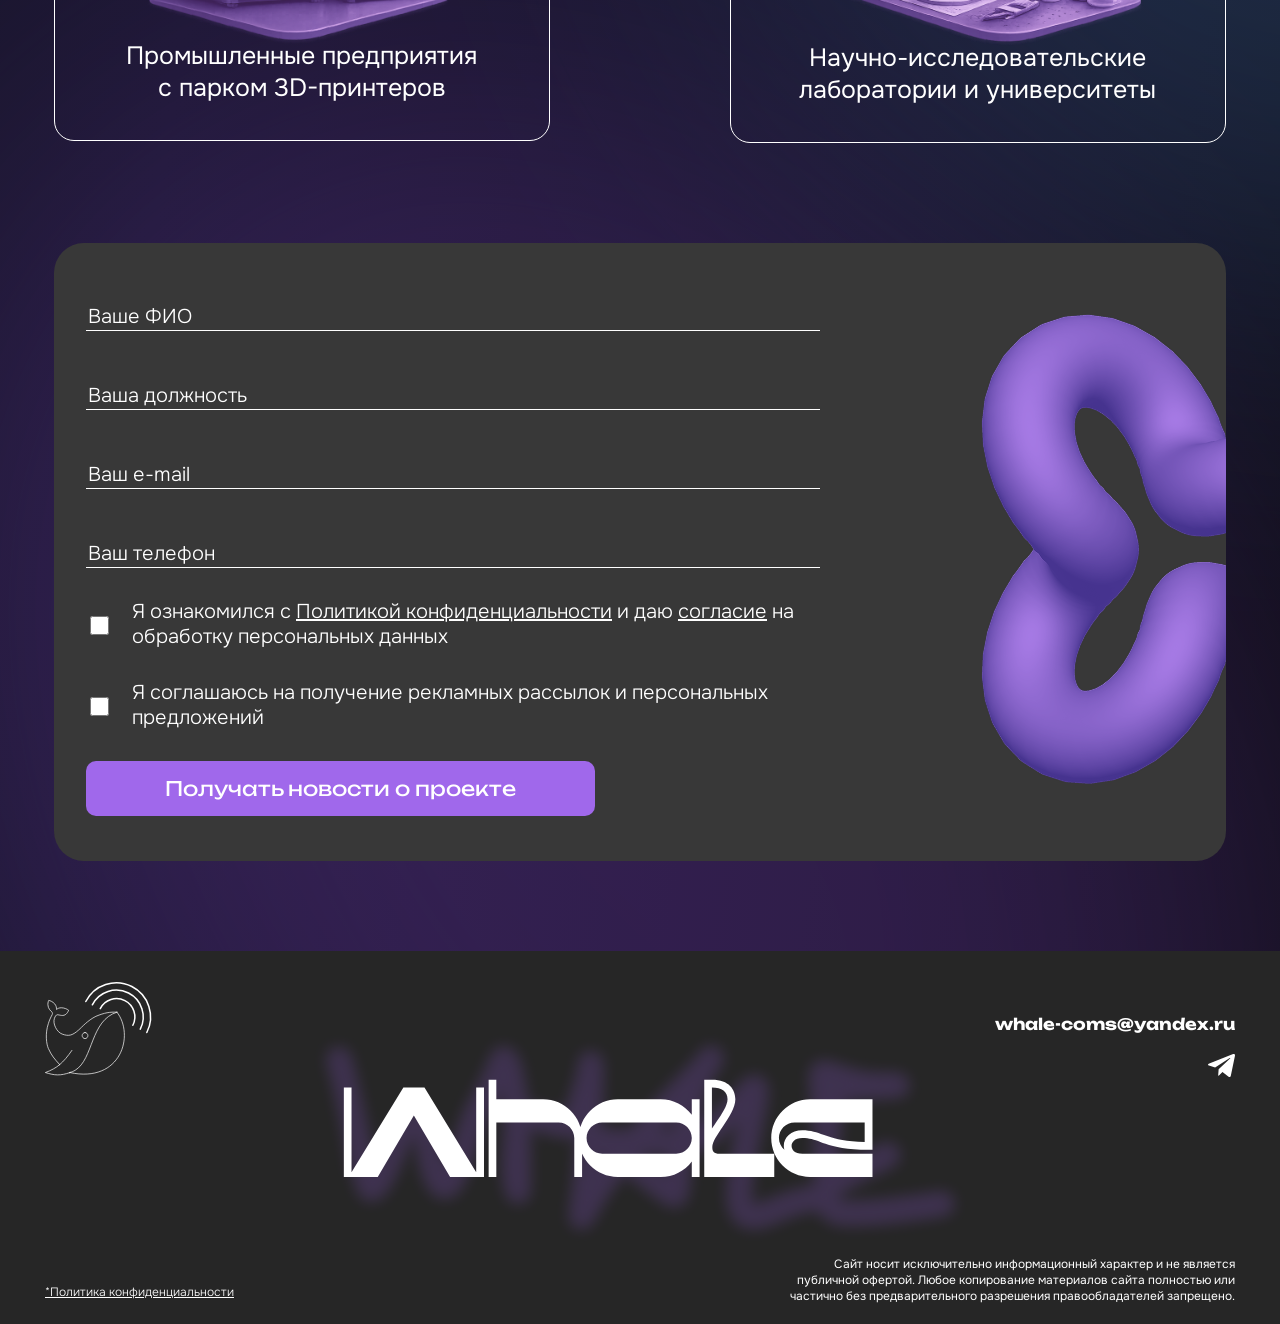
==== commit 32d4d5d4: "ADD: link on tg bot" ====
--- a/index.html
+++ b/index.html
@@ -170,9 +170,9 @@
   <img src="assets/logo.svg" alt="Logo">
   <div id="contacts">
     <p>whale-coms@yandex.ru</p>
-    <img src="assets/tg_logo.svg" alt="Telegramm">
+    <a href="https://t.me/Whale_coms_bot"><img src="assets/tg_logo.svg" alt="Telegramm"></a>
   </div>
-  <a  style="color: white;" href="/privacy">*Политика конфиденциальности</a>
+  <a id="privacy" style="color: white;" href="/privacy">*Политика конфиденциальности</a>
   <p>Сайт носит исключительно информационный характер и не является публичной офертой. Любое копирование материалов сайта полностью или частично без предварительного разрешения правообладателей запрещено.</p>
 </footer>
 <!-- Yandex.Metrika counter -->
--- a/styles.css
+++ b/styles.css
@@ -457,7 +457,7 @@
   margin: 0 0 10px;
 }
 
-footer a {
+footer a#privacy {
   font-family: var(--font-onest);
   font-weight: 300;
   font-size: 12px;
@@ -947,7 +947,7 @@
     content: url(assets/tg_logo_small.svg);
   }
 
-  footer a {
+  footer a#privacy {
     margin-top: 20px;
     grid-column: 1;
     font-size: 6px;
